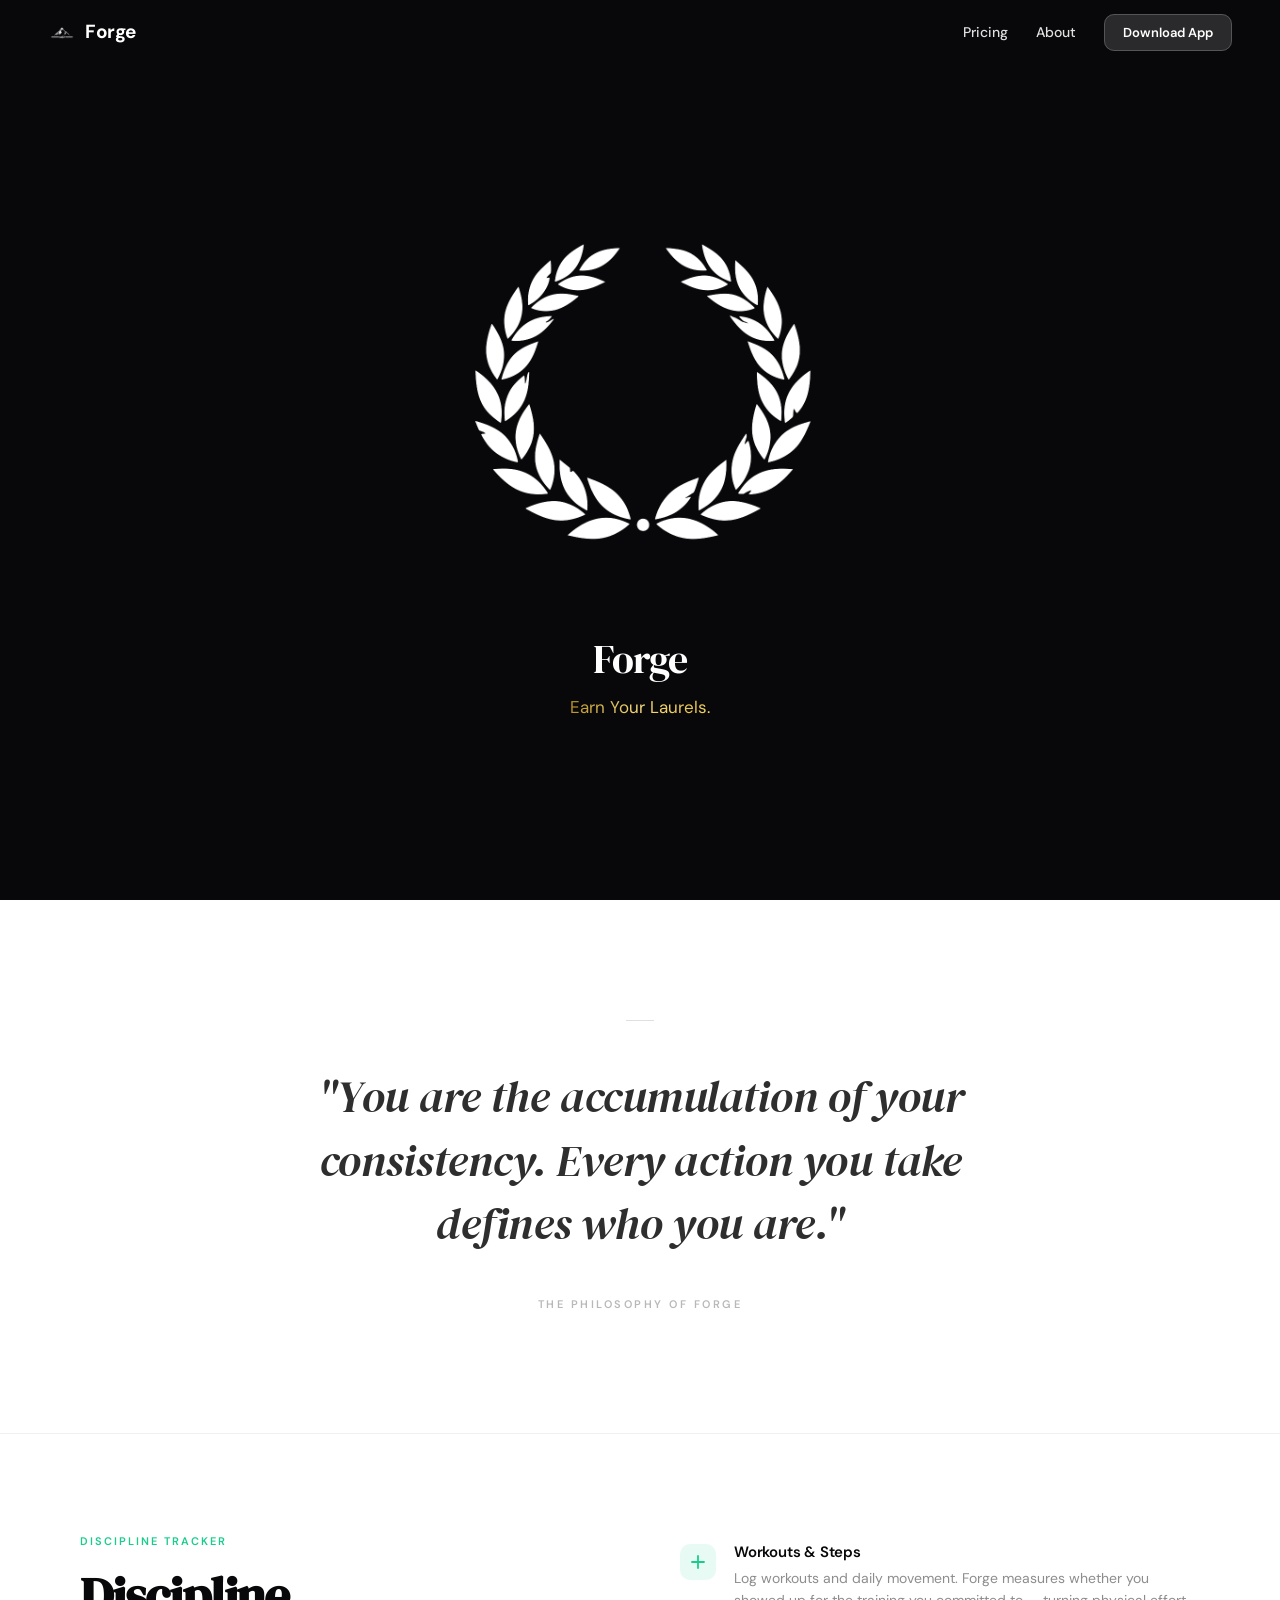
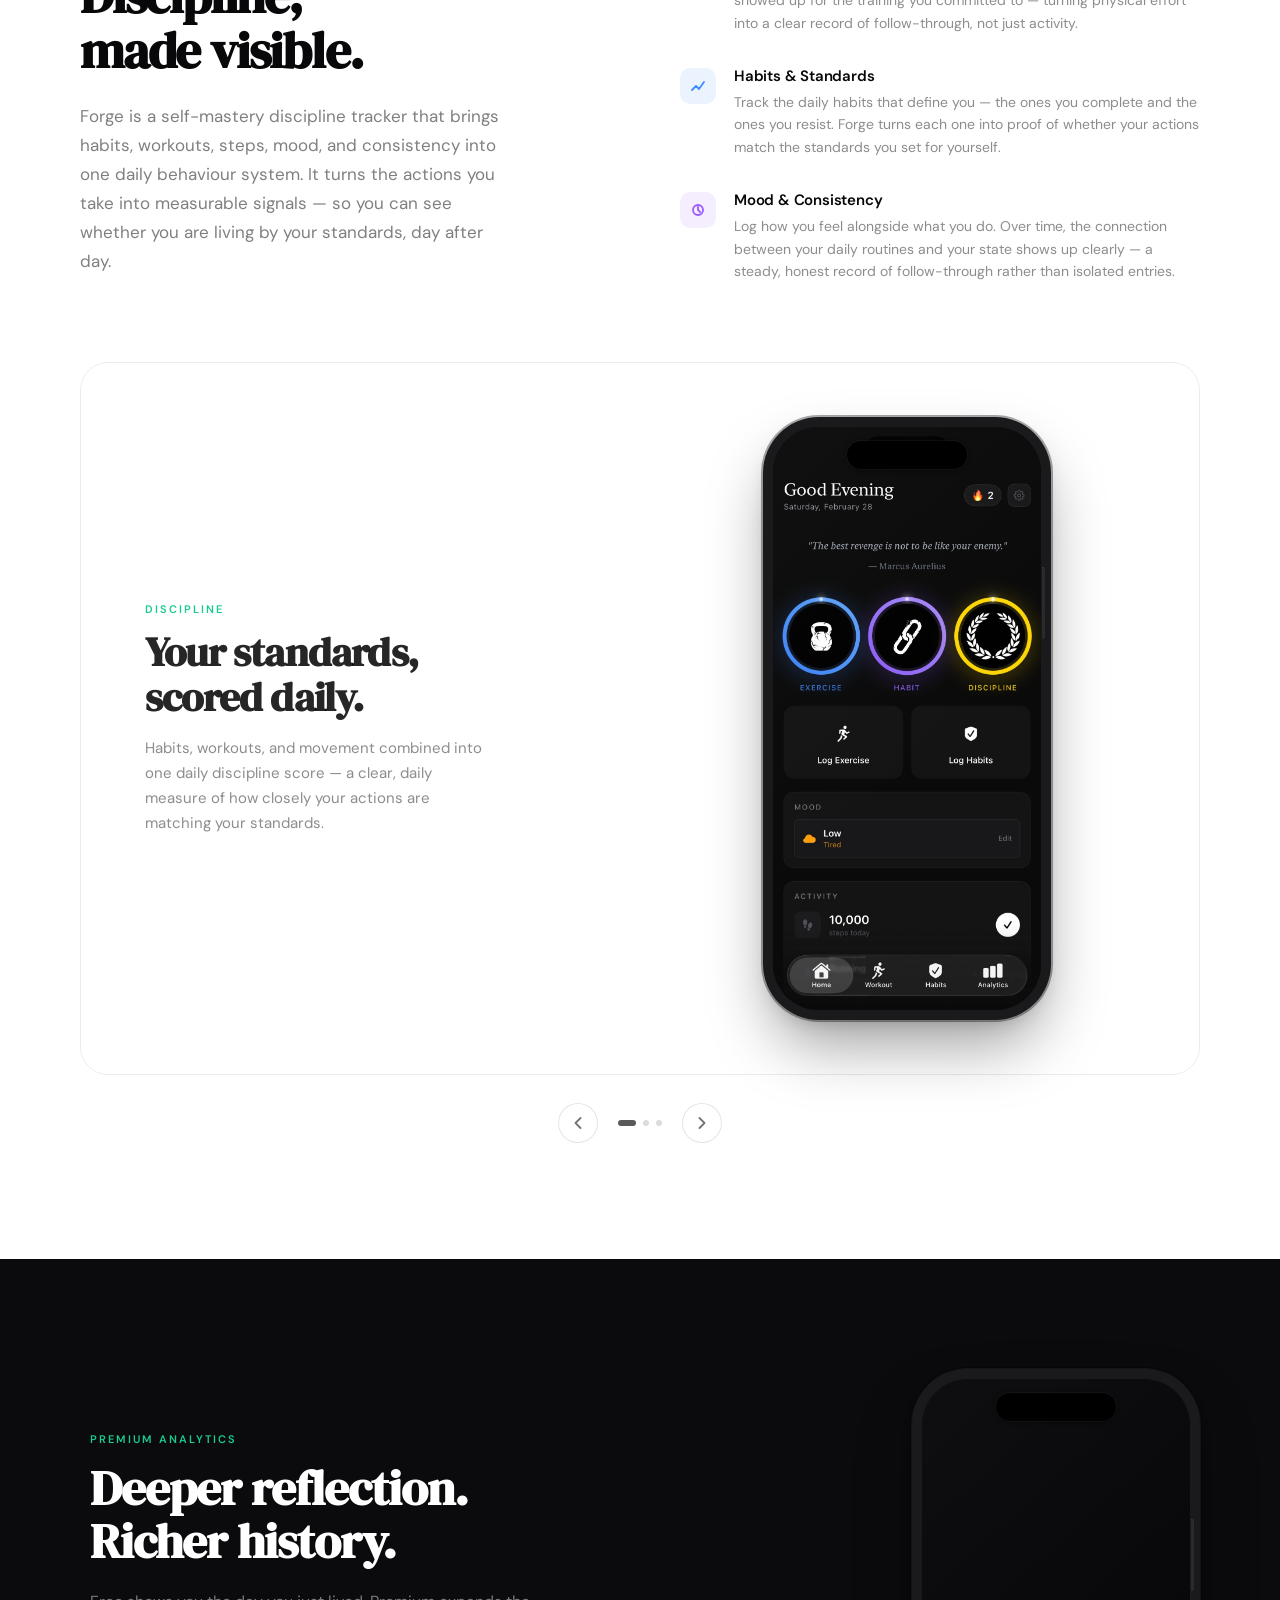
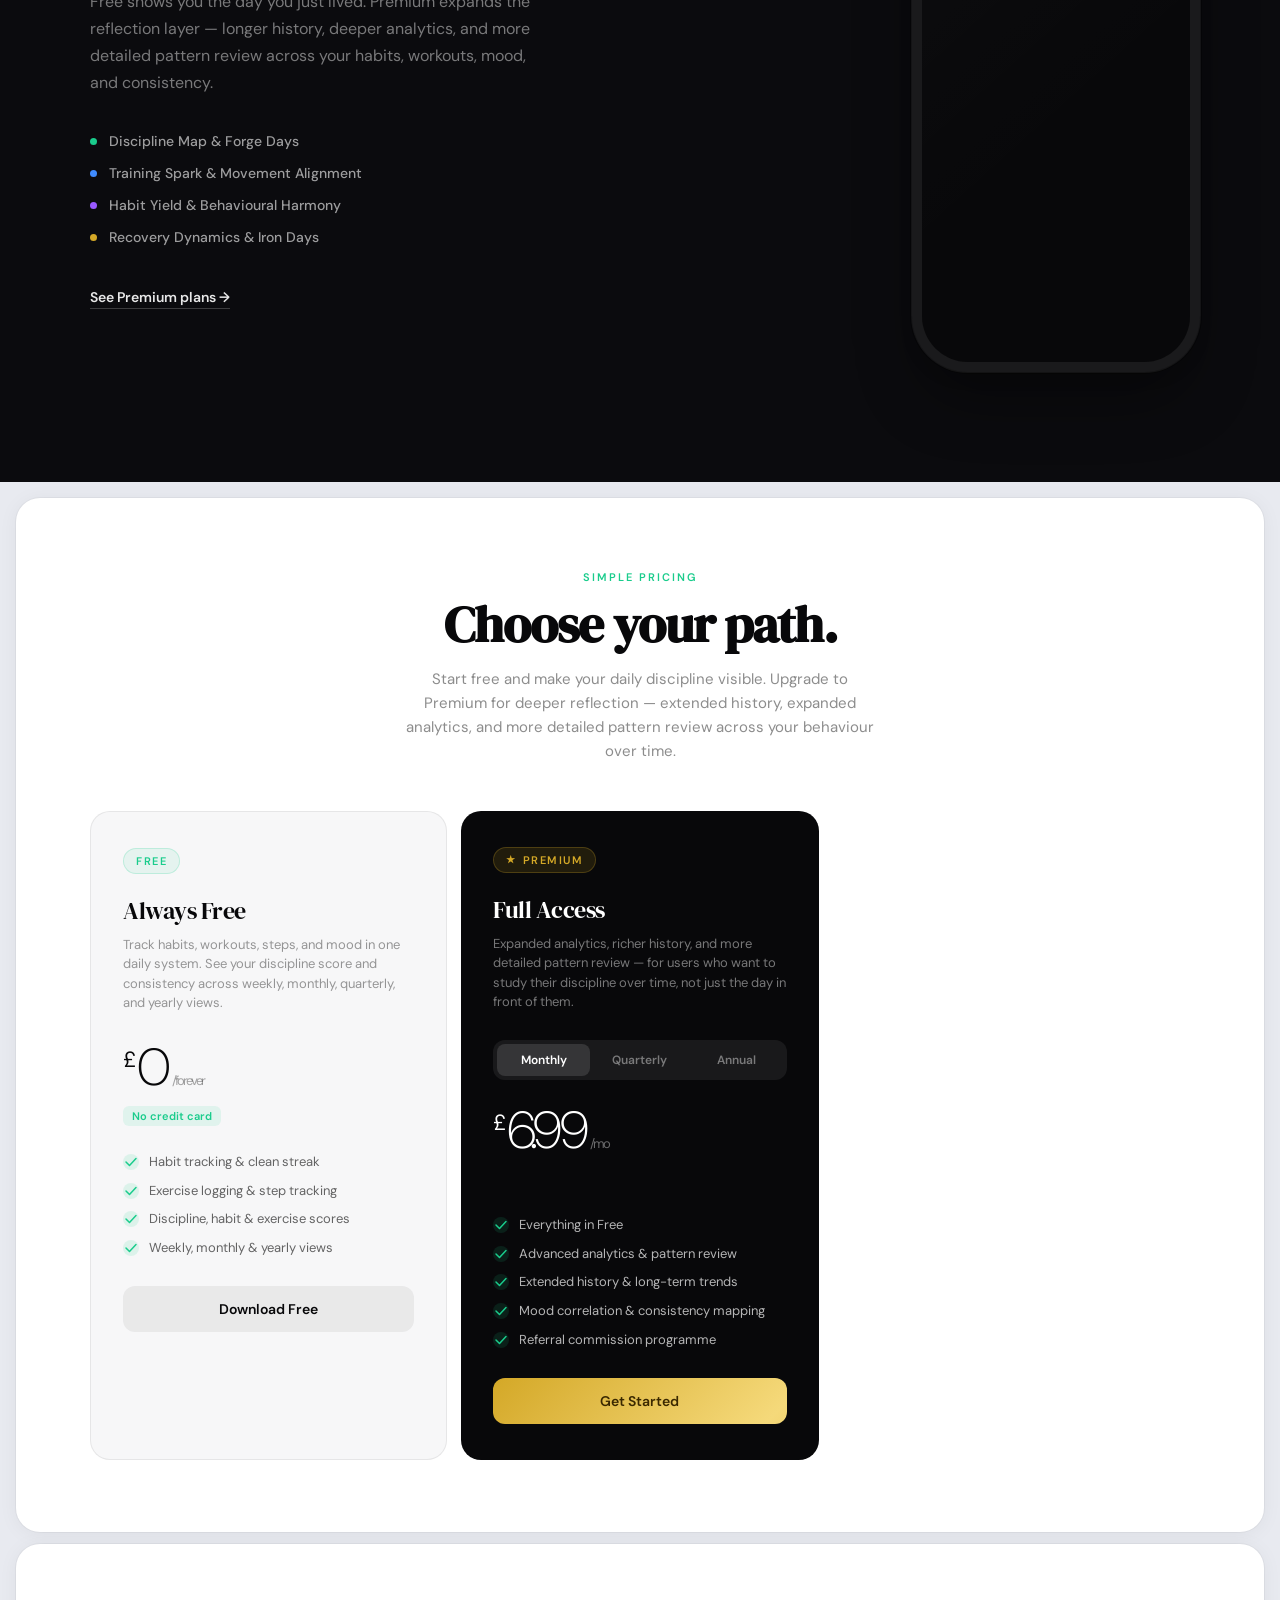
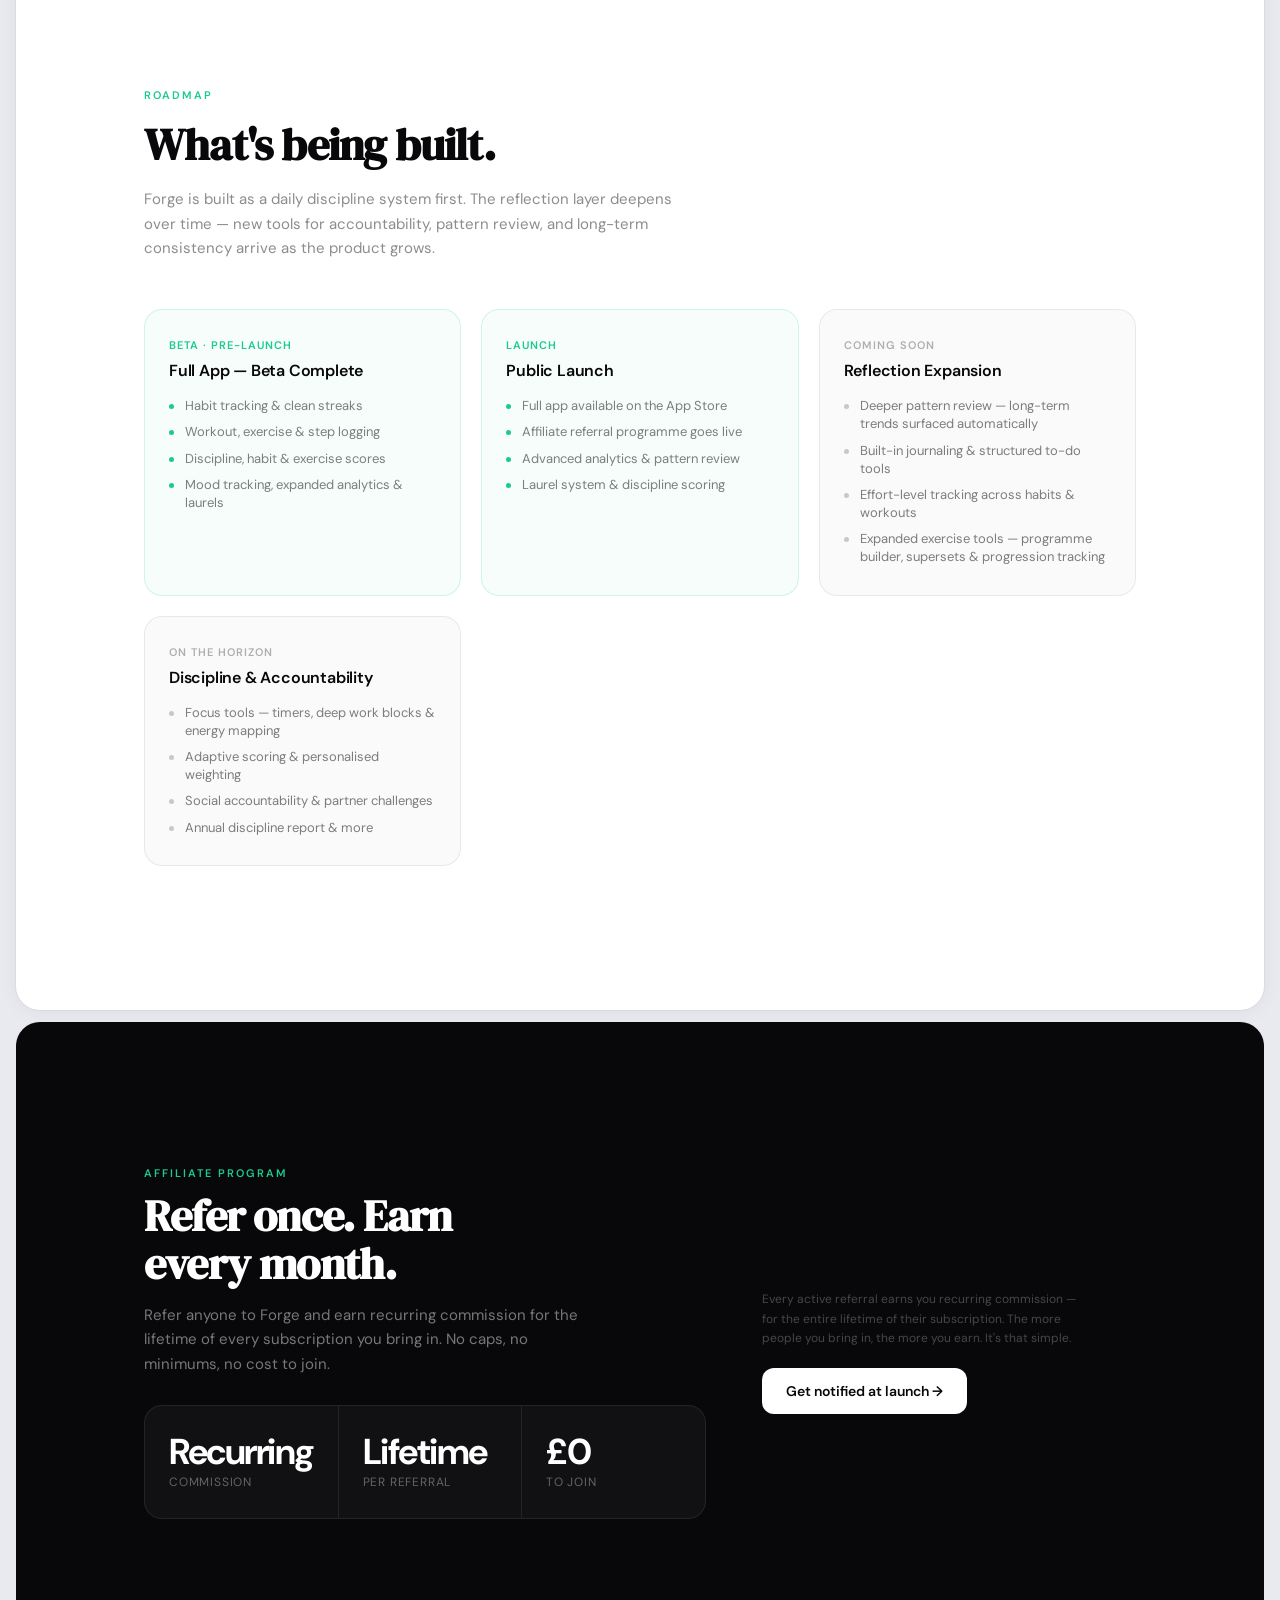
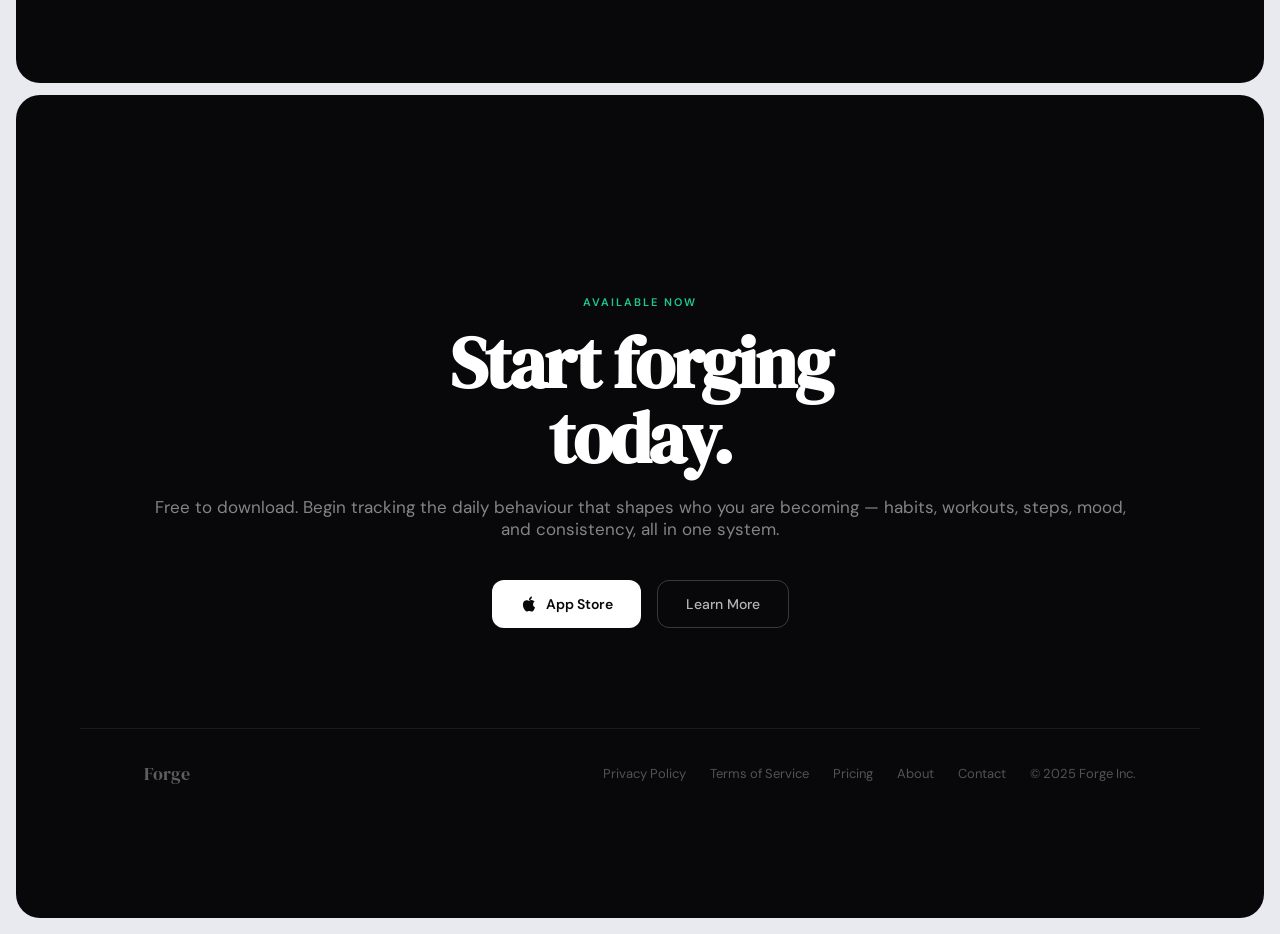
==== index.html @ da8fa0ed "Rewrite index.html copy to match brand spec Re-anchors all marketing copy on the approved positionin" ====
<!DOCTYPE html>
<html lang="en">
<head>
<meta charset="UTF-8">
<meta name="viewport" content="width=device-width, initial-scale=1.0">
<title>Forge — Self-Mastery Discipline Tracker</title>
<link rel="preconnect" href="https://fonts.googleapis.com">
<link rel="preconnect" href="https://fonts.gstatic.com" crossorigin>
<link href="https://fonts.googleapis.com/css2?family=DM+Sans:ital,opsz,wght@0,9..40,300;0,9..40,400;0,9..40,500;0,9..40,600;0,9..40,700;1,9..40,300&family=DM+Serif+Display:ital@0;1&display=swap" rel="stylesheet">
<style>
/* ── Reset ── */
*, *::before, *::after { box-sizing: border-box; margin: 0; padding: 0; }

:root {
  --black:  #08080A;
  --bg:     #E8EAF0;
  --green:  #1ACC8C;
  --blue:   #408CFF;
  --purple: #9959FF;
  --ease:   cubic-bezier(0.22, 1, 0.36, 1);
}

html { scroll-behavior: auto; }

body {
  font-family: 'DM Sans', sans-serif;
  color: var(--black);
  background: var(--bg);
  overflow-x: hidden;
  overflow-y: auto;
}

/* ══════════════════════════════════════════
   NAV — fixed, always visible, auto-contrasts
══════════════════════════════════════════ */
nav {
  position: fixed;
  top: 0; left: 0; right: 0;
  height: 64px;
  display: flex;
  align-items: center;
  justify-content: space-between;
  padding: 0 48px;
  z-index: 1000;
  transition: background 350ms var(--ease), border-color 350ms var(--ease);
}
/* Frosted glass when over light background */
nav.light {
  background: rgba(232,234,240,0.82);
  backdrop-filter: blur(20px);
  -webkit-backdrop-filter: blur(20px);
  border-bottom: 1px solid rgba(0,0,0,0.07);
}
/* Transparent over dark backgrounds */
nav.dark { background: transparent; border-bottom: 1px solid transparent; }

.nav-logo {
  display: flex; align-items: center; gap: 9px;
  text-decoration: none; font-size: 19px; font-weight: 700;
  letter-spacing: -0.4px;
  transition: color 350ms var(--ease);
}
.nav-logo img {
  height: 26px; width: 26px; border-radius: 7px; object-fit: cover;
}
nav.dark  .nav-logo { color: #fff; }
nav.light .nav-logo { color: var(--black); }

.nav-links {
  display: flex; align-items: center; gap: 28px; list-style: none;
}
.nav-links a {
  text-decoration: none; font-size: 14px; font-weight: 500;
  transition: color 350ms var(--ease), opacity 200ms ease;
}
.nav-links a:hover { opacity: 0.6; }
nav.dark  .nav-links a { color: rgba(255,255,255,0.88); }
nav.light .nav-links a { color: rgba(0,0,0,0.75); }

.nav-links .download-btn {
  padding: 9px 18px; border-radius: 10px;
  font-size: 13px; font-weight: 600;
  transition: background 350ms var(--ease), color 350ms var(--ease), border-color 350ms var(--ease);
}
nav.dark  .nav-links .download-btn {
  background: rgba(255,255,255,0.14);
  border: 1px solid rgba(255,255,255,0.2);
  color: #fff;
}
nav.light .nav-links .download-btn {
  background: var(--black);
  border: 1px solid transparent;
  color: #fff;
}

.hamburger {
  display: none; flex-direction: column; gap: 5px;
  cursor: pointer; padding: 4px;
}
.hamburger span {
  display: block; width: 22px; height: 2px;
  border-radius: 2px;
  transition: background 350ms var(--ease);
}
nav.dark  .hamburger span { background: #fff; }
nav.light .hamburger span { background: var(--black); }

.mobile-menu {
  display: none; position: fixed;
  top: 64px; left: 0; right: 0;
  background: rgba(255,255,255,0.96);
  backdrop-filter: blur(20px);
  padding: 20px 32px; flex-direction: column; gap: 16px;
  z-index: 999; border-bottom: 1px solid rgba(0,0,0,0.06);
}
.mobile-menu.open { display: flex; }
.mobile-menu a { font-size: 15px; color: var(--black); text-decoration: none; font-weight: 500; }

/* ══════════════════════════════════════════
   FADE-IN — the ONLY animation type used.
   Component-level, never section-level.
   Triggered by IntersectionObserver.
══════════════════════════════════════════ */
.fade-up {
  opacity: 0;
  transform: translateY(28px);
  transition: opacity 700ms var(--ease), transform 700ms var(--ease);
}
.fade-up.visible {
  opacity: 1;
  transform: translateY(0);
}
/* Stagger siblings */
.fade-up:nth-child(2) { transition-delay: 80ms; }
.fade-up:nth-child(3) { transition-delay: 160ms; }
.fade-up:nth-child(4) { transition-delay: 240ms; }
.fade-up:nth-child(5) { transition-delay: 320ms; }

/* ══════════════════════════════════════════
   HERO — full-screen dark, ring centred
══════════════════════════════════════════ */
#hero {
  width: 100%;
  height: 100vh;
  background: var(--black);
  display: flex;
  flex-direction: column;
  align-items: center;
  justify-content: center;
  position: relative;
  overflow: hidden;
}

.ring-container {
  position: relative;
  width: 540px; height: 540px;
  display: flex; flex-direction: column;
  align-items: center; justify-content: center;
}
#ringGroup {
  position: relative;
  width: 460px; height: 460px;
  display: flex; align-items: center; justify-content: center;
}
#ringSvg {
  display: none;
}
#ringTrack { display: none; }
#ringArc   { display: none; }
#shimmerRect { display: none; }
#orbitGroup  { display: none; }
#particleCanvas { display: none; }

.ring-center {
  position: absolute; inset: 0; z-index: 3;
  display: flex; align-items: center; justify-content: center;
  pointer-events: none; text-align: center;
}
#ringScore {
  display: none;
}
#checkmarkWrap {
  position: absolute; inset: 0;
  display: flex; align-items: center; justify-content: center;
  opacity: 0; pointer-events: none;
}
#checkmarkCircle {
  display: flex; align-items: center; justify-content: center;
  transform: translateX(3px) translateY(-8px);
}
#laurelImg {
  background: transparent !important;
  transform: translateX(6px) translateY(-8px);
}
.particle { display: none; }

.ring-content {
  position: relative; z-index: 3;
  display: flex; flex-direction: column;
  align-items: center; gap: 8px;
  pointer-events: none; margin-top: 18px;
}
.ring-logo {
  font-family: 'DM Serif Display', serif;
  font-size: 40px; color: #fff; letter-spacing: -1px;
}
.ring-tagline {
  font-size: 17px; font-weight: 300;
  height: 26px; display: flex; align-items: center;
  justify-content: center; overflow: hidden;
}
#taglineText {
  display: inline-block;
  color: rgba(255,255,255,0.82);
  transition: opacity 600ms var(--ease), transform 600ms var(--ease);
}
#taglineText.gold {
  background: linear-gradient(90deg,#b8922a 0%,#f5d97a 25%,#e8c44a 45%,#fffacd 60%,#d4a827 78%,#f5d97a 100%);
  -webkit-background-clip: text; -webkit-text-fill-color: transparent;
  background-clip: text; font-weight: 400;
  background-size: 200% auto; animation: goldSheen 3s linear infinite;
}
@keyframes goldSheen {
  0%   { background-position: 0% center; }
  100% { background-position: 200% center; }
}
#taglineText.fade-out      { opacity: 0; transform: translateY(-8px); }
#taglineText.fade-in-start { opacity: 0; transform: translateY(8px); transition: none; }

.scroll-cue {
  position: absolute; bottom: 32px; left: 50%;
  transform: translateX(-50%);
  display: flex; flex-direction: column;
  align-items: center; gap: 6px;
  opacity: 0.35; transition: opacity 500ms ease;
}
.scroll-cue span {
  font-size: 10px; color: #fff; letter-spacing: 2px;
  text-transform: uppercase; font-weight: 500;
}

/* ══════════════════════════════════════════
   QUOTE SECTION — white, centred
══════════════════════════════════════════ */
#quote-section {
  background: #fff;
  padding: 120px 48px;
  display: flex; align-items: center; justify-content: center;
}
.quote-inner { max-width: 760px; text-align: center; }
.quote-rule {
  width: 28px; height: 1px;
  background: rgba(0,0,0,0.12);
  margin: 0 auto 44px;
}
.quote-text {
  font-family: 'DM Serif Display', serif;
  font-size: clamp(26px, 3.5vw, 46px);
  font-weight: 400; font-style: italic;
  color: rgba(0,0,0,0.82);
  line-height: 1.42; letter-spacing: -0.5px;
  margin-bottom: 36px;
}
.quote-attr {
  font-size: 11px; font-weight: 600;
  letter-spacing: 2.5px; text-transform: uppercase;
  color: rgba(0,0,0,0.28);
}

/* ══════════════════════════════════════════
   APP DESCRIPTION — white, before showcase
══════════════════════════════════════════ */
#app-description {
  background: #fff;
  padding: 100px 48px 80px;
  border-top: 1px solid rgba(0,0,0,0.06);
}
.app-desc-inner {
  max-width: 1120px; margin: 0 auto;
  display: grid; grid-template-columns: 1fr 1fr;
  gap: 80px; align-items: start;
}
.app-desc-left .eyebrow {
  font-size: 11px; font-weight: 600;
  letter-spacing: 2px; text-transform: uppercase;
  color: var(--green); margin-bottom: 20px;
}
.app-desc-left h2 {
  font-family: 'DM Serif Display', serif;
  font-size: clamp(32px, 4vw, 54px);
  color: var(--black); letter-spacing: -1.2px;
  line-height: 1.08; margin-bottom: 24px;
}
.app-desc-left p {
  font-size: 17px; color: rgba(0,0,0,0.5);
  line-height: 1.7; max-width: 420px;
}
.app-desc-right {
  display: flex; flex-direction: column;
  gap: 32px; padding-top: 8px;
}
.app-desc-pillar { display: flex; gap: 18px; align-items: flex-start; }
.pillar-icon {
  width: 36px; height: 36px; border-radius: 10px;
  flex-shrink: 0; display: flex; align-items: center;
  justify-content: center; margin-top: 2px;
}
.pillar-icon.green  { background: rgba(26,204,140,0.1); }
.pillar-icon.blue   { background: rgba(64,140,255,0.1); }
.pillar-icon.purple { background: rgba(153,89,255,0.1); }
.pillar-icon svg { width: 16px; height: 16px; }
.pillar-text h4 {
  font-size: 15px; font-weight: 600;
  color: var(--black); margin-bottom: 5px; letter-spacing: -0.2px;
}
.pillar-text p {
  font-size: 14px; color: rgba(0,0,0,0.45); line-height: 1.6;
}

/* ══════════════════════════════════════════
   APP SHOWCASE — white, phone + text
══════════════════════════════════════════ */
#app-showcase {
  background: #fff;
  padding: 0 48px 100px;
}
.showcase-inner {
  max-width: 1120px; margin: 0 auto;
  border: 1px solid rgba(0,0,0,0.08);
  border-radius: 28px;
  padding: clamp(40px,5vw,64px);
  display: flex; align-items: center;
  gap: clamp(48px,8%,112px);
}

/* Text side */
.showcase-text { flex: 5; min-width: 0; }
.slide-eyebrow {
  font-size: 11px; font-weight: 600;
  letter-spacing: 2px; text-transform: uppercase;
  color: var(--green); margin-bottom: 14px;
}
.showcase-text h2 {
  font-family: 'DM Serif Display', serif;
  font-size: clamp(28px, 3.2vw, 44px);
  line-height: 1.1; color: rgba(0,0,0,0.85);
  letter-spacing: -0.8px; margin-bottom: 16px;
}
.showcase-text p {
  font-size: 15px; color: rgba(0,0,0,0.45);
  line-height: 1.65; max-width: 340px;
}

/* Phone side */
.showcase-phone { flex: 5; min-width: 0; display: flex; justify-content: center; position: relative; }
/* ══════════════════════════════════════════
   iPHONE 17 PRO FRAME
   Screen ratio: 1206×2622 = 1:2.174
   Frame: 268px wide × 583px tall
   Bezel: 10px titanium black rail
   Corners: 54px radius (matches 17 Pro squircle)
   Dynamic Island: wider pill, 120×28px
══════════════════════════════════════════ */
.phone-wrap {
  position: relative;
  display: inline-block;
  flex-shrink: 0;

}

/* ─── Action button (left, above volume) ─── */
.phone-wrap::before {
  content: '';
  position: absolute;
  left: -4px;
  top: 96px;
  width: 3px;
  height: 24px;
  background: #2a2a2e;
  border-radius: 2px 0 0 2px;
  box-shadow:
    inset 0 1px 0 rgba(255,255,255,0.08),
    /* volume up */
    0 36px 0 0 #2a2a2e,
    /* volume down */
    0 72px 0 0 #2a2a2e;
}

/* ─── Power / side button (right) ─── */
.phone-wrap::after {
  content: '';
  position: absolute;
  right: -4px;
  top: 140px;
  width: 3px;
  height: 72px;
  background: #2a2a2e;
  border-radius: 0 2px 2px 0;
  box-shadow: inset 0 1px 0 rgba(255,255,255,0.06);
}

.phone-frame {
  /* Exact 1:2.174 ratio for iPhone 17 Pro screenshots */
  width: 268px;
  height: 583px;
  background: #000;

  /* 17 Pro: flatter sides, squircle corners, slightly more angular than 15 */
  border-radius: 46px;
  position: relative;
  overflow: hidden;

  /*
   * Titanium Natural frame simulation:
   *   Layer 1 (inset): subtle inner bezel highlight
   *   Layer 2: 10px titanium black frame body
   *   Layer 3: thin outer glint (catches light)
   *   Layer 4: micro shadow separator
   */
  box-shadow:
    inset 0 0 0 1px rgba(255,255,255,0.10),
    0 0 0 10px #1a1a1c,
    0 0 0 11px rgba(255,255,255,0.06),
    0 0 0 12px rgba(0,0,0,0.35),
    0 32px 64px rgba(0,0,0,0.40),
    0 8px 20px rgba(0,0,0,0.25);
}

/* ─── Dynamic Island — iPhone 17 Pro: wider, lower pill ─── */
.phone-frame::before {
  content: '';
  position: absolute;
  top: 14px;
  left: 50%;
  transform: translateX(-50%);
  /* 17 Pro island is slightly wider and squatter than 15 Pro */
  width: 120px;
  height: 28px;
  background: #000;
  border-radius: 16px;
  z-index: 20;
  box-shadow:
    0 0 0 1px rgba(255,255,255,0.04),
    0 1px 4px rgba(0,0,0,0.6);
}

/* ─── Screen glare — single diagonal sweep ─── */
.phone-frame::after {
  content: '';
  position: absolute;
  inset: 0;
  background: linear-gradient(
    138deg,
    rgba(255,255,255,0.028) 0%,
    rgba(255,255,255,0.008) 40%,
    transparent 60%
  );
  z-index: 10;
  pointer-events: none;
  border-radius: 38px;
}
.phone-screen {
  width: 100%; height: 100%;
  background: var(--black);
  position: relative; overflow: hidden;
}

/* Slides — screenshot mode */
.slide {
  position: absolute; inset: 0;
  background: #000;
  opacity: 0;
  transition: opacity 420ms var(--ease);
  pointer-events: none;
  overflow: hidden;
}
.slide.active { opacity: 1; pointer-events: auto; }
.slide-screenshot {
  width: 100%;
  height: 100%;
  object-fit: fill;   /* exact fit — no cropping, screenshot fills frame 1:1 */
  display: block;
}

/* Slide navigation icons */
.slide-nav {
  display: flex;
  align-items: center;
  justify-content: center;
  gap: 20px;
  margin-top: 28px;
  padding-bottom: 16px;
}
.slide-nav-btn {
  width: 40px; height: 40px;
  border-radius: 50%;
  border: 1.5px solid rgba(0,0,0,0.1);
  background: rgba(255,255,255,0.8);
  backdrop-filter: blur(8px);
  color: rgba(0,0,0,0.55);
  display: flex; align-items: center; justify-content: center;
  cursor: pointer;
  transition: background 200ms ease, border-color 200ms ease, color 200ms ease, transform 150ms ease;
  flex-shrink: 0;
}
.slide-nav-btn:hover {
  background: #fff;
  border-color: rgba(0,0,0,0.18);
  color: var(--black);
  transform: scale(1.06);
}
.slide-nav-btn:active { transform: scale(0.95); }
.slide-nav-dots {
  display: flex; align-items: center; gap: 7px;
}
/* Pagination dots */
.pagination-dots {
  position: absolute; bottom: -32px; left: 50%;
  transform: translateX(-50%);
  display: flex; align-items: center; gap: 7px;
}
.dot {
  width: 6px; height: 6px; border-radius: 3px;
  background: rgba(0,0,0,0.14);
  transition: all 400ms var(--ease); cursor: pointer;
}
.dot.active { width: 18px; background: rgba(0,0,0,0.65); }

/* Slide CSS (unchanged from original) */
.slide-1 .dash-header { margin-bottom: 24px; }
.slide-1 .dash-greeting { font-size: 10px; color: rgba(255,255,255,0.4); margin-bottom: 3px; }
.slide-1 .dash-title { font-size: 18px; color: #fff; font-weight: 600; letter-spacing: -0.4px; }
.dash-ring-row { display: flex; justify-content: center; margin: 16px 0 24px; }
.dash-ring { position: relative; width: 90px; height: 90px; }
.dash-ring svg { width: 100%; height: 100%; }
.dash-ring .ring-label { position: absolute; inset: 0; display: flex; flex-direction: column; align-items: center; justify-content: center; }
.dash-ring .ring-label span:first-child { font-size: 25px; font-weight: 700; color: #fff; letter-spacing: -1px; }
.dash-ring .ring-label span:last-child  { font-size: 10px; color: rgba(255,255,255,0.4); }
.dash-stats { display: grid; grid-template-columns: 1fr 1fr; gap: 10px; margin-bottom: 16px; }
.stat-card { background: rgba(255,255,255,0.04); border: 1px solid rgba(255,255,255,0.07); border-radius: 14px; padding: 12px; }
.stat-card.blue   { border-color: rgba(64,140,255,0.2); background: rgba(64,140,255,0.06); }
.stat-card.purple { border-color: rgba(153,89,255,0.2); background: rgba(153,89,255,0.06); }
.stat-card.green  { border-color: rgba(26,204,140,0.2); background: rgba(26,204,140,0.06); }
.stat-label { font-size: 10px; color: rgba(255,255,255,0.4); margin-bottom: 4px; }
.stat-val   { font-size: 20px; font-weight: 700; color: #fff; letter-spacing: -0.8px; }
.stat-sub   { font-size: 10px; color: rgba(255,255,255,0.3); margin-top: 2px; }
.stat-card.blue .stat-val   { color: var(--blue); }
.stat-card.purple .stat-val { color: var(--purple); }
.stat-card.green .stat-val  { color: var(--green); }
.streak-row, .streak-bar { background: rgba(255,255,255,0.03); border: 1px solid rgba(255,255,255,0.06); border-radius: 14px; padding: 12px; }
.streak-label { font-size: 10px; color: rgba(255,255,255,0.4); margin-bottom: 8px; }
.streak-days { display: flex; gap: 5px; }
.streak-day { flex: 1; height: 28px; border-radius: 6px; background: rgba(255,255,255,0.06); }
.streak-day.active { background: var(--green); }
.streak-day.active.blue { background: var(--blue); }
.streak-day.active.purple { background: var(--purple); }
.slide-2 .ex-header { display: flex; align-items: center; gap: 9px; margin-bottom: 20px; }
.ex-dot   { width: 9px; height: 9px; border-radius: 50%; background: var(--blue); flex-shrink: 0; }
.ex-title { font-size: 18px; font-weight: 600; color: #fff; letter-spacing: -0.3px; }
.ex-chart { background: rgba(64,140,255,0.06); border: 1px solid rgba(64,140,255,0.12); border-radius: 18px; padding: 16px; margin-bottom: 14px; }
.ex-chart-label { font-size: 10px; color: rgba(255,255,255,0.4); margin-bottom: 10px; text-transform: uppercase; letter-spacing: 0.8px; }
.ex-bars  { display: flex; align-items: flex-end; gap: 7px; height: 50px; }
.ex-bar   { flex: 1; background: rgba(64,140,255,0.18); border-radius: 3px; position: relative; overflow: hidden; }
.ex-bar .fill { position: absolute; bottom: 0; left: 0; right: 0; background: var(--blue); border-radius: 3px; }
.ex-metrics { display: grid; grid-template-columns: 1fr 1fr 1fr; gap: 8px; margin-bottom: 14px; }
.ex-metric { background: rgba(255,255,255,0.04); border-radius: 9px; padding: 8px; text-align: center; }
.ex-metric .val  { font-size: 13px; font-weight: 700; color: var(--blue); letter-spacing: -0.4px; }
.ex-metric .unit { font-size: 9px; color: rgba(255,255,255,0.35); margin-top: 2px; }
.ex-activity-list { display: flex; flex-direction: column; gap: 8px; }
.ex-activity { display: flex; align-items: center; gap: 7px; background: rgba(255,255,255,0.03); border: 1px solid rgba(255,255,255,0.05); border-radius: 11px; padding: 9px; }
.ex-activity .icon { width: 32px; height: 32px; border-radius: 9px; background: rgba(64,140,255,0.15); display: flex; align-items: center; justify-content: center; font-size: 14px; flex-shrink: 0; }
.ex-activity .info { flex: 1; }
.ex-activity .info .name { font-size: 11px; font-weight: 600; color: #fff; margin-bottom: 1px; }
.ex-activity .info .sub  { font-size: 10px; color: rgba(255,255,255,0.35); }
.ex-activity .check { width: 18px; height: 18px; border-radius: 50%; background: var(--blue); display: flex; align-items: center; justify-content: center; flex-shrink: 0; font-size: 9px; color: #fff; }
.slide-3 .hab-header { display: flex; align-items: center; gap: 9px; margin-bottom: 20px; }
.hab-dot   { width: 9px; height: 9px; border-radius: 50%; background: var(--purple); flex-shrink: 0; }
.hab-title { font-size: 18px; font-weight: 600; color: #fff; letter-spacing: -0.3px; }
.habit-list { display: flex; flex-direction: column; gap: 9px; }
.habit-row { background: rgba(255,255,255,0.03); border: 1px solid rgba(255,255,255,0.05); border-radius: 16px; padding: 12px 14px; }
.habit-row-top { display: flex; align-items: center; justify-content: space-between; margin-bottom: 9px; }
.habit-name   { font-size: 13px; font-weight: 600; color: #fff; display: flex; align-items: center; gap: 7px; }
.habit-streak { font-size: 10px; color: rgba(255,255,255,0.35); display: flex; align-items: center; gap: 3px; }
.habit-prog-track { height: 3px; background: rgba(255,255,255,0.06); border-radius: 2px; overflow: hidden; }
.habit-prog-fill  { height: 100%; border-radius: 2px; background: var(--purple); }
.habit-days { display: flex; gap: 3px; margin-top: 7px; }
.habit-day { flex: 1; height: 3px; border-radius: 2px; background: rgba(255,255,255,0.06); }
.habit-day.done { background: var(--purple); }
.habit-day.done.g { background: var(--green); }
.habit-day.done.b { background: var(--blue); }
.hab-score-card  { background: rgba(153,89,255,0.08); border: 1px solid rgba(153,89,255,0.15); border-radius: 16px; padding: 16px; margin-top: 12px; display: flex; align-items: center; justify-content: space-between; }
.hab-score-label { font-size: 11px; color: rgba(255,255,255,0.4); margin-bottom: 3px; }
.hab-score-val   { font-size: 20px; font-weight: 700; color: var(--purple); letter-spacing: -1px; }
.hab-score-sub   { font-size: 10px; color: rgba(255,255,255,0.3); margin-top: 2px; }
.hab-score-ring  { position: relative; width: 52px; height: 52px; }
.hab-score-ring svg { width: 100%; height: 100%; transform: rotate(-90deg); }


/* ══════════════════════════════════════════
   PREMIUM ANALYTICS SHOWCASE
══════════════════════════════════════════ */
#premium-showcase {
  background: #0B0B0E;
  padding: 120px 80px;
}
.premium-inner {
  max-width: 1100px;
  margin: 0 auto;
  display: flex;
  align-items: center;
  gap: clamp(60px, 8%, 120px);
}
.premium-copy { flex: 1; min-width: 0; }
.premium-eyebrow {
  font-size: 11px; font-weight: 600;
  letter-spacing: 2px; text-transform: uppercase;
  color: var(--green); margin-bottom: 16px;
}
.premium-headline {
  font-family: 'DM Serif Display', serif;
  font-size: clamp(32px, 3.8vw, 52px);
  color: #fff; letter-spacing: -1px;
  line-height: 1.08; margin-bottom: 20px;
}
.premium-body {
  font-size: 16px; color: rgba(255,255,255,0.45);
  line-height: 1.7; max-width: 440px; margin-bottom: 36px;
}
.premium-features {
  display: flex; flex-direction: column; gap: 14px;
  margin-bottom: 40px;
}
.pf-item {
  display: flex; align-items: center; gap: 12px;
  font-size: 14px; color: rgba(255,255,255,0.6);
  font-weight: 500;
}
.pf-dot {
  width: 7px; height: 7px; border-radius: 50%; flex-shrink: 0;
}
.premium-cta {
  display: inline-flex; align-items: center;
  color: rgba(255,255,255,0.9);
  font-size: 14px; font-weight: 600;
  text-decoration: none;
  border-bottom: 1px solid rgba(255,255,255,0.2);
  padding-bottom: 2px;
  transition: color 200ms ease, border-color 200ms ease;
}
.premium-cta:hover { color: #fff; border-color: rgba(255,255,255,0.6); }
.premium-phone-side {
  flex-shrink: 0;
  display: flex;
  justify-content: center;
}
@media (max-width: 900px) {
  #premium-showcase { padding: 80px 32px; }
  .premium-inner {
    flex-direction: column-reverse;
    gap: 48px;
    align-items: center;
    text-align: center;
  }
  .premium-body { max-width: 100%; }
  .premium-features { align-items: center; }
}
@media (max-width: 480px) {
  #premium-showcase { padding: 64px 20px; }
}

/* ══════════════════════════════════════════
   POST-ANALYTICS — natural scroll sections
══════════════════════════════════════════ */
.cards-zone {
  background: var(--bg);
  padding: 16px;
  display: flex; flex-direction: column; gap: 12px;
}

/* Shared card base */
.card {
  border-radius: 24px;
  overflow: hidden;
}
.card.light {
  background: #fff;
  box-shadow: 0 2px 20px rgba(0,0,0,0.05), 0 0 0 1px rgba(0,0,0,0.04);
}
.card.dark {
  background: var(--black);
  color: #fff;
}

/* Section labels */
.section-label {
  font-size: 11px; font-weight: 600;
  letter-spacing: 2px; text-transform: uppercase;
  color: var(--green); margin-bottom: 12px;
}
.section-headline {
  font-family: 'DM Serif Display', serif;
  font-size: clamp(28px, 3.5vw, 44px);
  letter-spacing: -0.8px; margin-bottom: 12px;
}
.section-sub {
  font-size: 15px; color: rgba(0,0,0,0.45);
  line-height: 1.65; max-width: 540px; margin-bottom: 48px;
}

/* ── PRICING ── */
#pricing { padding: 72px 64px; }
.pricing-header { text-align: center; margin-bottom: 48px; }
.pricing-headline {
  font-family: 'DM Serif Display', serif;
  font-size: clamp(32px,4vw,52px);
  color: var(--black); letter-spacing: -1px; line-height: 1.1; margin-bottom: 14px;
}
.pricing-sub { font-size: 15px; color: rgba(0,0,0,0.45); max-width: 480px; margin: 0 auto; line-height: 1.6; }
.pricing-grid { display: grid; grid-template-columns: 1fr 1fr; gap: 20px; max-width: 720px; margin: 0 auto; }
.pricing-card { border-radius: 20px; overflow: hidden; }
.pricing-card.founders { background: var(--black); padding: 36px 32px; color: #fff; }
.pricing-card.standard { background: var(--black); padding: 36px 32px; color: #fff; }
.founders-badge {
  display: inline-flex; align-items: center; gap: 6px;
  background: rgba(212,168,39,0.12); border: 1px solid rgba(212,168,39,0.25);
  border-radius: 20px; padding: 5px 12px;
  font-size: 11px; font-weight: 600; letter-spacing: 1.5px; text-transform: uppercase;
  color: #d4a827; margin-bottom: 20px;
}
.founders-badge::before { content: '★'; font-size: 10px; }
.standard-badge {
  display: inline-flex; align-items: center; gap: 6px;
  background: rgba(212,168,39,0.12); border: 1px solid rgba(212,168,39,0.25);
  border-radius: 20px; padding: 5px 12px;
  font-size: 11px; font-weight: 600; letter-spacing: 1.5px; text-transform: uppercase;
  color: #d4a827; margin-bottom: 20px;
}
.standard-badge::before { content: "★"; font-size: 10px; }







.card-title { font-family: 'DM Serif Display', serif; font-size: 24px; letter-spacing: -0.5px; margin-bottom: 8px; }
.founders .card-title { color: #fff; }
.standard .card-title { color: #fff; }
.card-subtitle { font-size: 13px; line-height: 1.5; margin-bottom: 28px; }
.founders .card-subtitle { color: rgba(255,255,255,0.45); }
.standard .card-subtitle { color: rgba(255,255,255,0.45); }

.billing-tabs {
  display: flex; gap: 4px; border-radius: 12px; padding: 4px; margin-bottom: 24px;
}
.founders .billing-tabs { background: rgba(255,255,255,0.07); }
.standard .billing-tabs { background: rgba(255,255,255,0.07); }
.billing-tab {
  flex: 1; padding: 8px 4px; text-align: center;
  font-size: 12px; font-weight: 600; border-radius: 8px; cursor: pointer;
  transition: all 280ms var(--ease); user-select: none;
}
.founders .billing-tab { color: rgba(255,255,255,0.42); }
.founders .billing-tab.active { background: rgba(255,255,255,0.12); color: #fff; }
.standard .billing-tab { color: rgba(255,255,255,0.42); }
.standard .billing-tab.active { background: rgba(255,255,255,0.12); color: #fff; }

.price-display { margin-bottom: 24px; min-height: 80px; }
.price-main {
  display: flex; align-items: flex-start; gap: 3px;
  font-weight: 200; letter-spacing: -2px; line-height: 1;
}
.founders .price-main { color: #fff; }
.standard .price-main { color: #fff; }
.price-currency { font-size: 22px; font-weight: 400; margin-top: 8px; }
.price-amount { font-size: 52px; transition: opacity 200ms ease, transform 200ms var(--ease); }
.price-period {
  font-size: 13px; font-weight: 400;
  align-self: flex-end; margin-bottom: 6px;
}
.founders .price-period { color: rgba(255,255,255,0.4); }
.standard .price-period { color: rgba(255,255,255,0.4); }
.price-meta { margin-top: 10px; display: flex; gap: 8px; flex-wrap: wrap; align-items: center; min-height: 26px; }
.price-tag {
  font-size: 11px; font-weight: 600;
  padding: 3px 9px; border-radius: 6px;
  transition: opacity 200ms ease;
}
.tag-savings    { background: rgba(26,204,140,0.12); color: var(--green); }
.tag-commission { background: rgba(212,168,39,0.12); color: #d4a827; }
.tag-std-comm   { background: rgba(64,140,255,0.1); color: var(--blue); }

.feature-list { list-style: none; display: flex; flex-direction: column; gap: 10px; margin-bottom: 28px; }
.feature-list li {
  display: flex; align-items: flex-start; gap: 10px;
  font-size: 13px; line-height: 1.45;
}
.founders .feature-list li { color: rgba(255,255,255,0.7); }
.standard .feature-list li { color: rgba(255,255,255,0.7); }
.feature-list li::before {
  content: '';
  width: 16px; height: 16px; border-radius: 50%; flex-shrink: 0; margin-top: 1px;
  background: rgba(26,204,140,0.12) url("data:image/svg+xml,%3Csvg viewBox='0 0 16 16' fill='none' xmlns='http://www.w3.org/2000/svg'%3E%3Cpath d='M3 8l3.5 3.5L13 4.5' stroke='%231ACC8C' stroke-width='1.5' stroke-linecap='round' stroke-linejoin='round'/%3E%3C/svg%3E");
}
.pricing-cta {
  display: block; width: 100%; padding: 14px; border-radius: 12px;
  font-size: 14px; font-weight: 600; text-align: center; text-decoration: none;
  transition: opacity 200ms ease, transform 150ms ease;
}
.pricing-cta:hover { opacity: 0.85; transform: scale(0.99); }
.founders .pricing-cta {
  background: linear-gradient(135deg,#d4a827 0%,#f5d97a 50%,#d4a827 100%);
  background-size: 200% auto; color: #3a2800;
  animation: goldSheen 3s linear infinite;
}
.standard .pricing-cta { background: linear-gradient(135deg,#d4a827 0%,#f5d97a 50%,#d4a827 100%); background-size: 200% auto; color: #3a2800; animation: goldSheen 3s linear infinite; }

/* ── ROADMAP ── */
#roadmap { padding: 72px 64px; }
.roadmap-grid { display: grid; grid-template-columns: repeat(3,1fr); gap: 20px; }
.roadmap-card { background: rgba(0,0,0,0.02); border: 1px solid rgba(0,0,0,0.07); border-radius: 18px; padding: 28px 24px; }
.roadmap-card.active { background: rgba(26,204,140,0.04); border-color: rgba(26,204,140,0.18); }
.roadmap-card.founders-phase {
  background: rgba(212,168,39,0.04);
  border-color: rgba(212,168,39,0.22);
  position: relative;
}
.roadmap-phase-badge {
  display: inline-flex; align-items: center;
  background: rgba(212,168,39,0.10); border: 1px solid rgba(212,168,39,0.22);
  border-radius: 20px; padding: 4px 10px;
  font-size: 10px; font-weight: 700; letter-spacing: 1px; text-transform: uppercase;
  color: #d4a827; margin-bottom: 10px;
}
.roadmap-card.founders-phase .roadmap-quarter { color: #d4a827; }
.roadmap-card.founders-phase .roadmap-items li::before { background: #d4a827; }
.roadmap-quarter { font-size: 11px; font-weight: 600; letter-spacing: 1px; text-transform: uppercase; color: rgba(0,0,0,0.3); margin-bottom: 8px; }
.roadmap-card.active .roadmap-quarter { color: var(--green); }
.roadmap-card-title { font-size: 16px; font-weight: 600; color: var(--black); margin-bottom: 16px; letter-spacing: -0.2px; }
.roadmap-items { list-style: none; display: flex; flex-direction: column; gap: 8px; }
.roadmap-items li {
  font-size: 13px; color: rgba(0,0,0,0.5); padding-left: 16px; position: relative; line-height: 1.4;
}
.roadmap-items li::before { content: ''; position: absolute; left: 0; top: 7px; width: 5px; height: 5px; border-radius: 50%; background: rgba(0,0,0,0.2); }
.roadmap-card.active .roadmap-items li::before { background: var(--green); }

/* ── AFFILIATE ── */
#affiliate { padding: 72px 64px; }
.affiliate-inner {
  display: flex; align-items: center; justify-content: space-between;
  gap: 48px; flex-wrap: wrap;
}
.affiliate-headline {
  font-family: 'DM Serif Display', serif;
  font-size: clamp(28px,3.5vw,44px); letter-spacing: -0.8px;
  color: var(--black); margin-bottom: 14px;
}
.affiliate-sub { font-size: 15px; color: rgba(0,0,0,0.5); line-height: 1.65; max-width: 440px; margin-bottom: 32px; }
.affiliate-stats { display: flex; gap: 40px; }
.aff-stat-val   { font-size: 32px; font-weight: 700; color: var(--black); letter-spacing: -1px; }
.aff-stat-label { font-size: 12px; color: rgba(0,0,0,0.4); margin-top: 2px; }
.btn-primary {
  display: inline-flex; align-items: center; gap: 8px;
  background: var(--black); color: #fff;
  padding: 14px 28px; border-radius: 12px;
  font-size: 14px; font-weight: 600; text-decoration: none;
  transition: opacity 200ms ease, transform 150ms ease;
}
.btn-primary:hover { opacity: 0.85; transform: scale(0.99); }

/* ── DOWNLOAD ── */
#download { padding: 100px 64px; text-align: center; }
.download-eyebrow { font-size: 11px; font-weight: 600; letter-spacing: 2px; text-transform: uppercase; color: var(--green); margin-bottom: 16px; }
.download-headline {
  font-family: 'DM Serif Display', serif;
  font-size: clamp(40px,6vw,72px); color: #fff;
  letter-spacing: -2px; line-height: 1.05; margin-bottom: 20px;
}
.download-sub { font-size: 17px; color: rgba(255,255,255,0.5); margin-bottom: 40px; }
.download-buttons { display: flex; gap: 16px; justify-content: center; flex-wrap: wrap; }
.btn-download {
  display: inline-flex; align-items: center; gap: 8px;
  background: #fff; color: var(--black);
  padding: 14px 28px; border-radius: 12px;
  font-size: 14px; font-weight: 600; text-decoration: none;
  transition: opacity 200ms ease;
}
.btn-download:hover { opacity: 0.9; }
.btn-outline {
  display: inline-flex; align-items: center;
  background: transparent; color: rgba(255,255,255,0.7);
  border: 1px solid rgba(255,255,255,0.2);
  padding: 14px 28px; border-radius: 12px;
  font-size: 14px; font-weight: 500; text-decoration: none;
  transition: color 200ms ease, border-color 200ms ease;
}
.btn-outline:hover { color: #fff; border-color: rgba(255,255,255,0.4); }

/* ── FOOTER ── */
footer {
  border-top: 1px solid rgba(255,255,255,0.08);
  padding: 32px 64px;
  display: flex; align-items: center; justify-content: space-between;
}
.footer-brand { font-family: 'DM Serif Display', serif; font-size: 18px; color: rgba(255,255,255,0.35); }
.footer-legal { font-size: 13px; color: rgba(255,255,255,0.3); display: flex; gap: 24px; }
.footer-legal a { color: inherit; text-decoration: none; transition: color 200ms ease; }
.footer-legal a:hover { color: rgba(255,255,255,0.7); }

/* ══════════════════════════════════════════
   RESPONSIVE
══════════════════════════════════════════ */
@media (max-width: 1024px) {
  .app-desc-inner { grid-template-columns: 1fr; gap: 48px; }
  .showcase-inner { gap: 36px; }
  .pricing-grid { grid-template-columns: 1fr; max-width: 400px; }
  .roadmap-grid { grid-template-columns: 1fr 1fr; }
}
.hero-mobile-cta { display: none; }

@media (max-width: 768px) {
  nav { padding: 0 20px; }
  .nav-links { display: none; }
  .hamburger { display: flex; }
  .ring-container { width: 280px; height: 280px; }
  #ringGroup { width: 260px; height: 260px; }
  #laurelImg {
    width: 240px !important; height: 240px !important;
    transform: translateY(-28px);
  }
  .hero-mobile-cta {
    display: flex; gap: 10px; margin-top: 22px;
    pointer-events: auto;
  }
  .hero-mobile-btn {
    display: inline-flex; align-items: center; justify-content: center;
    padding: 11px 22px; border-radius: 999px;
    font-size: 13px; font-weight: 600; letter-spacing: 0.2px;
    text-decoration: none;
    transition: opacity 200ms ease, background 200ms ease, border-color 200ms ease, color 200ms ease;
  }
  .hero-mobile-btn.primary {
    background: #fff; color: #0B0B0E;
  }
  .hero-mobile-btn.primary:hover { opacity: 0.9; }
  .hero-mobile-btn:not(.primary) {
    background: transparent;
    color: rgba(255,255,255,0.82);
    border: 1px solid rgba(255,255,255,0.22);
  }
  .hero-mobile-btn:not(.primary):hover {
    color: #fff; border-color: rgba(255,255,255,0.5);
  }
  .ring-logo { font-size: 26px; }
  .ring-tagline { font-size: 15px; }
  .ring-content { margin-top: 12px; gap: 6px; }
  #quote-section { padding: 60px 20px; }
  .quote-text { font-size: clamp(22px, 5vw, 36px); }
  #app-description { padding: 56px 20px 40px; }
  .app-desc-left h2 { font-size: clamp(28px, 6vw, 44px); }
  #app-showcase { padding: 0 12px 56px; }
  .showcase-inner {
    flex-direction: column; padding: 24px 20px 48px;
    gap: 28px; text-align: center; align-items: center;
  }
  .showcase-text p { max-width: 100%; }
  .cards-zone { padding: 8px; }
  #pricing, #roadmap, #affiliate, #download { padding-left: 16px; padding-right: 16px; }
  .roadmap-grid { grid-template-columns: 1fr; }
  .affiliate-inner { flex-direction: column; gap: 24px; }
  .affiliate-stats { gap: 24px; }
  footer { flex-direction: column; gap: 12px; text-align: center; padding: 24px 16px; }
  .pricing-grid { max-width: 100%; }
  .pricing-card.standard { padding: 28px 20px; }
  .download-headline { font-size: clamp(32px, 8vw, 56px); }
  .phone-frame { width: 230px; height: 500px; border-radius: 40px; }
  .slide-nav { gap: 14px; margin-top: 20px; }
}

@media (max-width: 480px) {
  .ring-container { width: 240px; height: 240px; }
  #ringGroup { width: 220px; height: 220px; }
  #laurelImg {
    width: 210px !important; height: 210px !important;
    transform: translateY(-24px);
  }
  .ring-logo { font-size: 24px; }
  .ring-tagline { font-size: 14px; }
  .phone-frame { width: 200px; height: 435px; border-radius: 36px; }
  .phone-frame::before { width: 100px; height: 24px; top: 12px; }
}


/* ── ABOUT ── */
.about-layout {
  padding: 100px 64px;
  max-width: 1000px;
  margin: 0 auto;
}
.about-headline {
  font-family: 'DM Serif Display', serif;
  font-size: clamp(40px, 5.5vw, 68px);
  color: #fff; letter-spacing: -1.5px;
  line-height: 1.05; margin-bottom: 20px;
}
.about-lead {
  font-size: 17px; color: rgba(255,255,255,0.45);
  line-height: 1.75; max-width: 580px;
}
.about-divider {
  width: 100%; height: 1px;
  background: rgba(255,255,255,0.06);
  margin: 72px 0;
}
.about-principles {
  display: flex; flex-direction: column; gap: 52px;
}
.about-principle {
  display: grid; grid-template-columns: 56px 1fr; gap: 32px; align-items: start;
}
.principle-number {
  font-size: 11px; font-weight: 600; letter-spacing: 2px;
  color: rgba(255,255,255,0.2); padding-top: 4px;
  text-transform: uppercase;
}
.principle-title {
  font-family: 'DM Serif Display', serif;
  font-size: 22px; color: rgba(255,255,255,0.88);
  letter-spacing: -0.3px; margin-bottom: 10px;
}
.principle-text {
  font-size: 15px; color: rgba(255,255,255,0.4);
  line-height: 1.7; max-width: 560px;
}

/* ── PRIVACY / TERMS ── */
.legal-layout {
  padding: 80px 64px;
  max-width: 800px;
  margin: 0 auto;
}
.legal-eyebrow {
  font-size: 11px; font-weight: 600; letter-spacing: 2px;
  text-transform: uppercase; color: rgba(0,0,0,0.3); margin-bottom: 12px;
}
.legal-title {
  font-family: 'DM Serif Display', serif;
  font-size: clamp(28px, 4vw, 44px);
  color: var(--black); letter-spacing: -0.8px;
  margin-bottom: 40px; line-height: 1.1;
}
.legal-body {
  font-size: 15px; color: rgba(0,0,0,0.5);
  line-height: 1.85;
}
.legal-body p {
  color: rgba(0,0,0,0.35); font-style: italic;
}
@media (max-width: 768px) {
  .about-layout, .legal-layout { padding: 64px 28px; }
  .about-principle { grid-template-columns: 1fr; gap: 8px; }
  .principle-number { display: none; }
}

.sr-only { position: absolute; width: 1px; height: 1px; overflow: hidden; clip: rect(0,0,0,0); }

/* ── Free pricing card ── */
.pricing-card.free {
  background: #f7f7f8;
  border: 1px solid rgba(0,0,0,0.07);
  padding: 36px 32px;
  color: var(--black);
}
.free-badge {
  display: inline-flex; align-items: center;
  background: rgba(26,204,140,0.08); border: 1px solid rgba(26,204,140,0.2);
  border-radius: 20px; padding: 5px 12px;
  font-size: 11px; font-weight: 600; letter-spacing: 1.5px; text-transform: uppercase;
  color: var(--green); margin-bottom: 20px;
}
.free .card-title { color: var(--black); }
.free .card-subtitle { color: rgba(0,0,0,0.4); }
.free .price-main { color: var(--black); }
.free .price-period { color: rgba(0,0,0,0.35); }
.free .feature-list li { color: rgba(0,0,0,0.6); }
.tag-free {
  background: rgba(26,204,140,0.1);
  color: var(--green);
}
.free-cta {
  background: rgba(0,0,0,0.06); color: var(--black);
}
.free-cta:hover { background: rgba(0,0,0,0.1); }

/* 3-column pricing layout */
.pricing-grid { grid-template-columns: 1fr 1fr 1fr; gap: 14px; max-width: 1100px; }

/* ── Affiliate dark redesign ── */
.affiliate-layout {
  padding: 72px 64px;
  display: grid;
  grid-template-columns: 3fr 2fr;
  gap: 56px;
  align-items: center;
}
.affiliate-left .affiliate-headline {
  font-family: 'DM Serif Display', serif;
  font-size: clamp(28px, 3.5vw, 44px);
  letter-spacing: -0.8px; color: #fff;
  margin-bottom: 14px; line-height: 1.1;
}
.affiliate-left .affiliate-sub {
  font-size: 15px; color: rgba(255,255,255,0.45);
  line-height: 1.65; max-width: 440px; margin-bottom: 28px;
}
.aff-stat-row {
  display: flex; gap: 32px; flex-wrap: wrap;
}
.aff-stat-val   { font-size: 28px; font-weight: 700; color: #fff; letter-spacing: -0.8px; line-height: 1; }
.aff-stat-label { font-size: 11px; color: rgba(255,255,255,0.35); margin-top: 4px; text-transform: uppercase; letter-spacing: 0.5px; }
.affiliate-right {
  display: flex; flex-direction: column;
  align-items: flex-start; gap: 20px;
}
.aff-note {
  font-size: 13px; color: rgba(255,255,255,0.3);
  line-height: 1.6; max-width: 320px;
}
.btn-affiliate {
  display: inline-flex; align-items: center;
  background: #fff; color: var(--black);
  padding: 14px 24px; border-radius: 12px;
  font-size: 14px; font-weight: 600; text-decoration: none;
  transition: opacity 200ms ease, transform 150ms ease;
}
.btn-affiliate:hover { opacity: 0.9; transform: scale(0.99); }
.aff-stat-row {
  display: flex; gap: 0;
  background: rgba(255,255,255,0.04);
  border: 1px solid rgba(255,255,255,0.08);
  border-radius: 18px; overflow: hidden;
  margin-bottom: 20px;
}
.aff-stat {
  flex: 1; padding: 28px 24px;
  border-right: 1px solid rgba(255,255,255,0.08);
}
.aff-stat:last-child { border-right: none; }
.affiliate-layout .aff-stat-val {
  font-size: 36px; font-weight: 700; color: #fff;
  letter-spacing: -1.5px; margin-bottom: 4px;
}
.affiliate-layout .aff-stat-label {
  font-size: 12px; color: rgba(255,255,255,0.35);
  text-transform: uppercase; letter-spacing: 0.8px;
}
.aff-note {
  font-size: 12px; color: rgba(255,255,255,0.25);
  line-height: 1.6;
}

/* Responsive: 3 pricing cards → 1 col on tablet */
@media (max-width: 1100px) {
  .pricing-grid { grid-template-columns: 1fr; max-width: 400px; }
  .affiliate-layout { grid-template-columns: 1fr; gap: 40px; padding: 56px 40px; }
}
</style>
</head>
<body>

<!-- ─── NAV ─── -->
<nav id="nav" class="dark">
  <a href="index.html" class="nav-logo">
    <img src="[data-uri]" alt="Forge logo" style="height:28px;width:28px;object-fit:contain;display:block;"/>
    Forge
  </a>
  <button class="hamburger" id="hamburger" aria-label="Menu">
    <span></span><span></span><span></span>
  </button>
  <ul class="nav-links">
    <li><a href="pricing.html">Pricing</a></li>
    <li><a href="about.html">About</a></li>
    <li><a href="#download" class="download-btn">Download App</a></li>
  </ul>
</nav>
<div class="mobile-menu" id="mobileMenu">
  <a href="pricing.html">Pricing</a>
  <a href="about.html">About</a>
  <a href="#download">Download App</a>
</div>

<!-- ─── HERO ─── -->
<section id="hero">
  <div class="ring-container">
    <div id="ringGroup">
      <svg id="ringSvg" viewBox="0 0 460 460" xmlns="http://www.w3.org/2000/svg">
            <defs>
              <linearGradient id="arcGrad" x1="0%" y1="0%" x2="100%" y2="100%">
                <stop offset="0%"  stop-color="#408CFF"/>
                <stop offset="100%" stop-color="#9959FF"/>
              </linearGradient>
              <filter id="ringGlowFilter" x="-40%" y="-40%" width="180%" height="180%">
                <feGaussianBlur in="SourceGraphic" stdDeviation="6" result="blur"/>
                <feMerge><feMergeNode in="blur"/><feMergeNode in="SourceGraphic"/></feMerge>
              </filter>
              <linearGradient id="shimmerGrad" x1="0%" y1="0%" x2="100%" y2="0%">
                <stop offset="0%" stop-color="white" stop-opacity="0"/>
                <stop offset="50%" stop-color="white" stop-opacity="0.55"/>
                <stop offset="100%" stop-color="white" stop-opacity="0"/>
              </linearGradient>
              <radialGradient id="orbitDotGrad" cx="50%" cy="50%" r="50%">
                <stop offset="0%" stop-color="white"/>
                <stop offset="100%" stop-color="#408CFF"/>
              </radialGradient>
              <clipPath id="shimmerClip">
                <rect id="shimmerClipRect" x="-240" y="-240" width="0" height="480"/>
              </clipPath>
            </defs>
            <circle id="ringTrack" cx="230" cy="230" r="210"/>
            <circle id="ringArc" cx="230" cy="230" r="210" stroke="url(#arcGrad)"/>
            <g clip-path="url(#shimmerClip)">
              <circle id="shimmerRing" cx="230" cy="230" r="210"
                fill="none" stroke="url(#shimmerGrad)" stroke-width="6" stroke-linecap="round" opacity="0"/>
            </g>
            <g id="orbitGroup">
              <circle id="orbitHalo" r="9" fill="rgba(255,255,255,0.22)"/>
              <circle id="orbitDot" r="4.5" fill="url(#orbitDotGrad)"/>
            </g>
          </svg>
      <div id="particleCanvas"></div>
      <div class="ring-center">
        <span id="ringScore">0</span>
        <div id="checkmarkWrap">
          <div id="checkmarkCircle">
            <img id="laurelImg"
                   src="[data-uri]"
                   alt="Laurel wreath"
                   style="width:390px;height:390px;object-fit:contain;display:block;background:transparent;margin:0 auto;"/>
          </div>
        </div>
      </div>
    </div>
    <div class="ring-content">
      <div class="ring-logo">Forge</div>
      <div class="ring-tagline" id="ringTagline" style="opacity:0">
        <span id="taglineText"></span>
      </div>
      <div class="hero-mobile-cta">
        <a href="#download" class="hero-mobile-btn primary">Download</a>
        <a href="about.html" class="hero-mobile-btn">About</a>
      </div>
    </div>
  </div>
  <div class="scroll-cue" id="scrollCue">
    <span>Scroll</span>
    <svg width="14" height="20" viewBox="0 0 14 20" fill="none">
      <path d="M7 0v16M1 10l6 6 6-6" stroke="white" stroke-width="1.5" stroke-linecap="round" stroke-linejoin="round"/>
    </svg>
  </div>
</section>

<!-- ─── QUOTE ─── -->
<section id="quote-section">
  <div class="quote-inner">
    <div class="quote-rule fade-up"></div>
    <p class="quote-text fade-up">"You are the accumulation of your consistency. Every action you take defines who you are."</p>
    <span class="quote-attr fade-up">The Philosophy of Forge</span>
  </div>
</section>

<!-- ─── APP DESCRIPTION ─── -->
<section id="app-description">
  <div class="app-desc-inner">
    <div class="app-desc-left">
      <div class="eyebrow fade-up">Discipline Tracker</div>
      <h2 class="fade-up">Discipline,<br>made visible.</h2>
      <p class="fade-up">Forge is a self-mastery discipline tracker that brings habits, workouts, steps, mood, and consistency into one daily behaviour system. It turns the actions you take into measurable signals — so you can see whether you are living by your standards, day after day.</p>
    </div>
    <div class="app-desc-right">
      <div class="app-desc-pillar fade-up">
        <div class="pillar-icon green">
          <svg viewBox="0 0 16 16" fill="none"><path d="M8 2v12M2 8h12" stroke="#1ACC8C" stroke-width="1.8" stroke-linecap="round"/></svg>
        </div>
        <div class="pillar-text">
          <h4>Workouts &amp; Steps</h4>
          <p>Log workouts and daily movement. Forge measures whether you showed up for the training you committed to — turning physical effort into a clear record of follow-through, not just activity.</p>
        </div>
      </div>
      <div class="app-desc-pillar fade-up">
        <div class="pillar-icon blue">
          <svg viewBox="0 0 16 16" fill="none"><path d="M2 12l4-4 3 3 5-7" stroke="#408CFF" stroke-width="1.8" stroke-linecap="round" stroke-linejoin="round"/></svg>
        </div>
        <div class="pillar-text">
          <h4>Habits &amp; Standards</h4>
          <p>Track the daily habits that define you — the ones you complete and the ones you resist. Forge turns each one into proof of whether your actions match the standards you set for yourself.</p>
        </div>
      </div>
      <div class="app-desc-pillar fade-up">
        <div class="pillar-icon purple">
          <svg viewBox="0 0 16 16" fill="none"><circle cx="8" cy="8" r="5" stroke="#9959FF" stroke-width="1.8"/><path d="M8 5v3l2 2" stroke="#9959FF" stroke-width="1.8" stroke-linecap="round"/></svg>
        </div>
        <div class="pillar-text">
          <h4>Mood &amp; Consistency</h4>
          <p>Log how you feel alongside what you do. Over time, the connection between your daily routines and your state shows up clearly — a steady, honest record of follow-through rather than isolated entries.</p>
        </div>
      </div>
    </div>
  </div>
</section>

<!-- ─── APP SHOWCASE ─── -->
<section id="app-showcase">
  <div class="showcase-inner">
    <div class="showcase-text" id="showcaseText">
      <div class="slide-eyebrow" id="leftLabel">Discipline</div>
      <h2 id="leftHeadline">Your standards,<br>scored daily.</h2>
      <p id="leftBody">Habits, workouts, and movement combined into one daily discipline score — a clear, daily measure of how closely your actions are matching your standards.</p>
    </div>
    <div class="showcase-phone">
      <div class="phone-wrap">
        <div class="phone-frame" id="phoneFrame">
          <div class="phone-screen">
            <div class="slide slide-1" id="slide0">
              <img class="slide-screenshot" src="[data-uri]" alt="Forge Dashboard" draggable="false"/>
            </div>
            <div class="slide slide-2" id="slide1">
              <img class="slide-screenshot" src="[data-uri]" alt="Forge Workout" draggable="false"/>
            </div>
            <div class="slide slide-3" id="slide2"><img src="[data-uri]" alt="Forge Habits" class="slide-screenshot"></div>
          </div><!-- /phone-screen -->
        </div><!-- /phone-frame -->
      </div><!-- /phone-wrap -->
    </div><!-- /showcase-phone -->
  </div><!-- /showcase-inner -->

  <!-- Slide navigation -->
  <div class="slide-nav">
    <button class="slide-nav-btn" id="slidePrev" aria-label="Previous slide">
      <svg width="20" height="20" viewBox="0 0 20 20" fill="none" xmlns="http://www.w3.org/2000/svg">
        <path d="M12.5 15L7.5 10L12.5 5" stroke="currentColor" stroke-width="1.8" stroke-linecap="round" stroke-linejoin="round"/>
      </svg>
    </button>
    <div class="slide-nav-dots">
      <div class="dot active" data-index="0"></div>
      <div class="dot" data-index="1"></div>
      <div class="dot" data-index="2"></div>
    </div>
    <button class="slide-nav-btn" id="slideNext" aria-label="Next slide">
      <svg width="20" height="20" viewBox="0 0 20 20" fill="none" xmlns="http://www.w3.org/2000/svg">
        <path d="M7.5 5L12.5 10L7.5 15" stroke="currentColor" stroke-width="1.8" stroke-linecap="round" stroke-linejoin="round"/>
      </svg>
    </button>
  </div>
</section>

<!-- ─── PREMIUM ANALYTICS SHOWCASE ─── -->
<section id="premium-showcase">
  <div class="premium-inner">

    <!-- Left: copy -->
    <div class="premium-copy">
      <div class="premium-eyebrow fade-up">Premium Analytics</div>
      <h2 class="premium-headline fade-up">Deeper reflection.<br>Richer history.</h2>
      <p class="premium-body fade-up">Free shows you the day you just lived. Premium expands the reflection layer — longer history, deeper analytics, and more detailed pattern review across your habits, workouts, mood, and consistency.</p>
      <div class="premium-features fade-up">
        <div class="pf-item">
          <div class="pf-dot" style="background:var(--green)"></div>
          <span>Discipline Map &amp; Forge Days</span>
        </div>
        <div class="pf-item">
          <div class="pf-dot" style="background:var(--blue)"></div>
          <span>Training Spark &amp; Movement Alignment</span>
        </div>
        <div class="pf-item">
          <div class="pf-dot" style="background:var(--purple)"></div>
          <span>Habit Yield &amp; Behavioural Harmony</span>
        </div>
        <div class="pf-item">
          <div class="pf-dot" style="background:#d4a827"></div>
          <span>Recovery Dynamics &amp; Iron Days</span>
        </div>
      </div>
      <a href="#pricing" class="premium-cta fade-up">See Premium plans →</a>
    </div>

    <!-- Right: phone with video -->
    <div class="premium-phone-side fade-up">
      <div class="phone-wrap">
        <div class="phone-frame" id="premiumPhone">
          <div class="phone-screen">
            <video
              id="premiumVideo"
              class="slide-screenshot"
              autoplay
              loop
              muted
              playsinline
              preload="auto"
              src="[data-uri]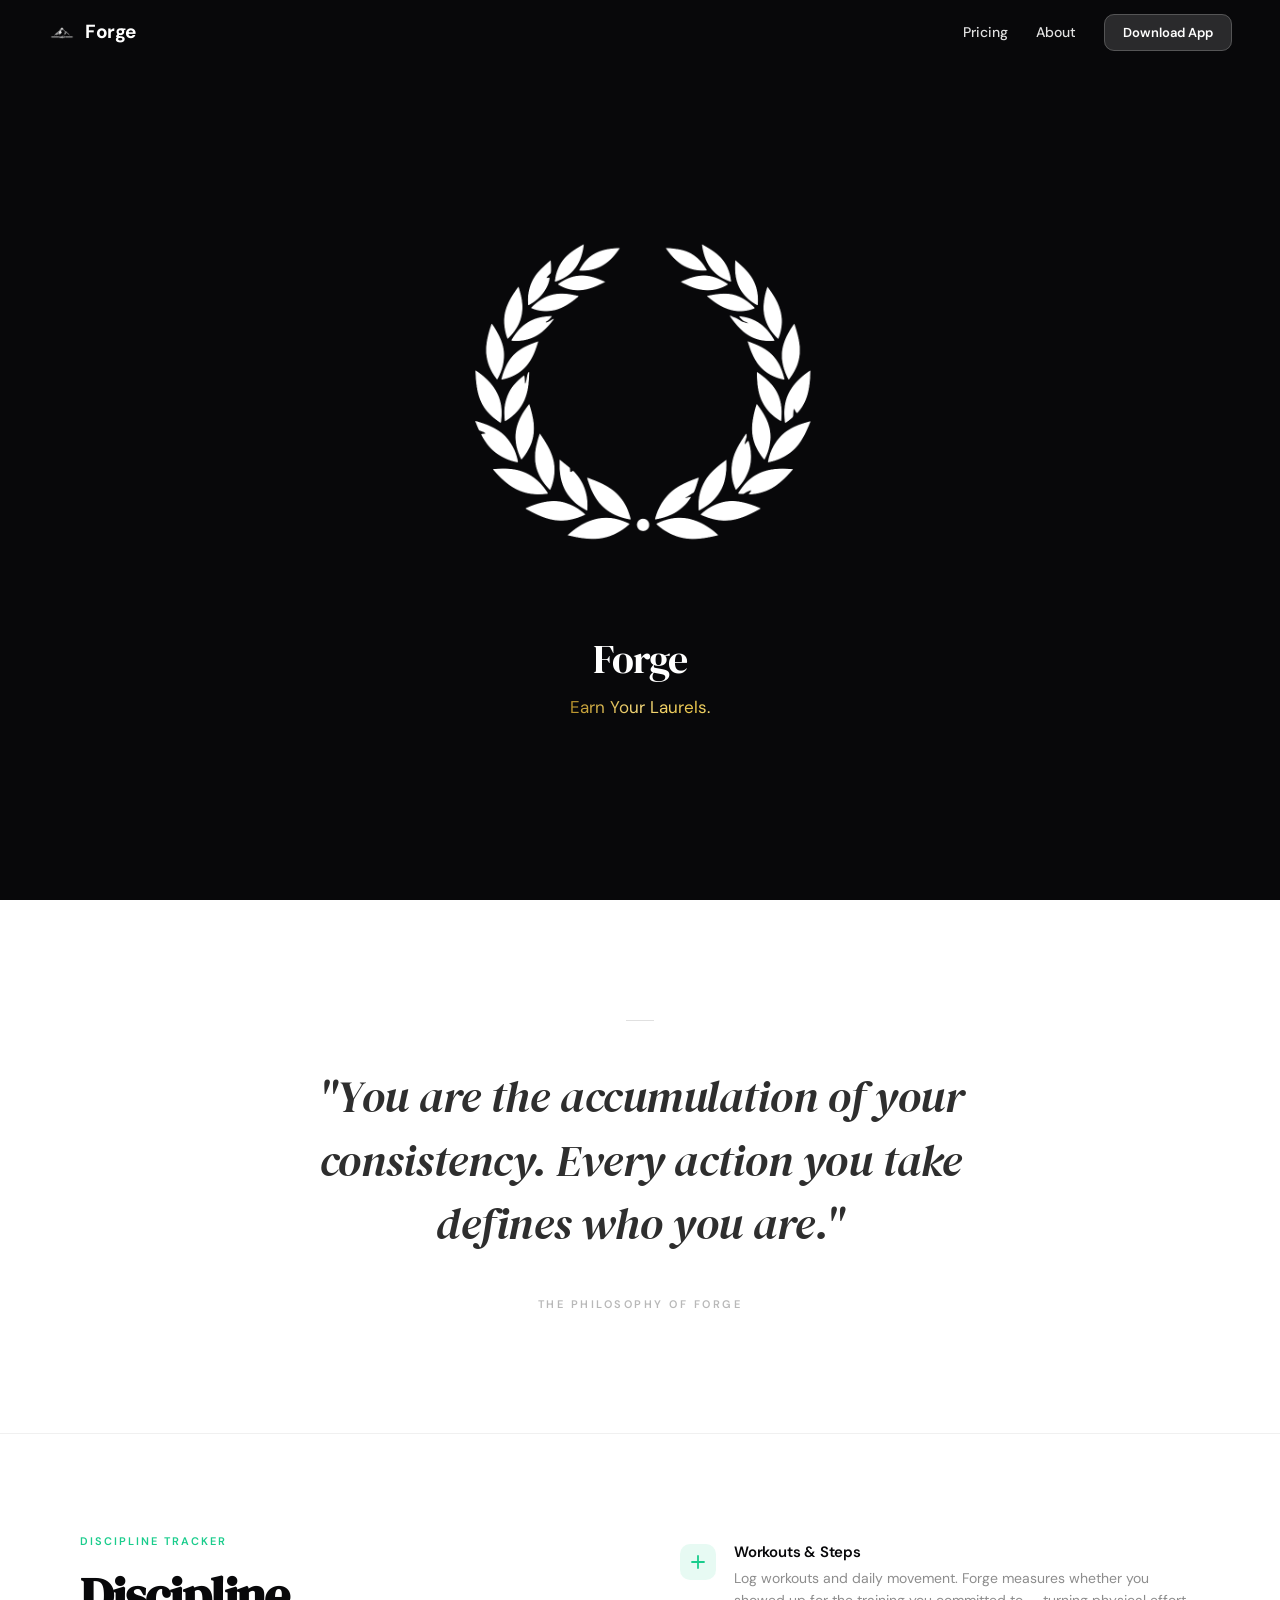
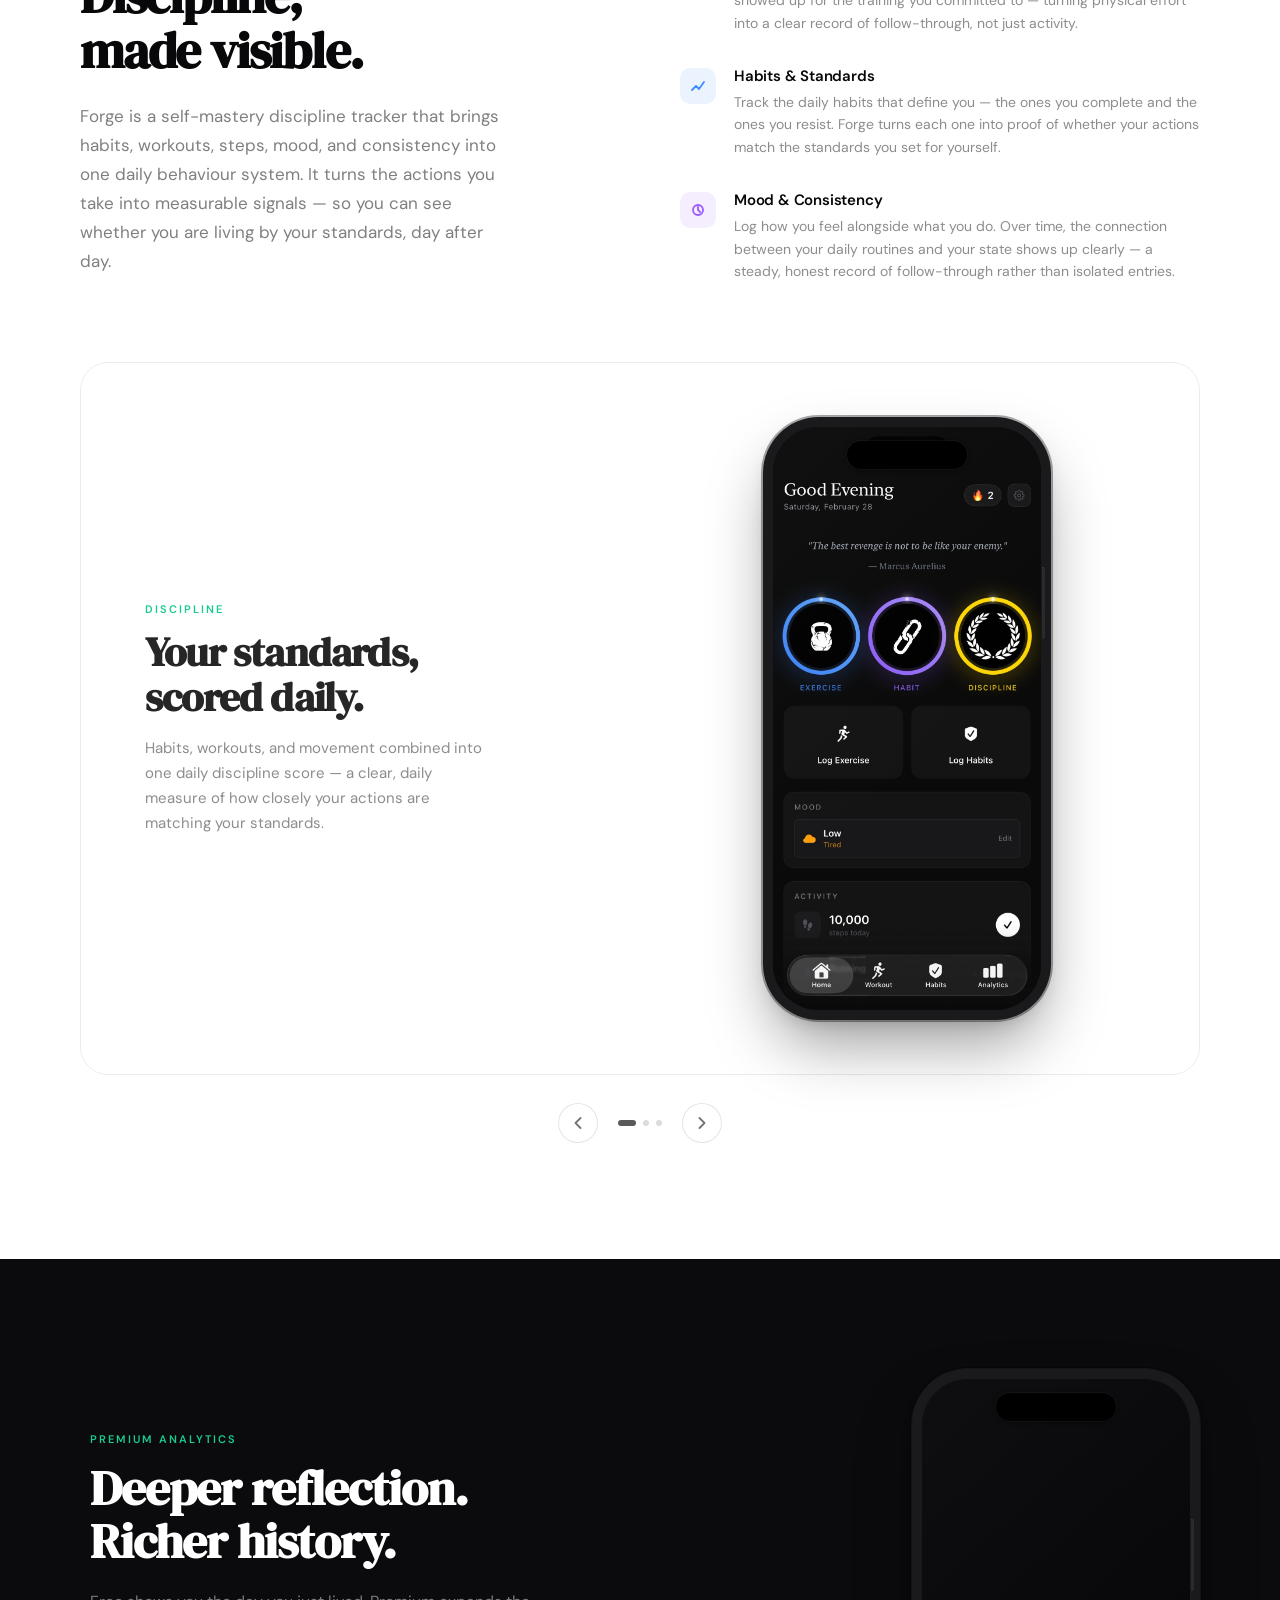
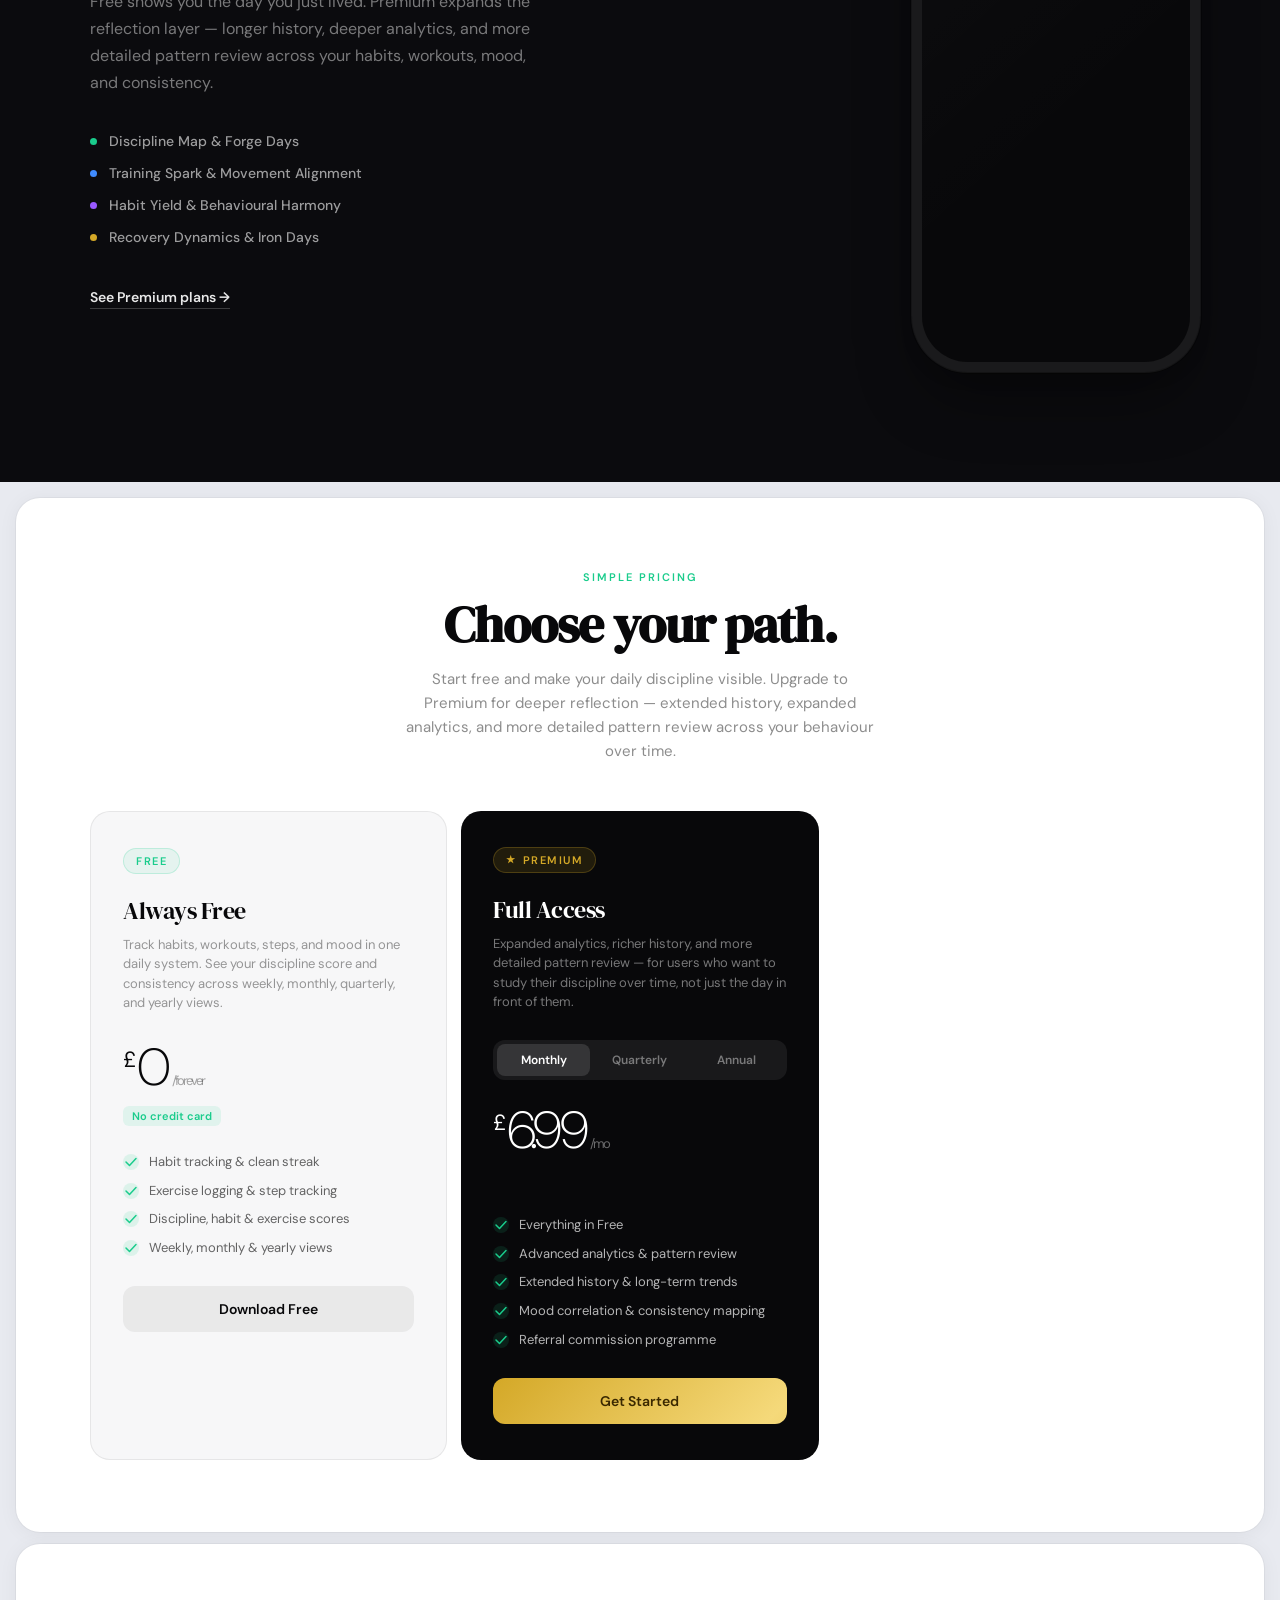
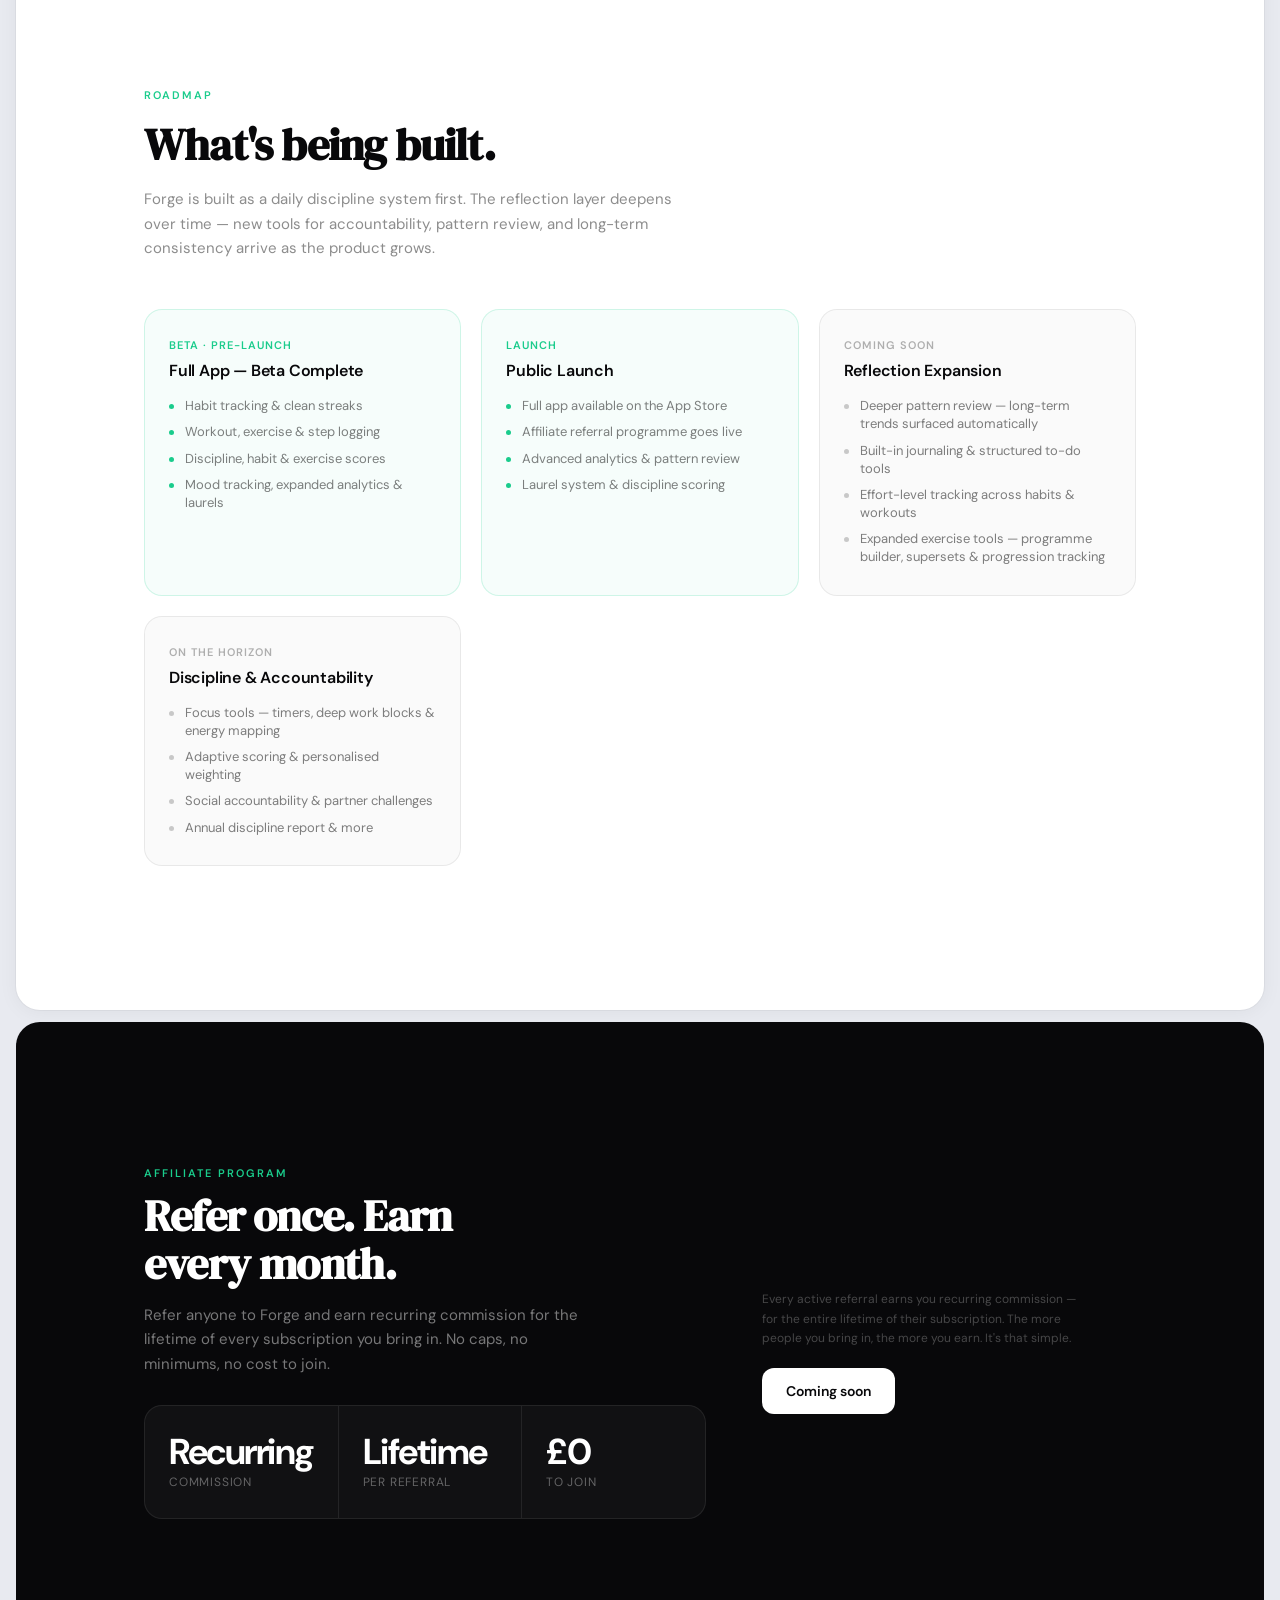
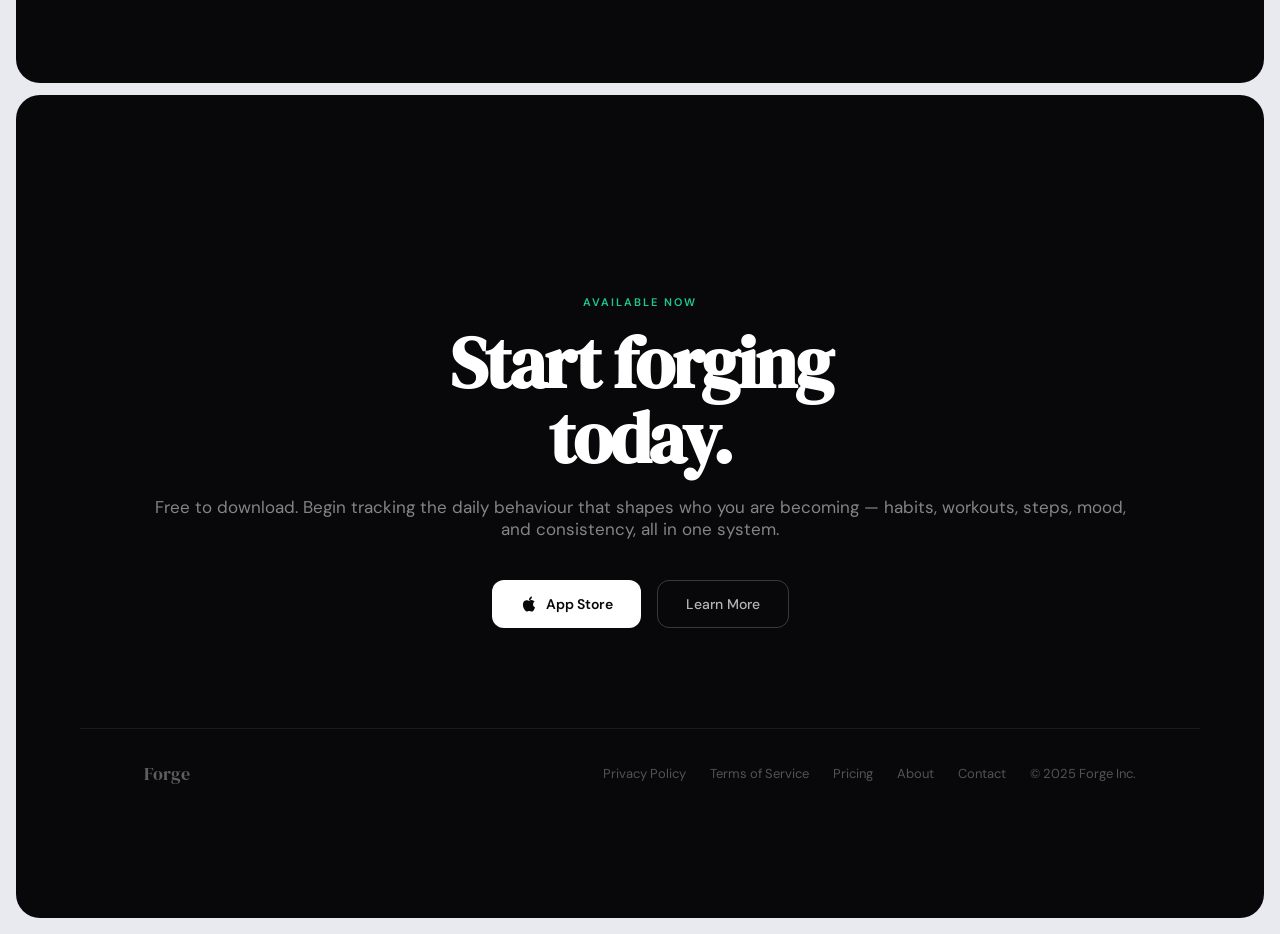
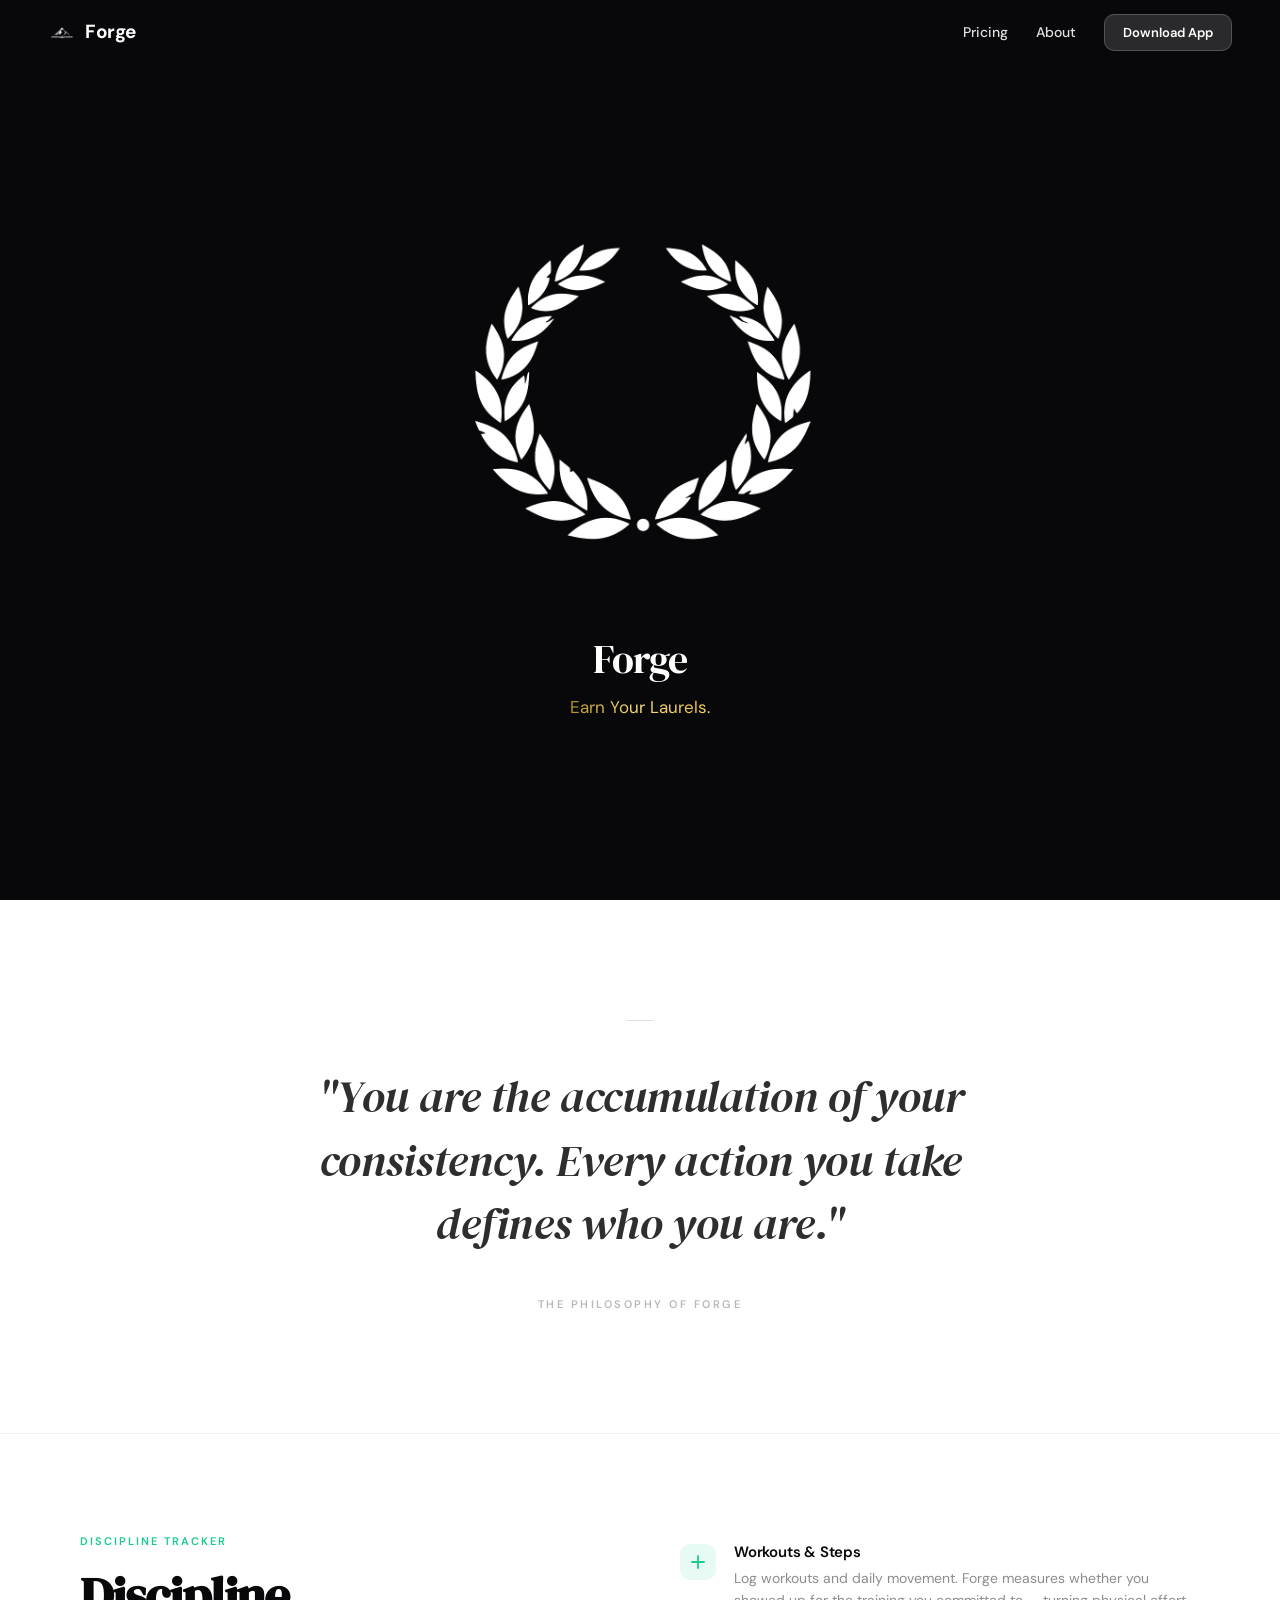
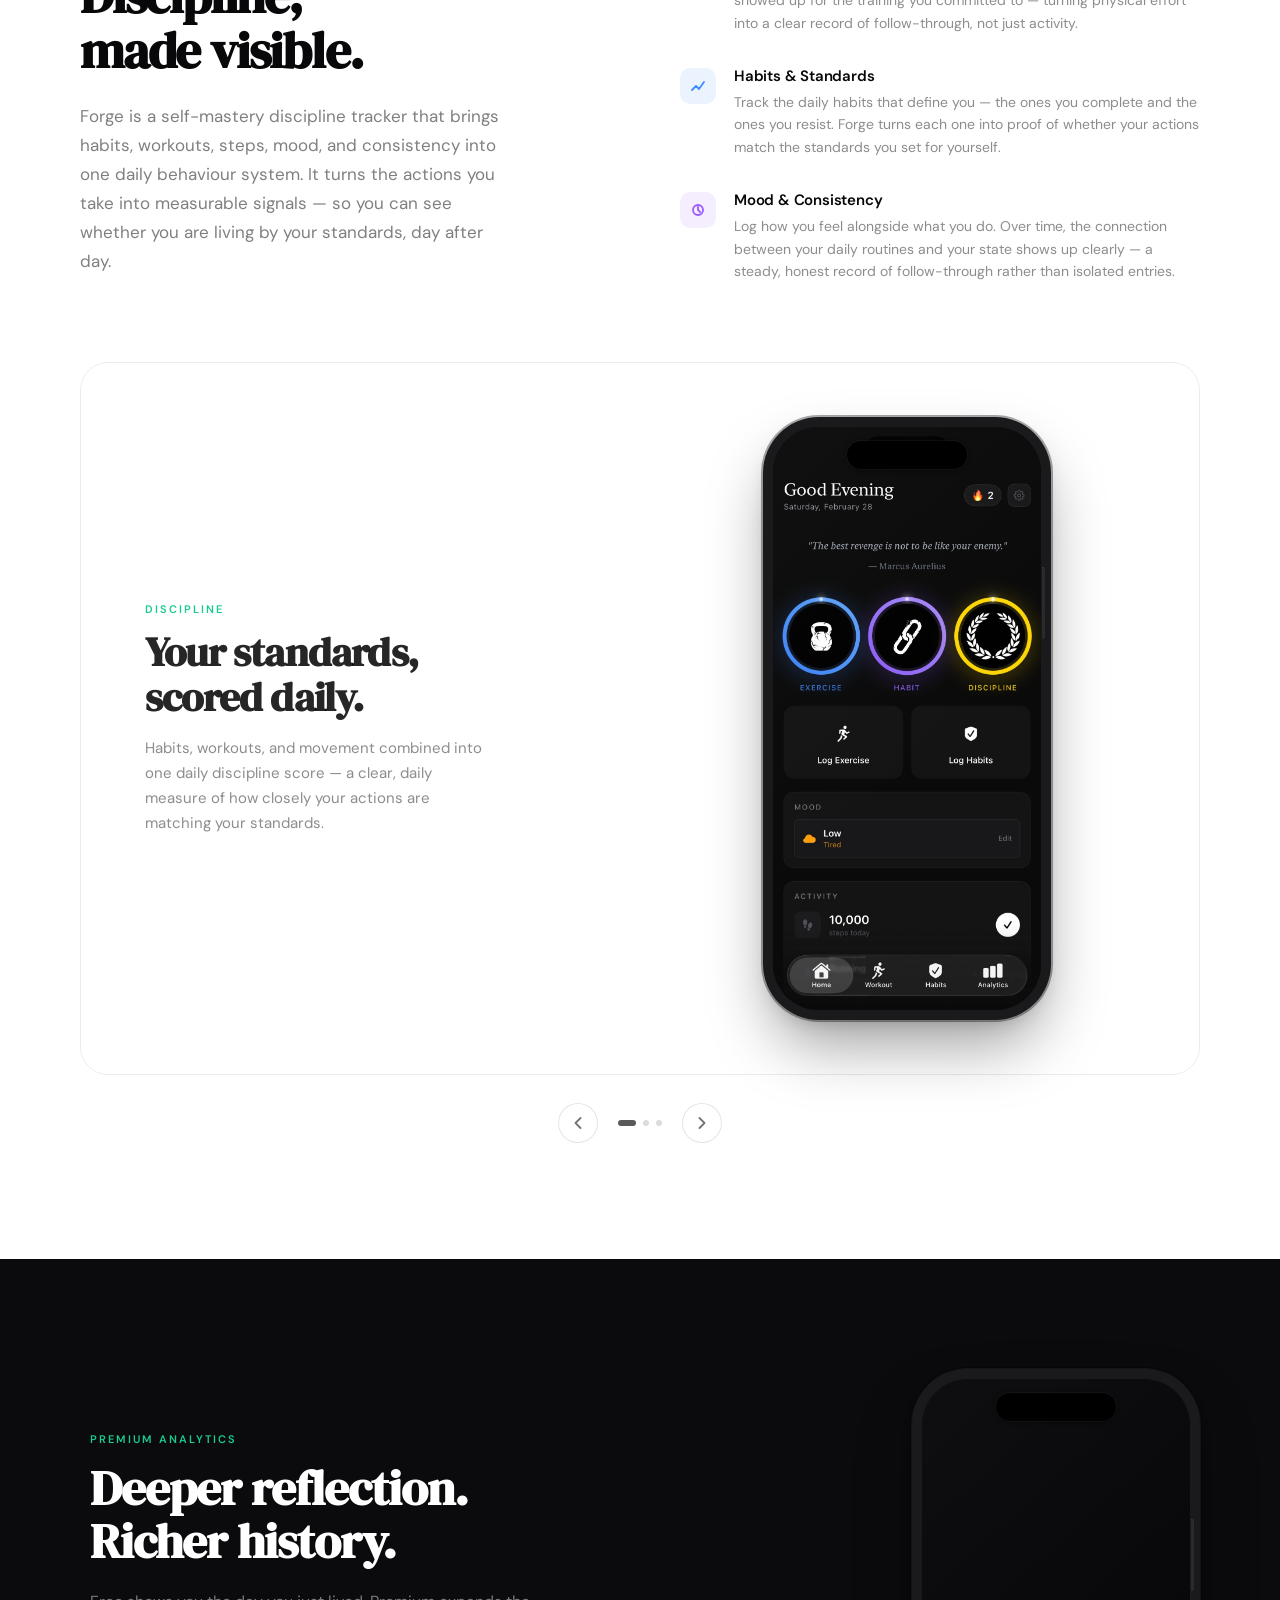
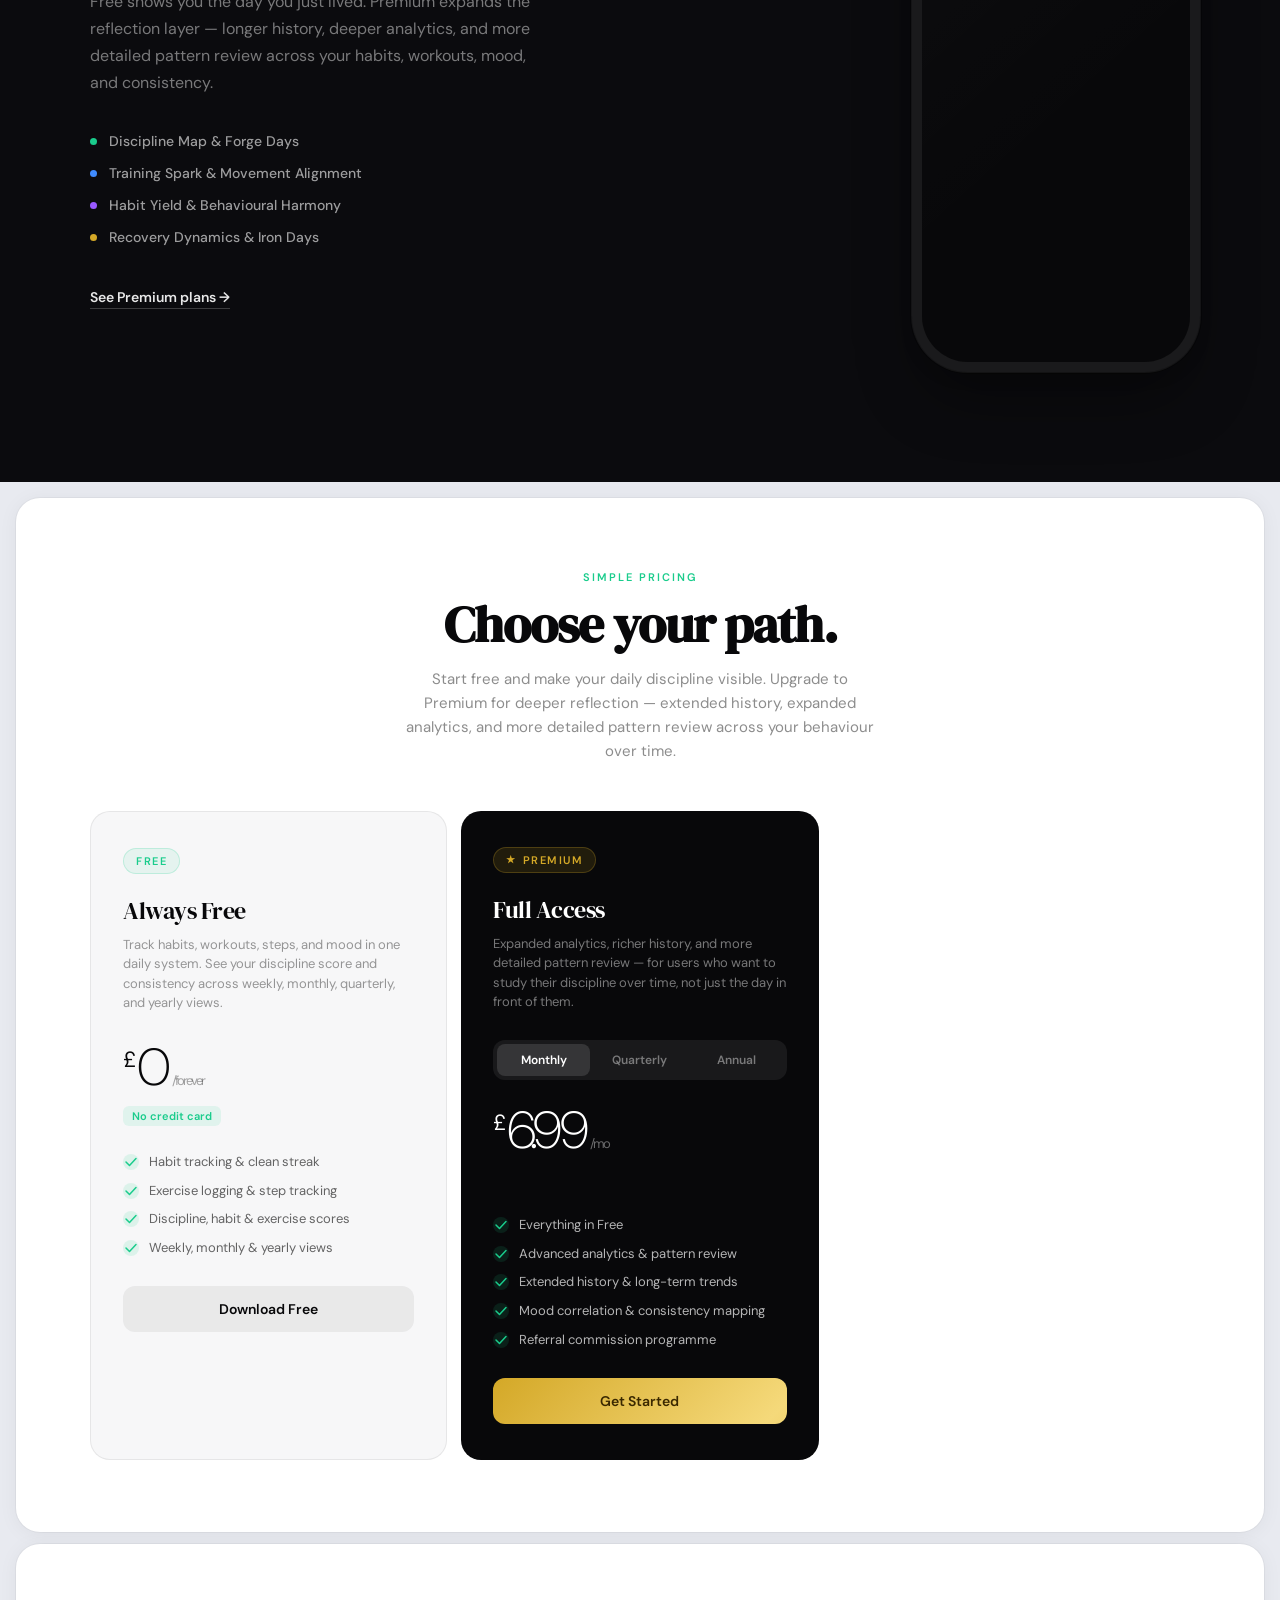
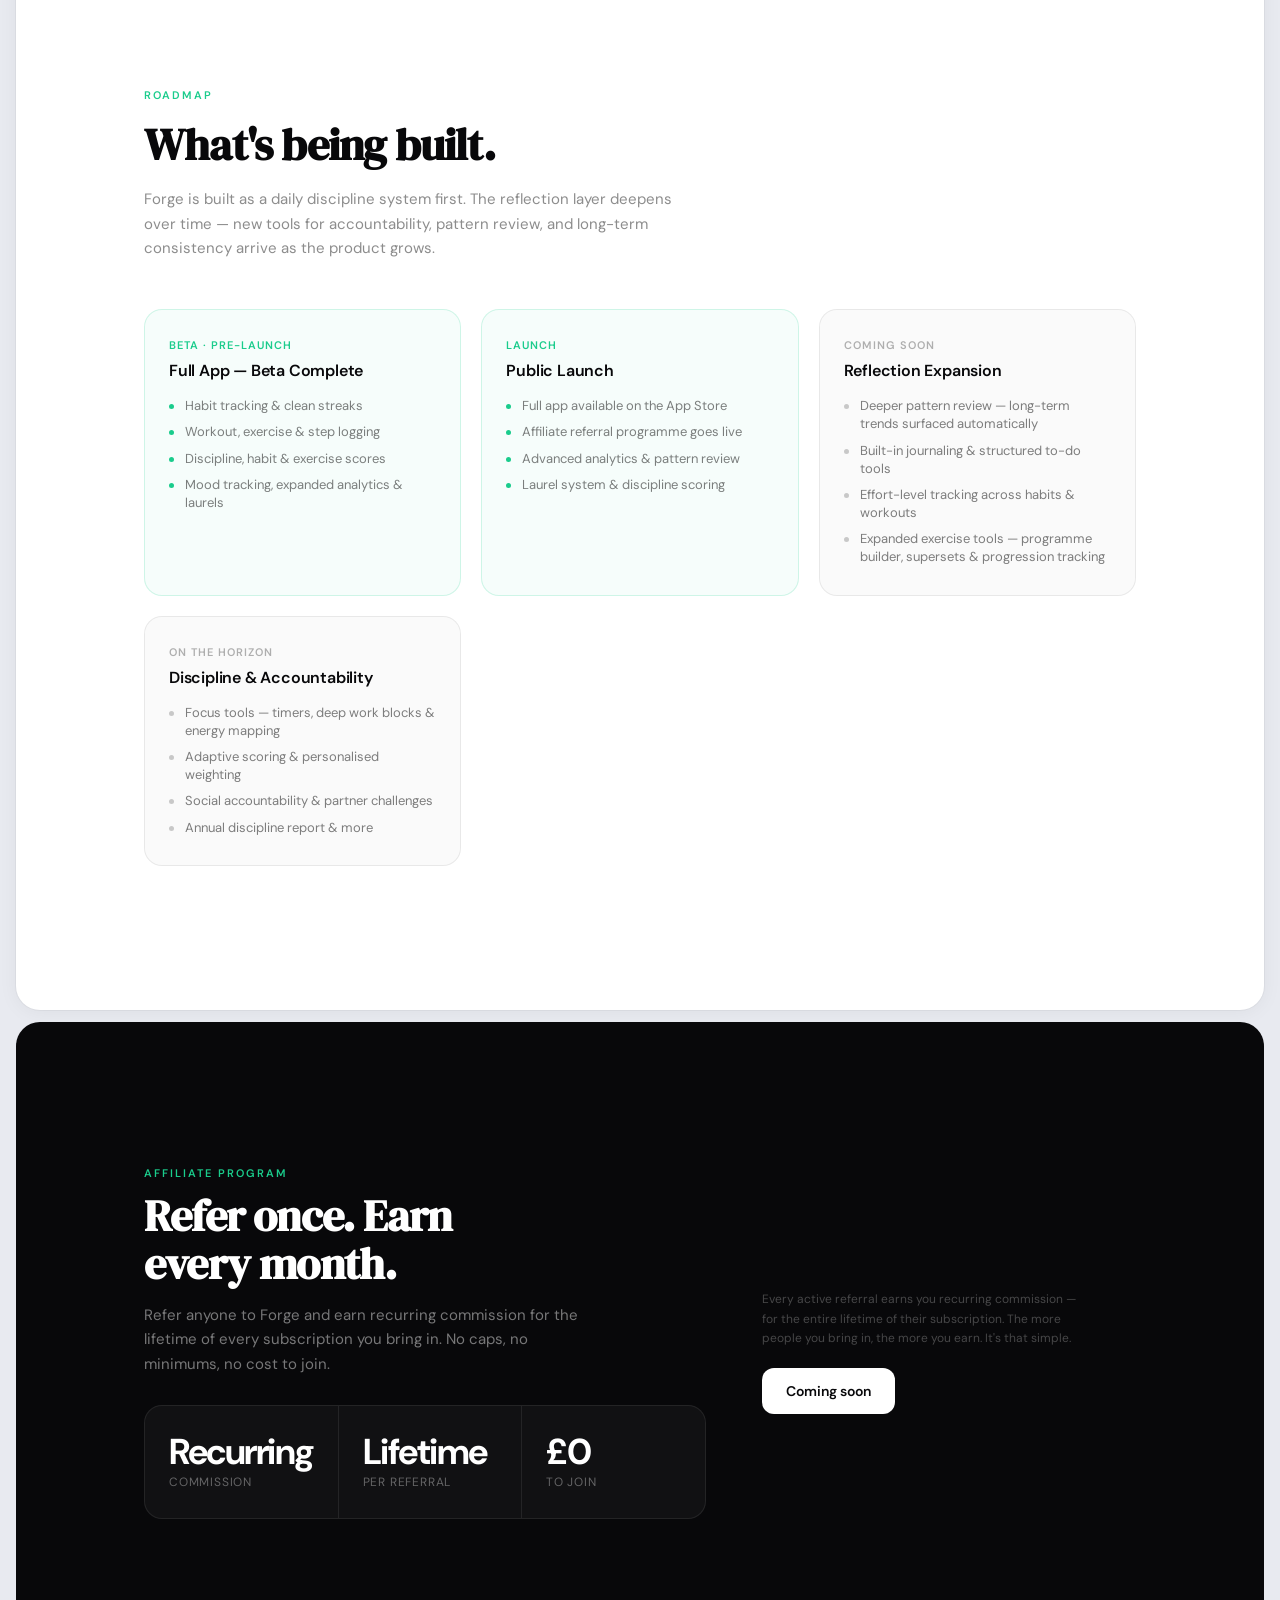
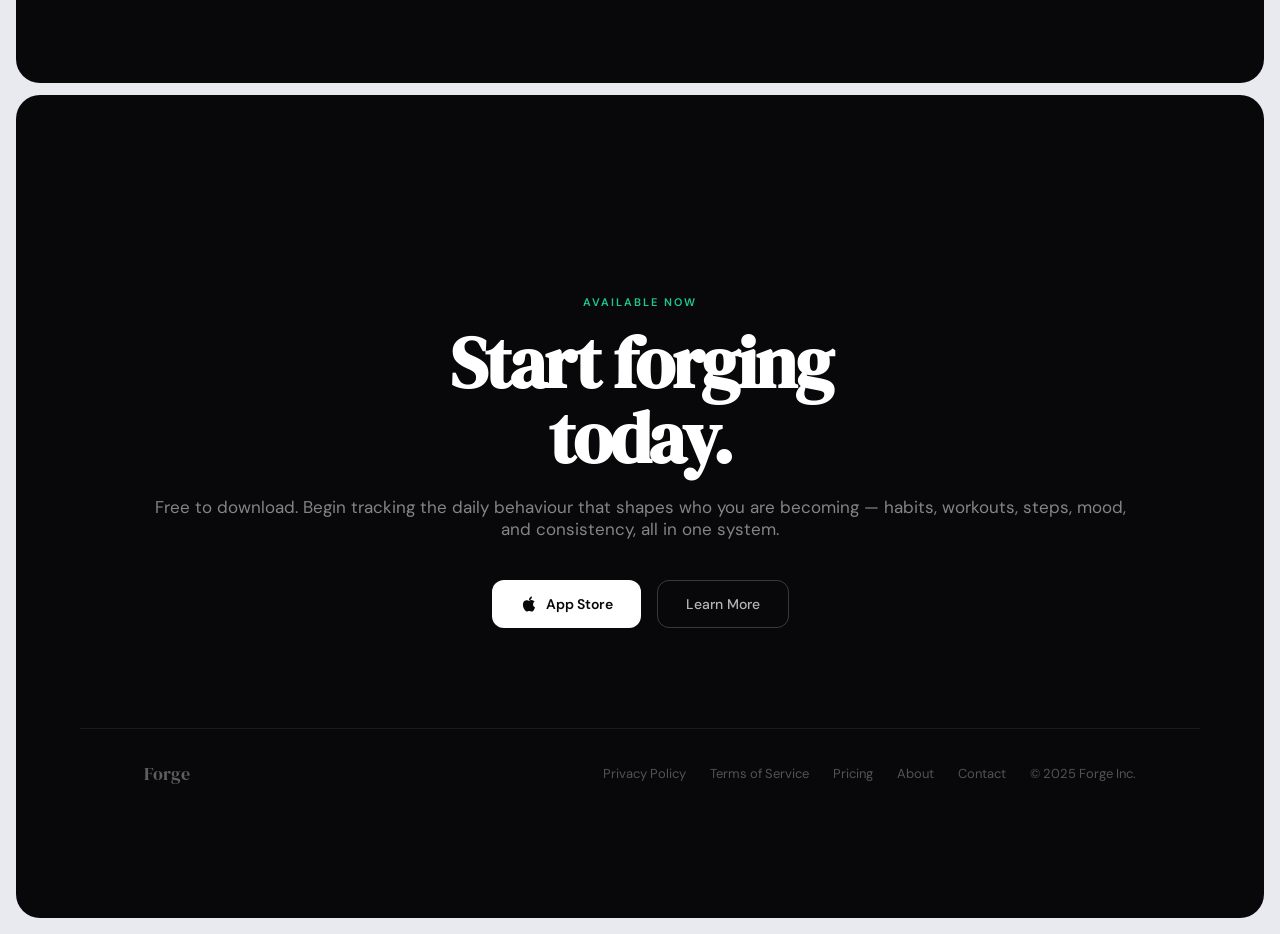
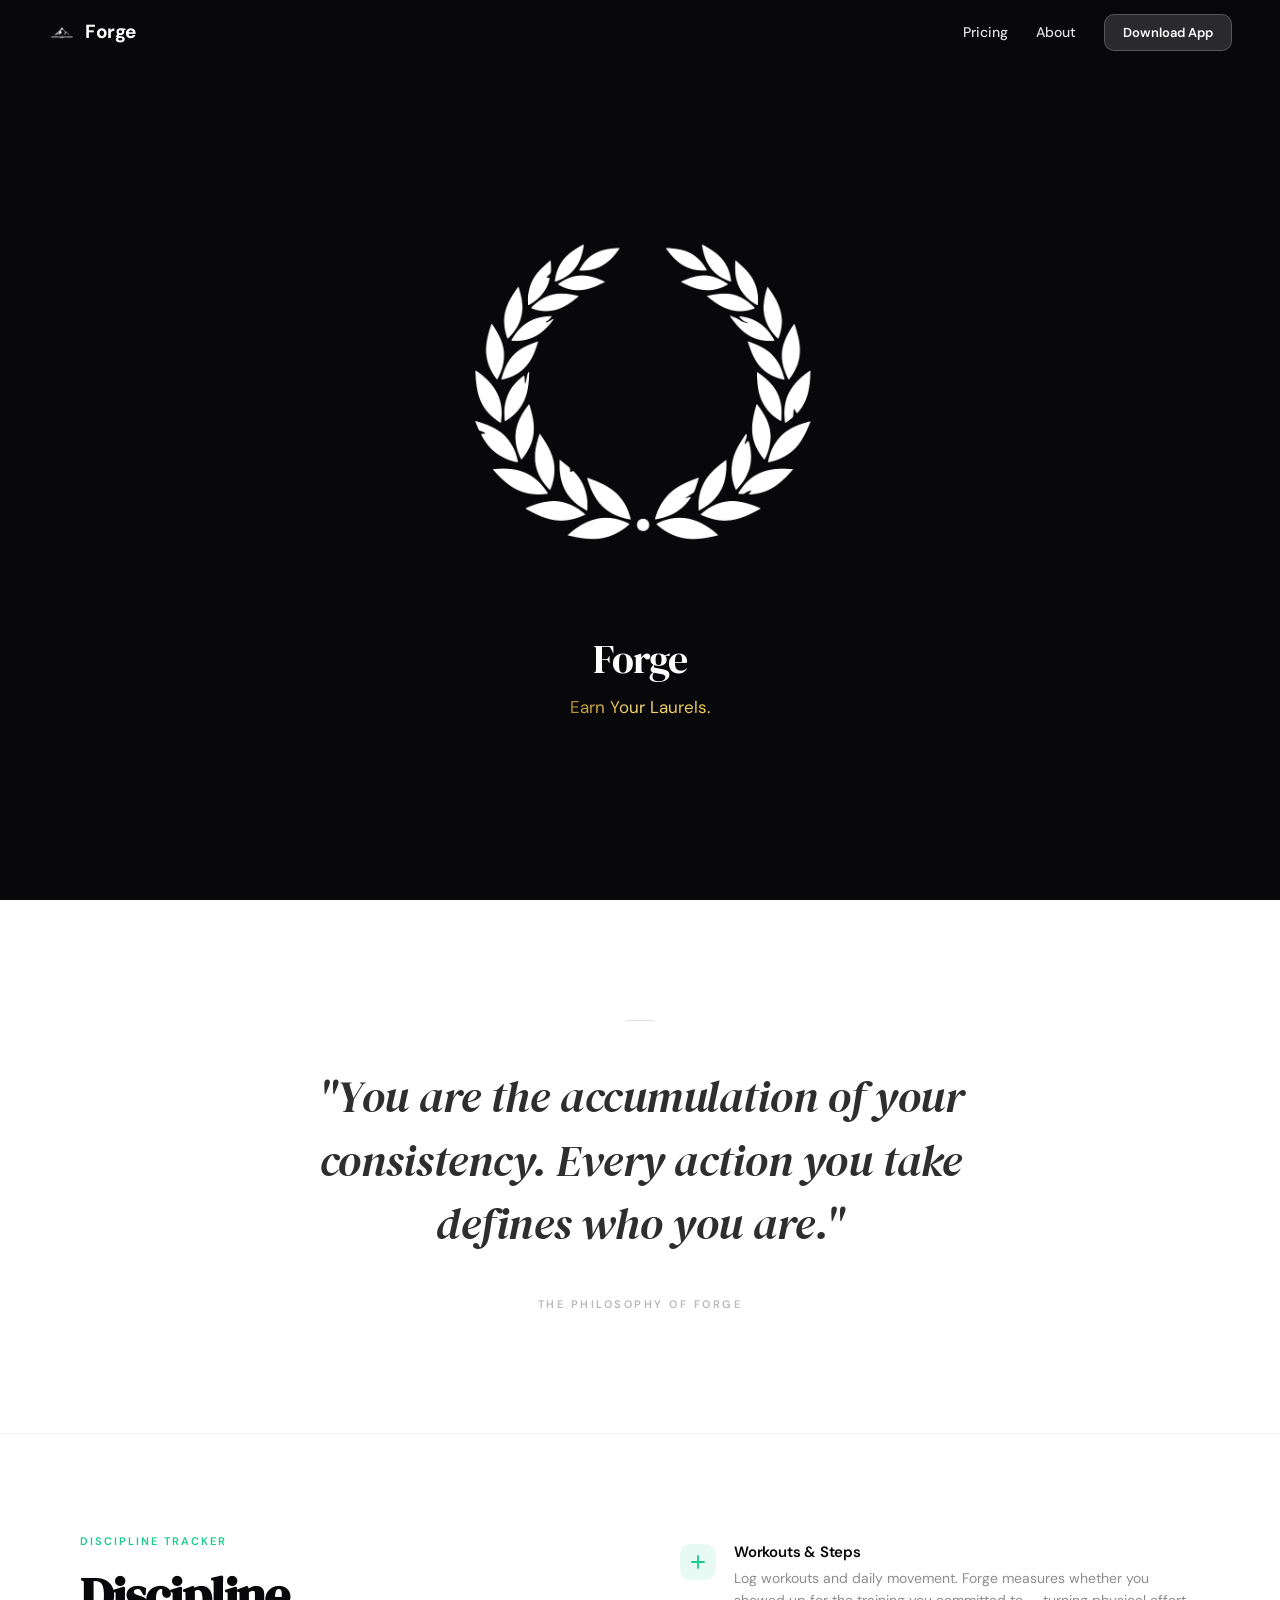
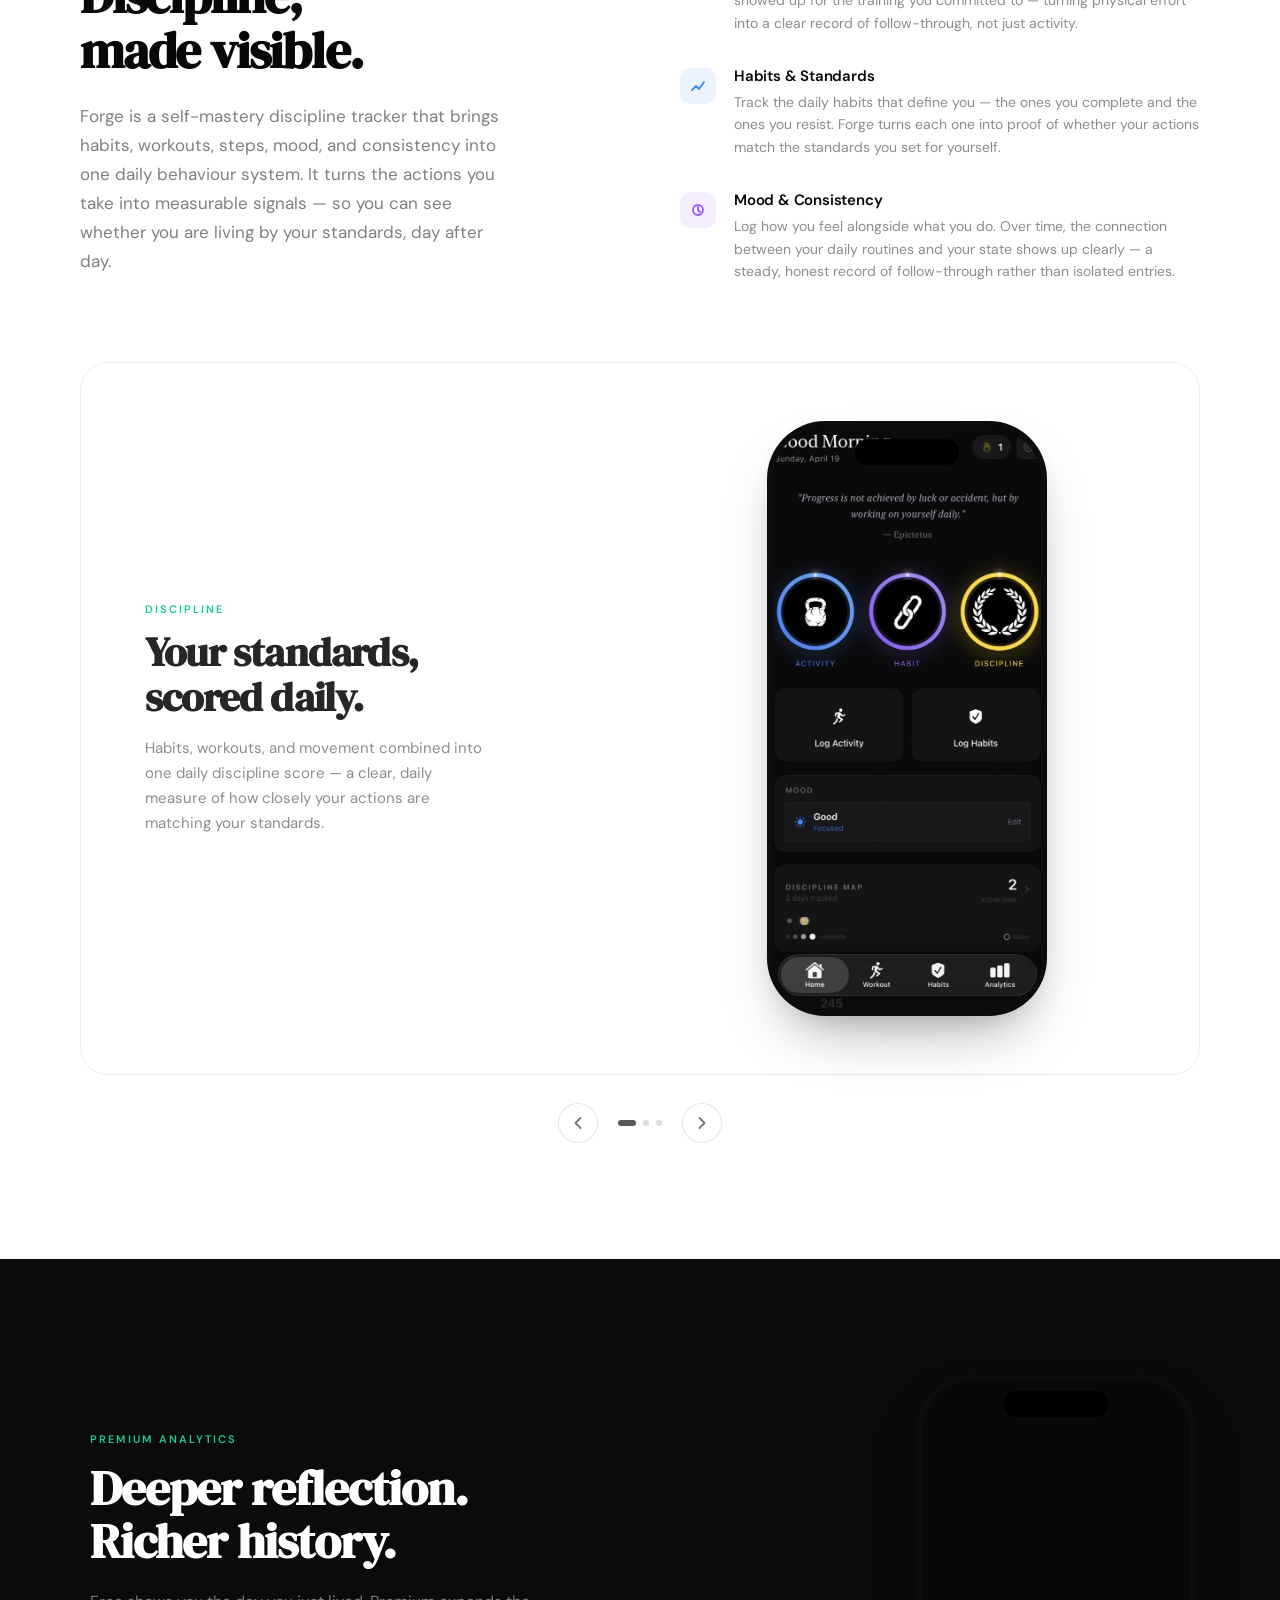
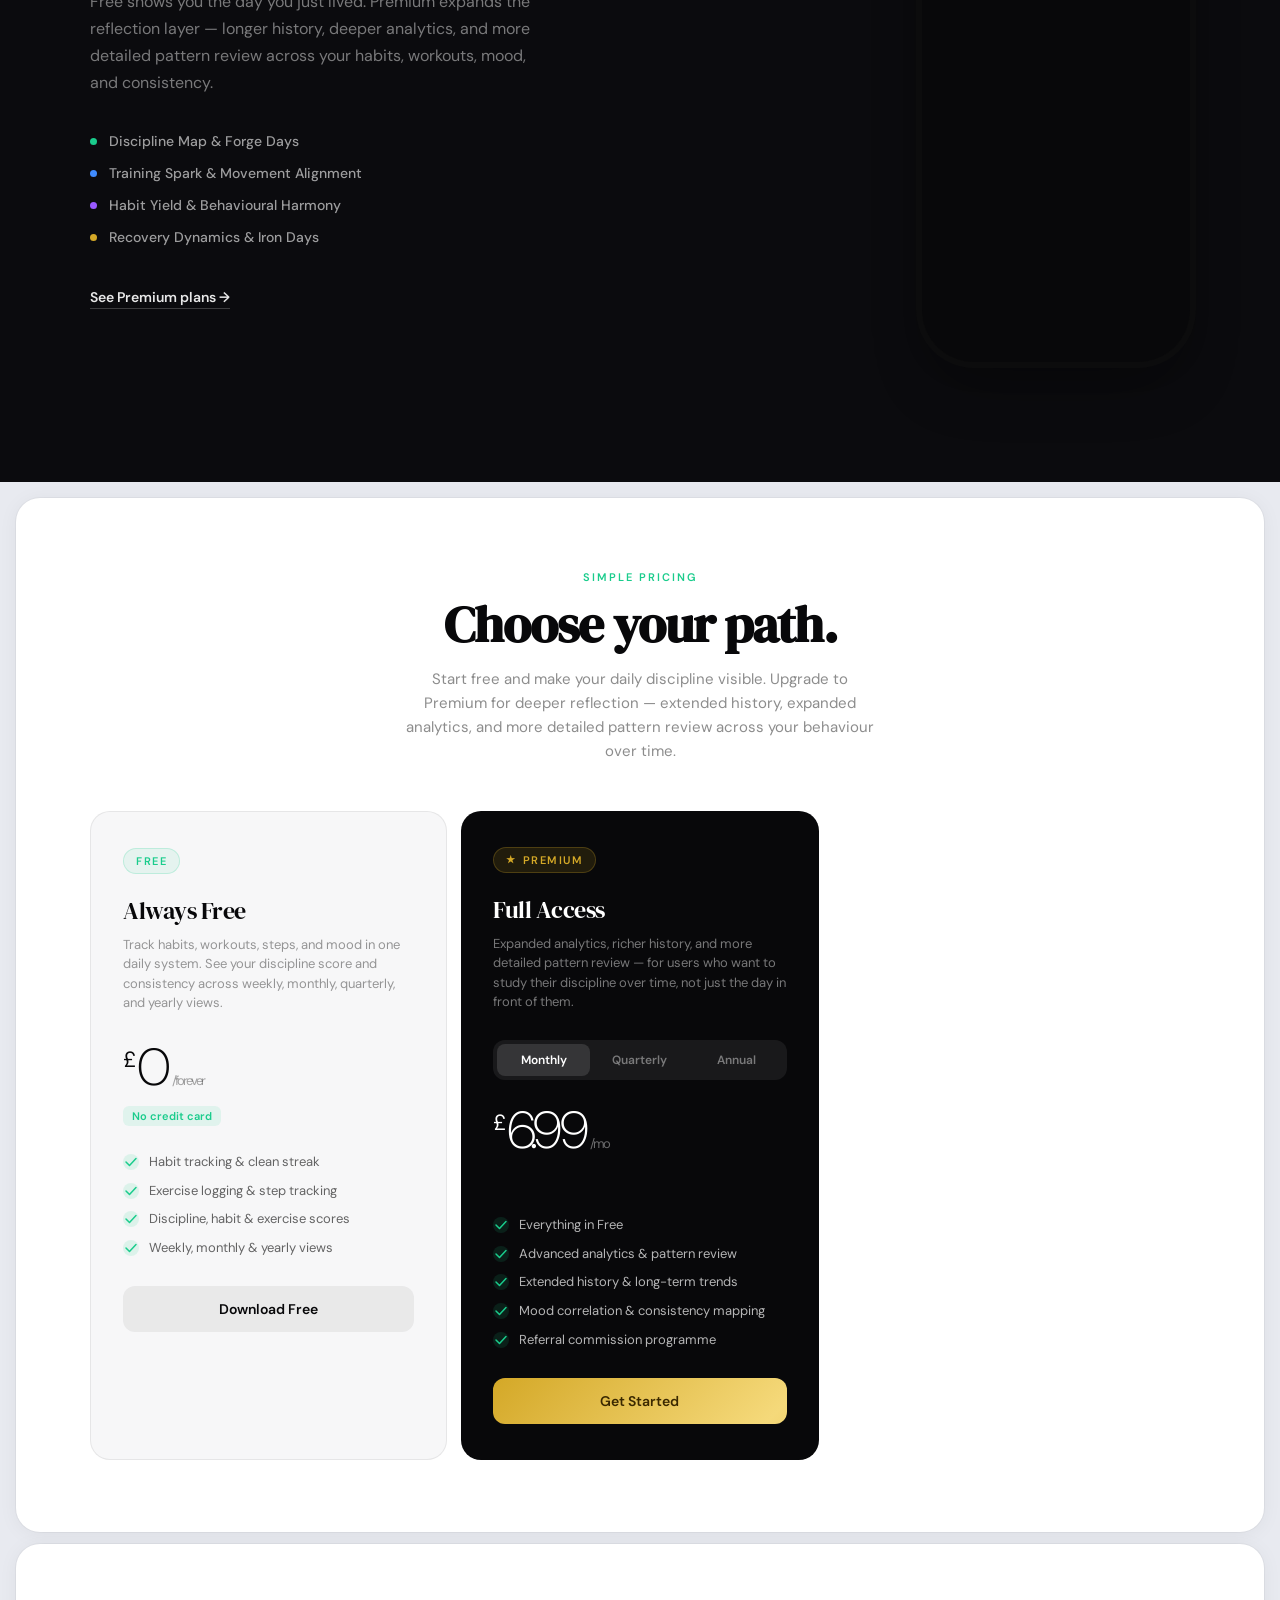
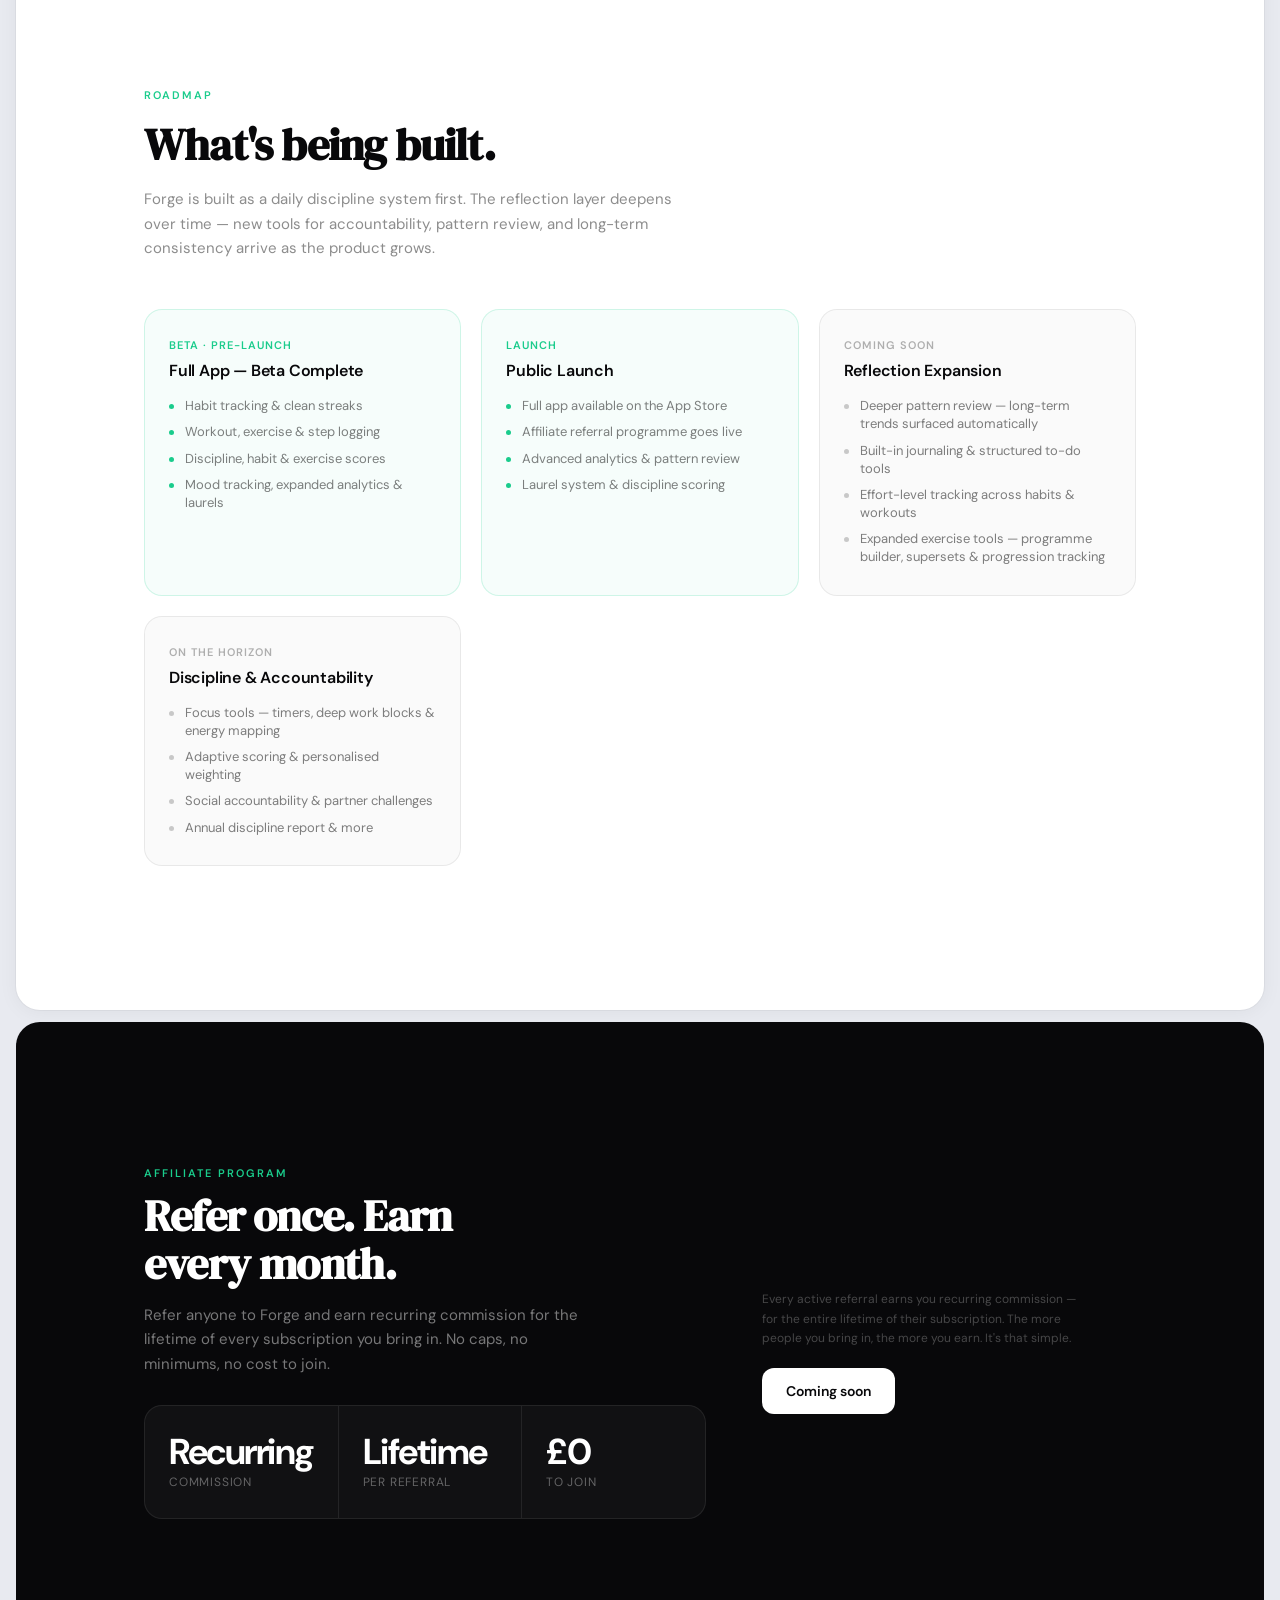
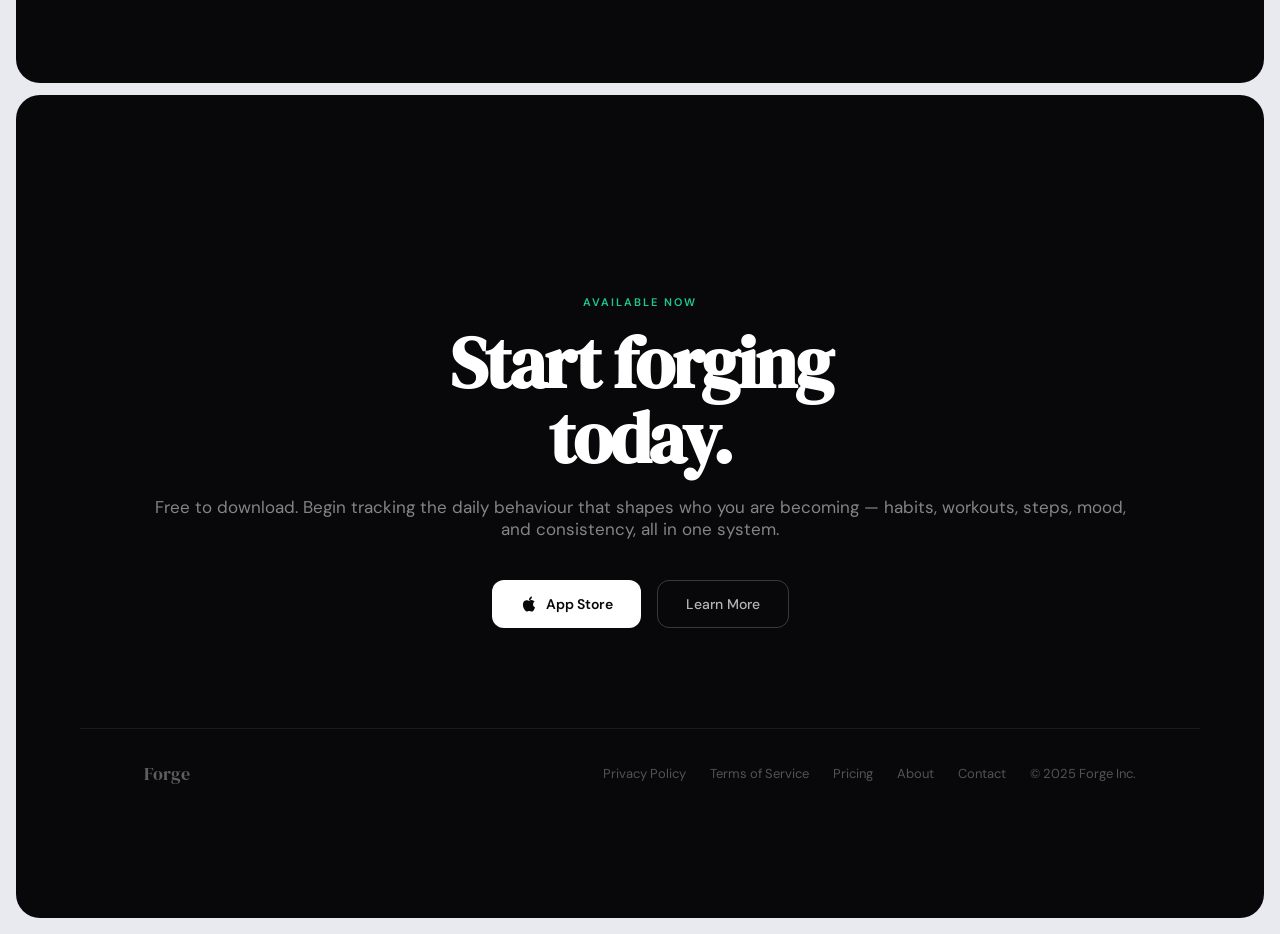
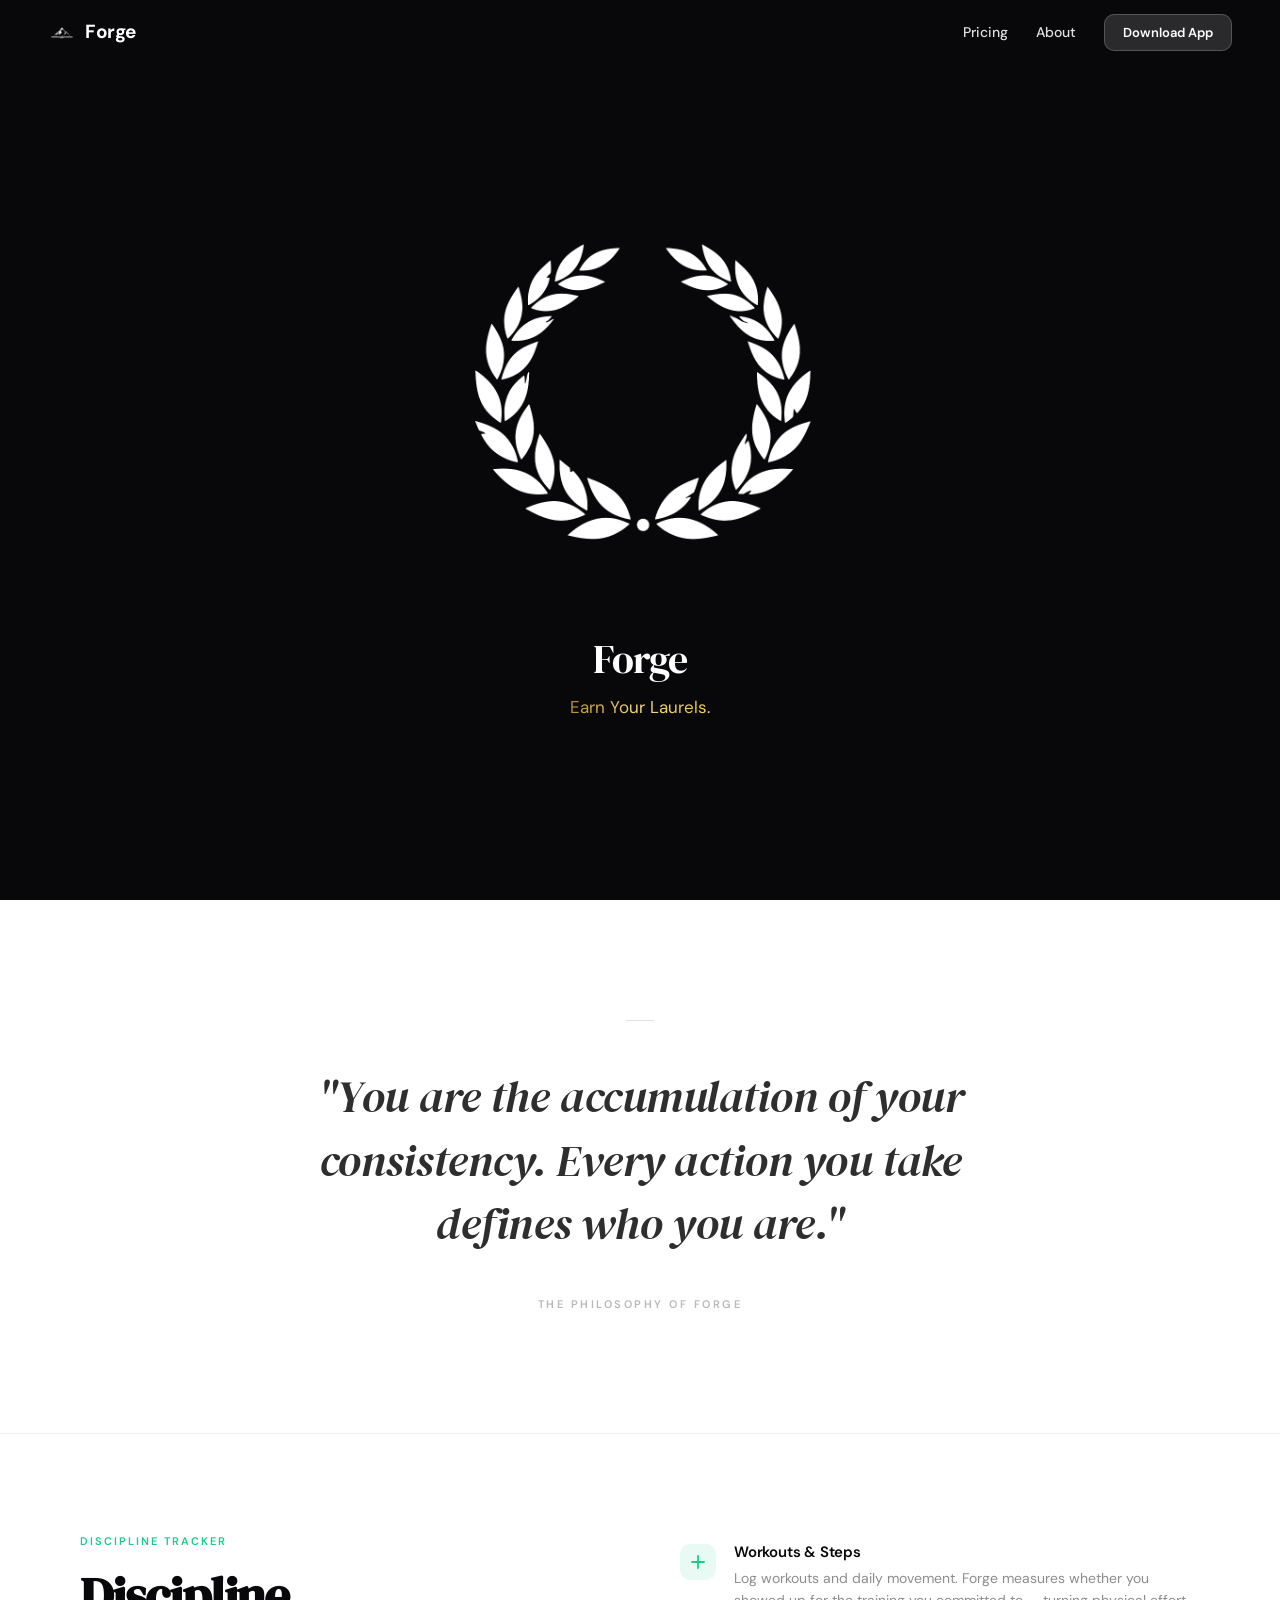
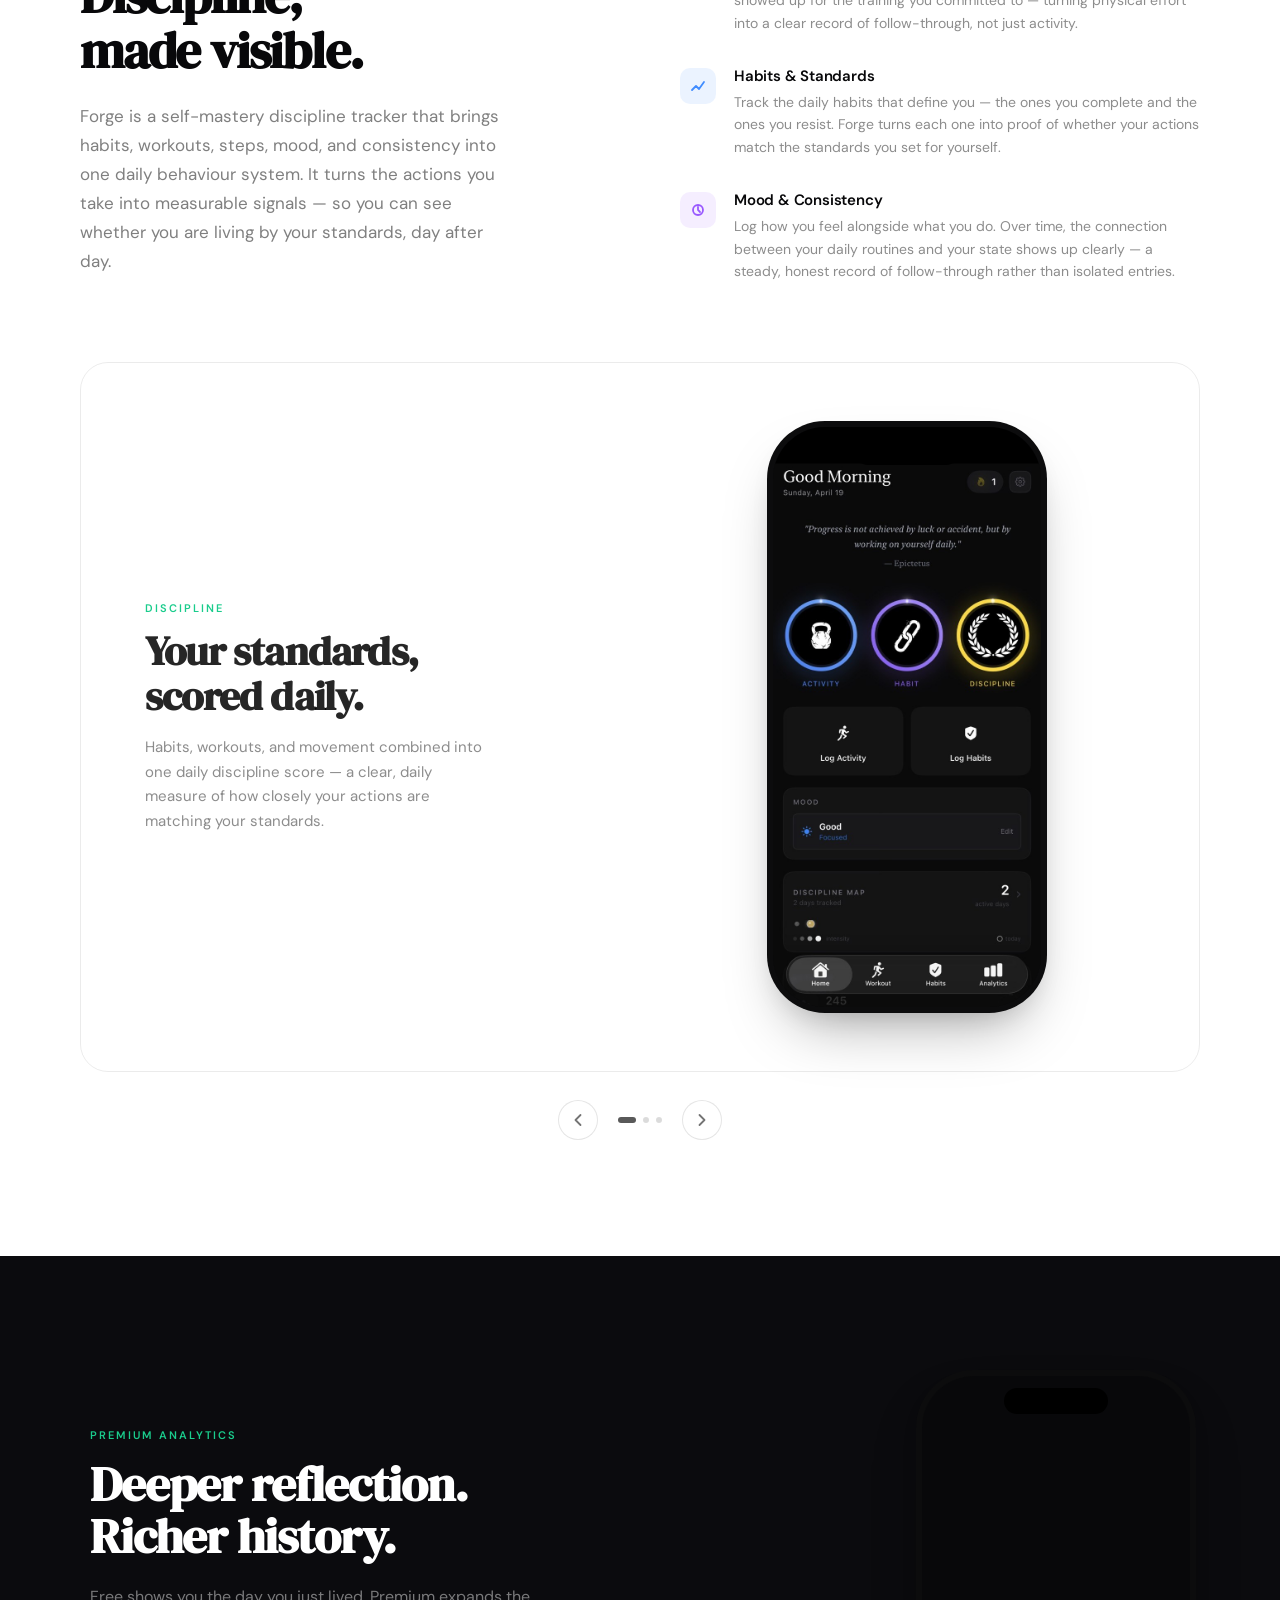
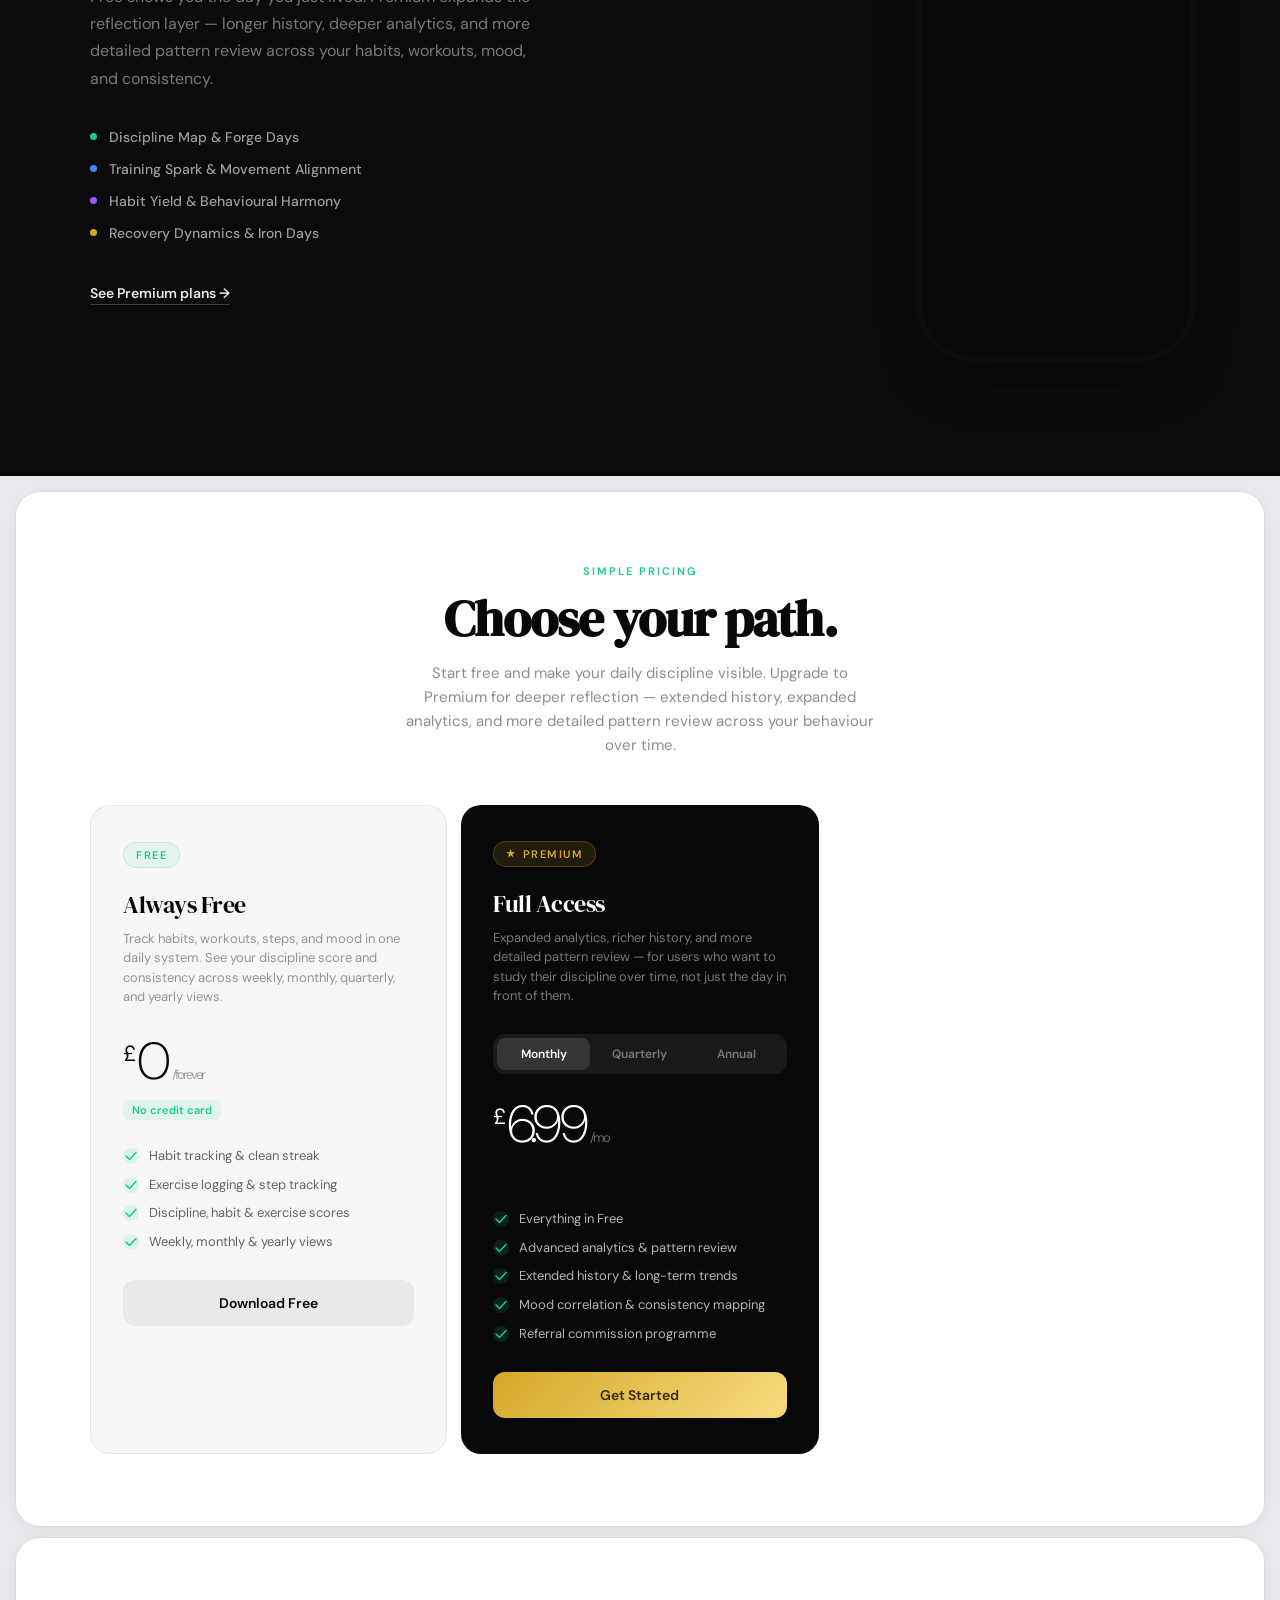
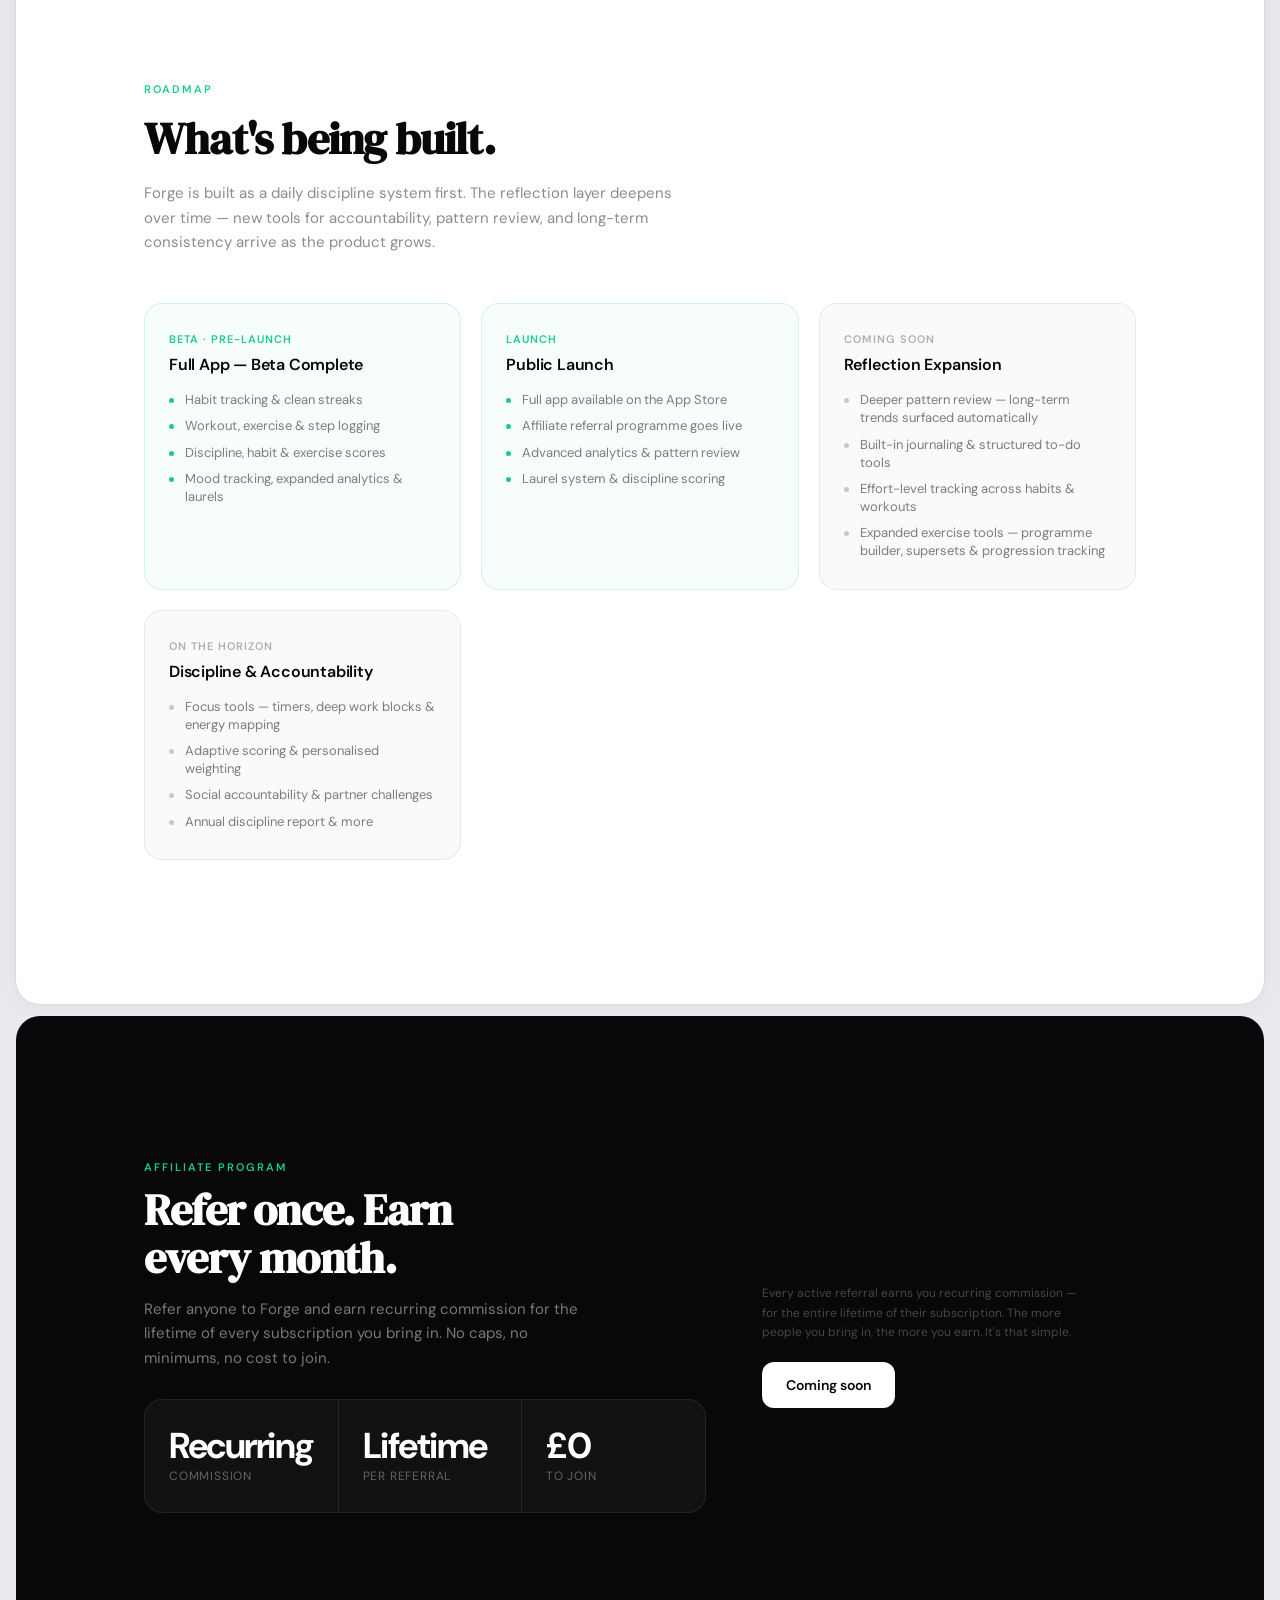
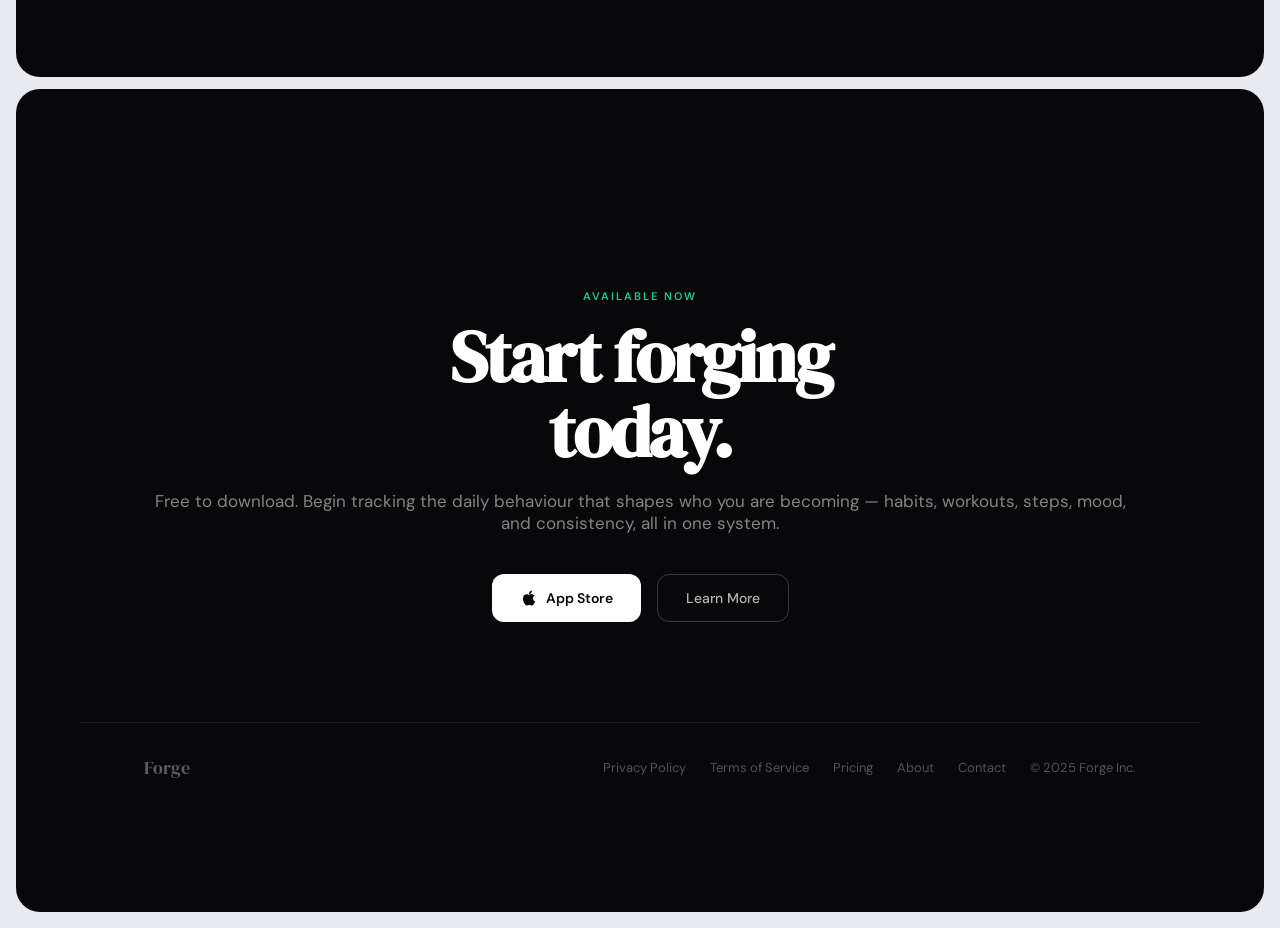
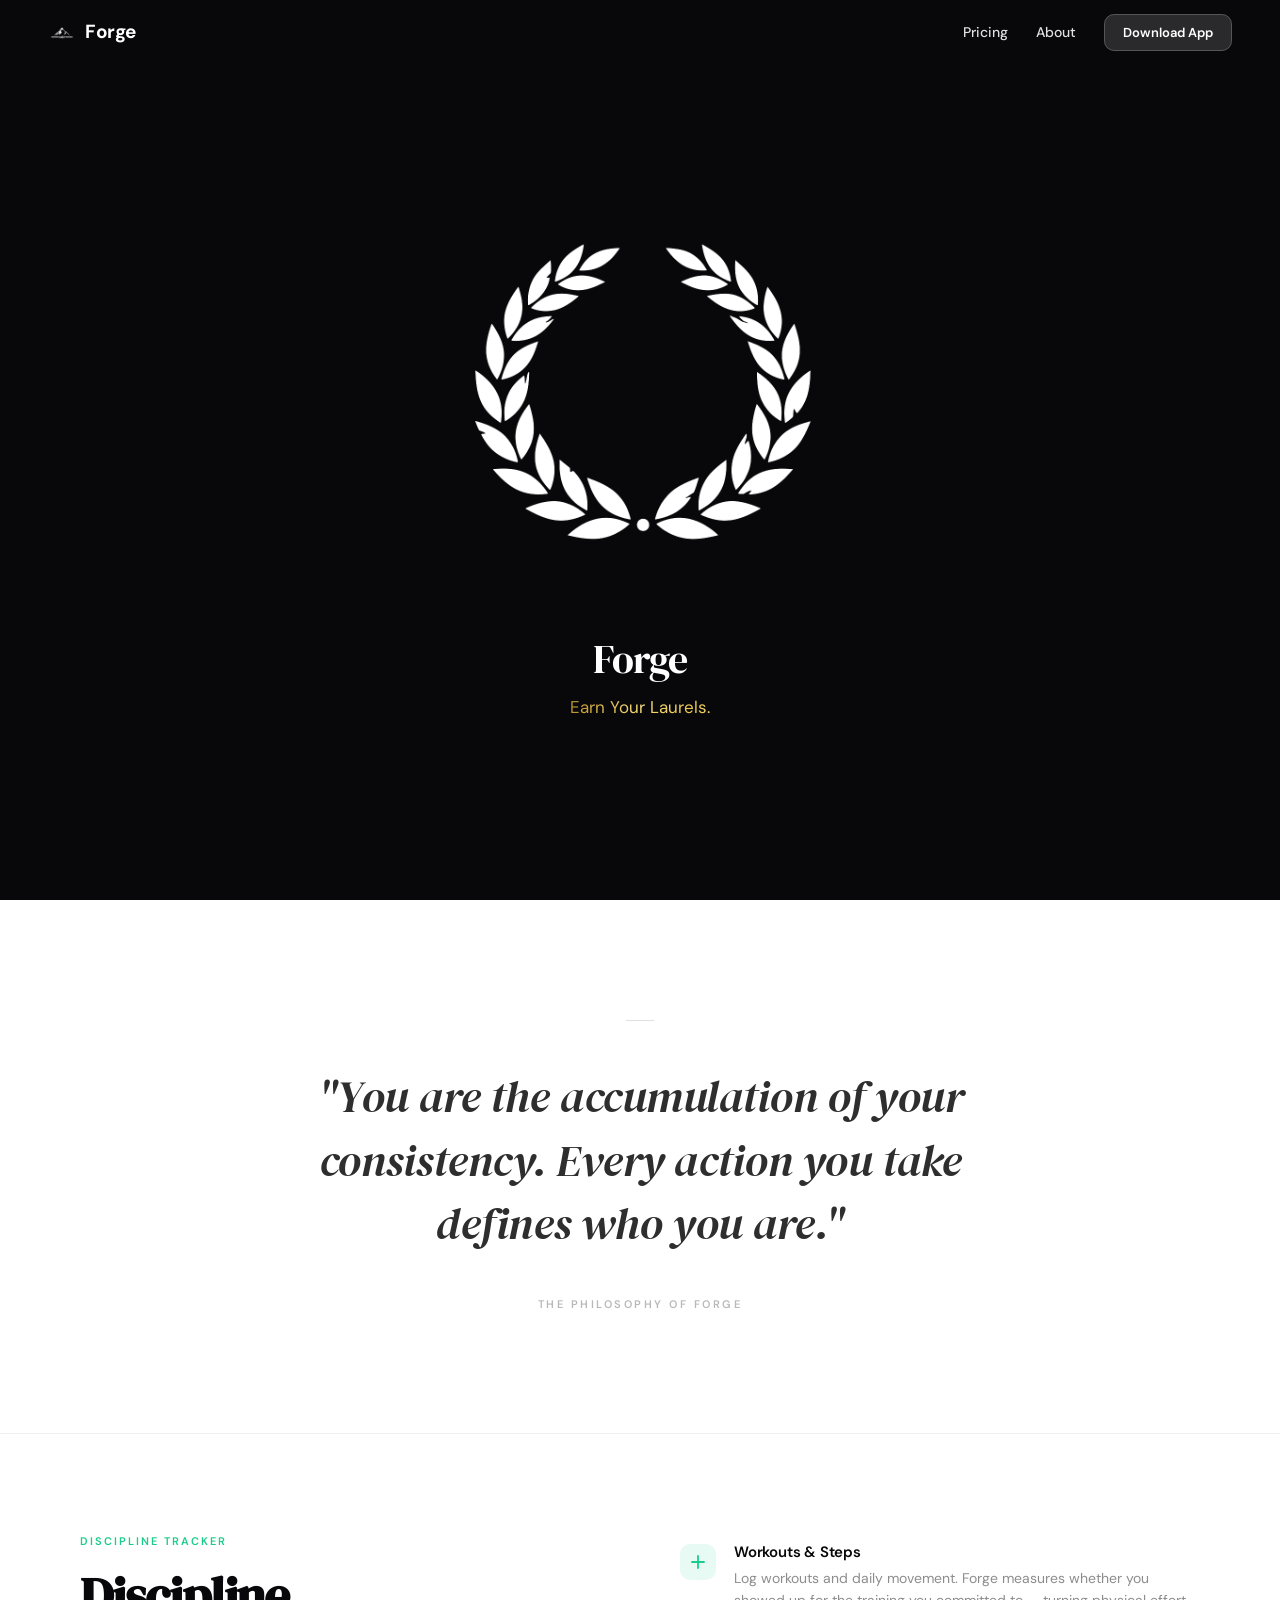
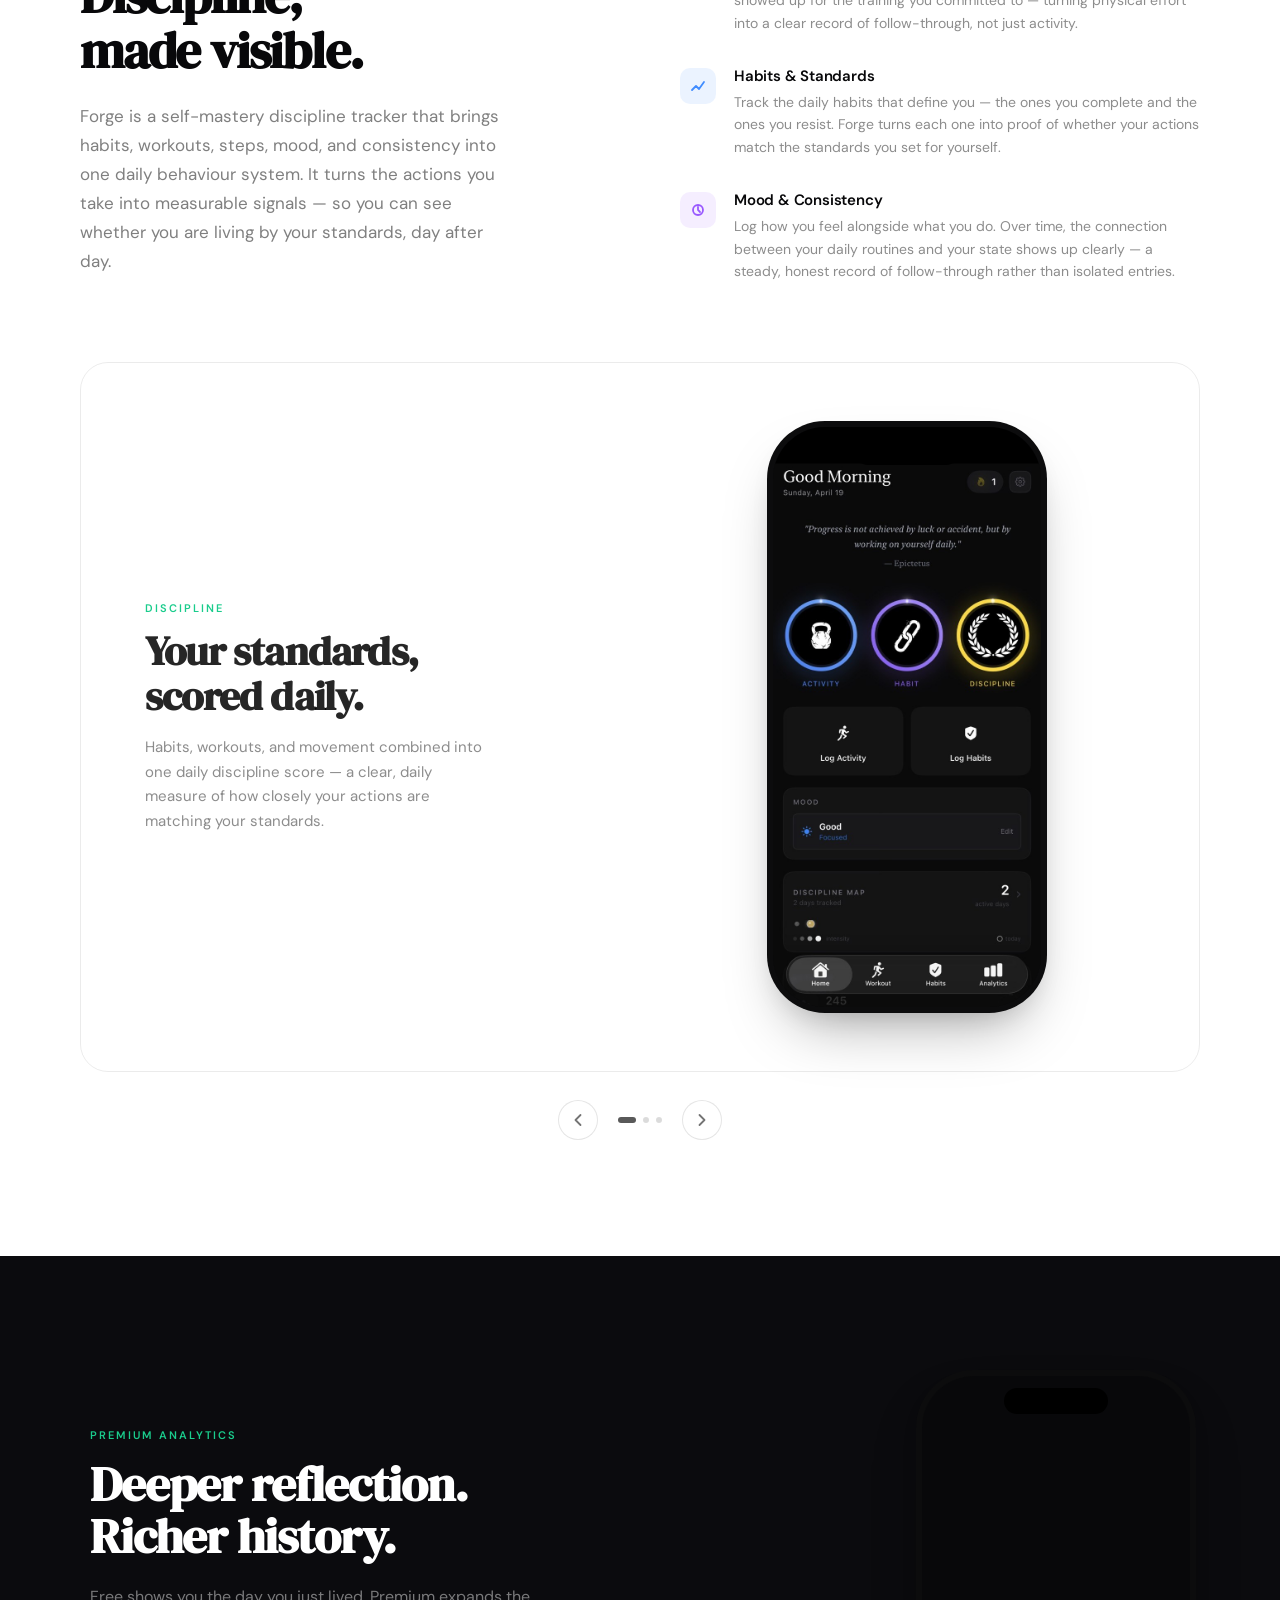
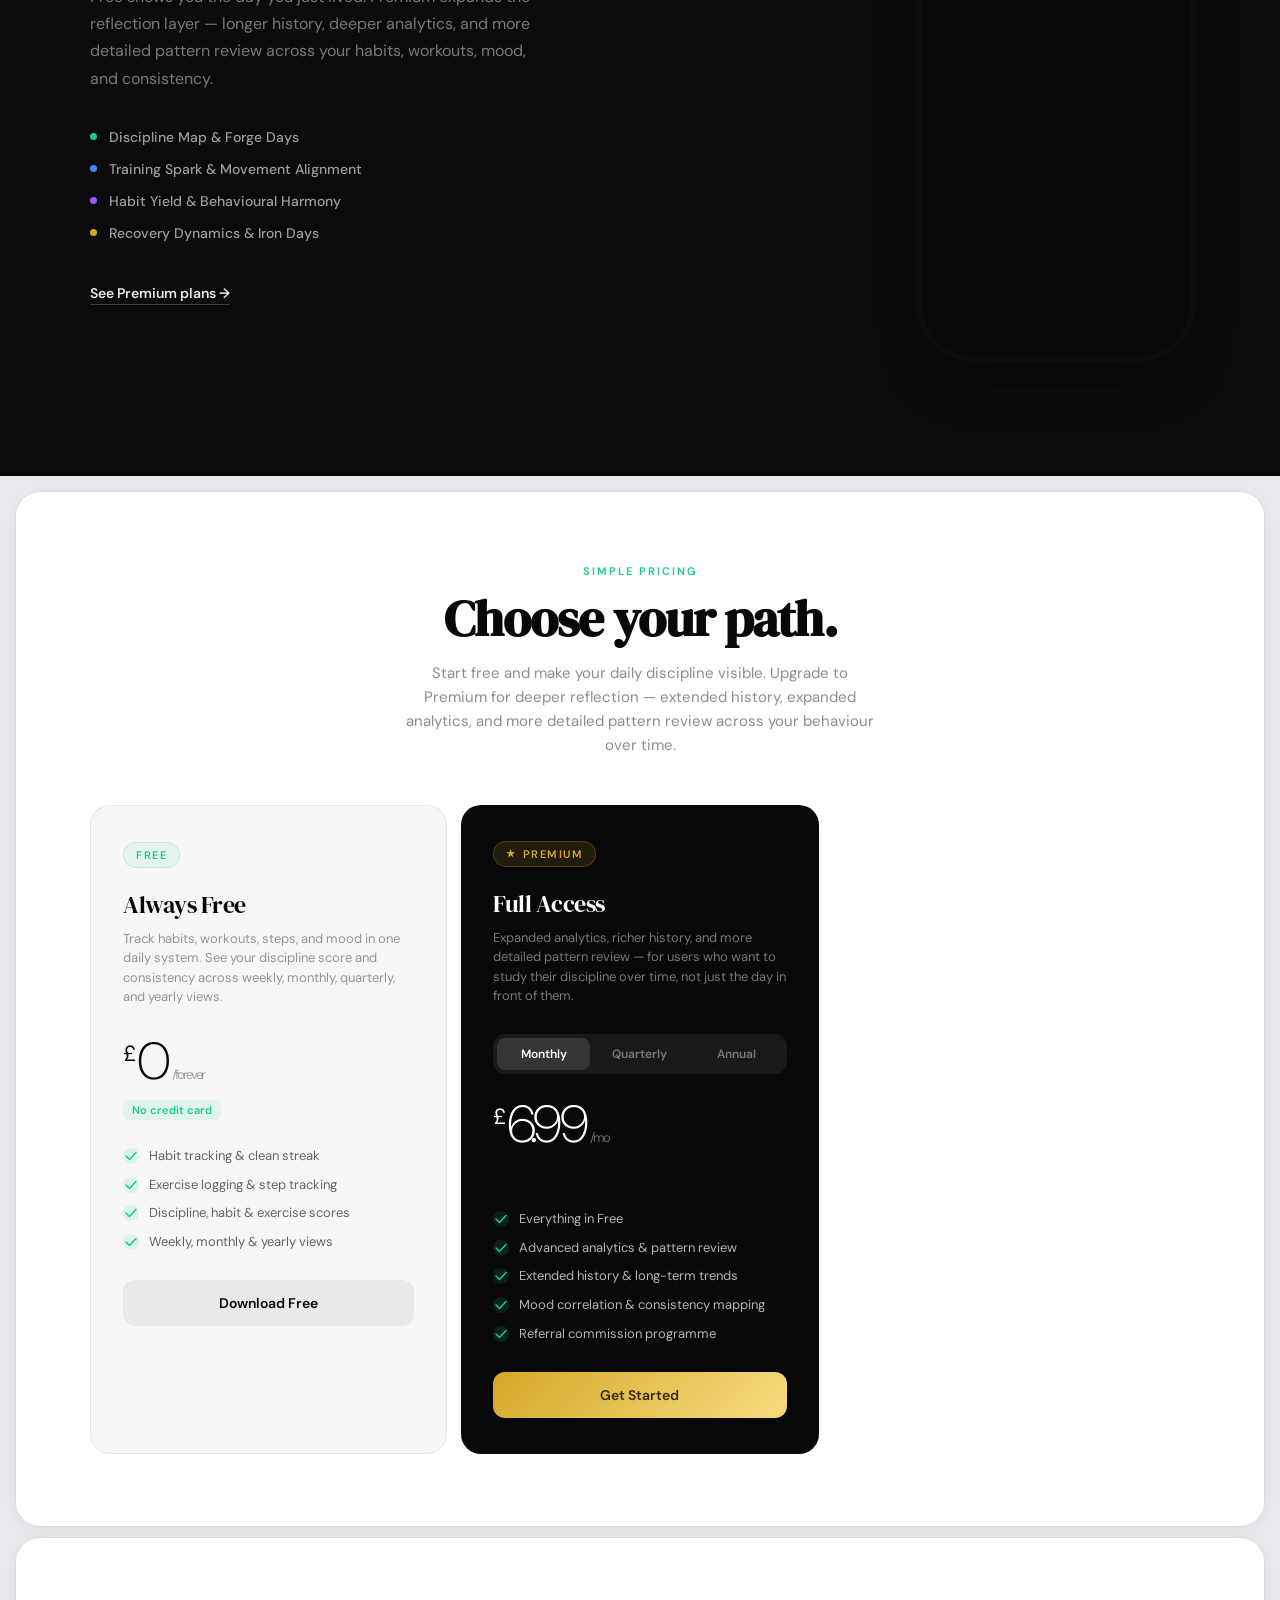
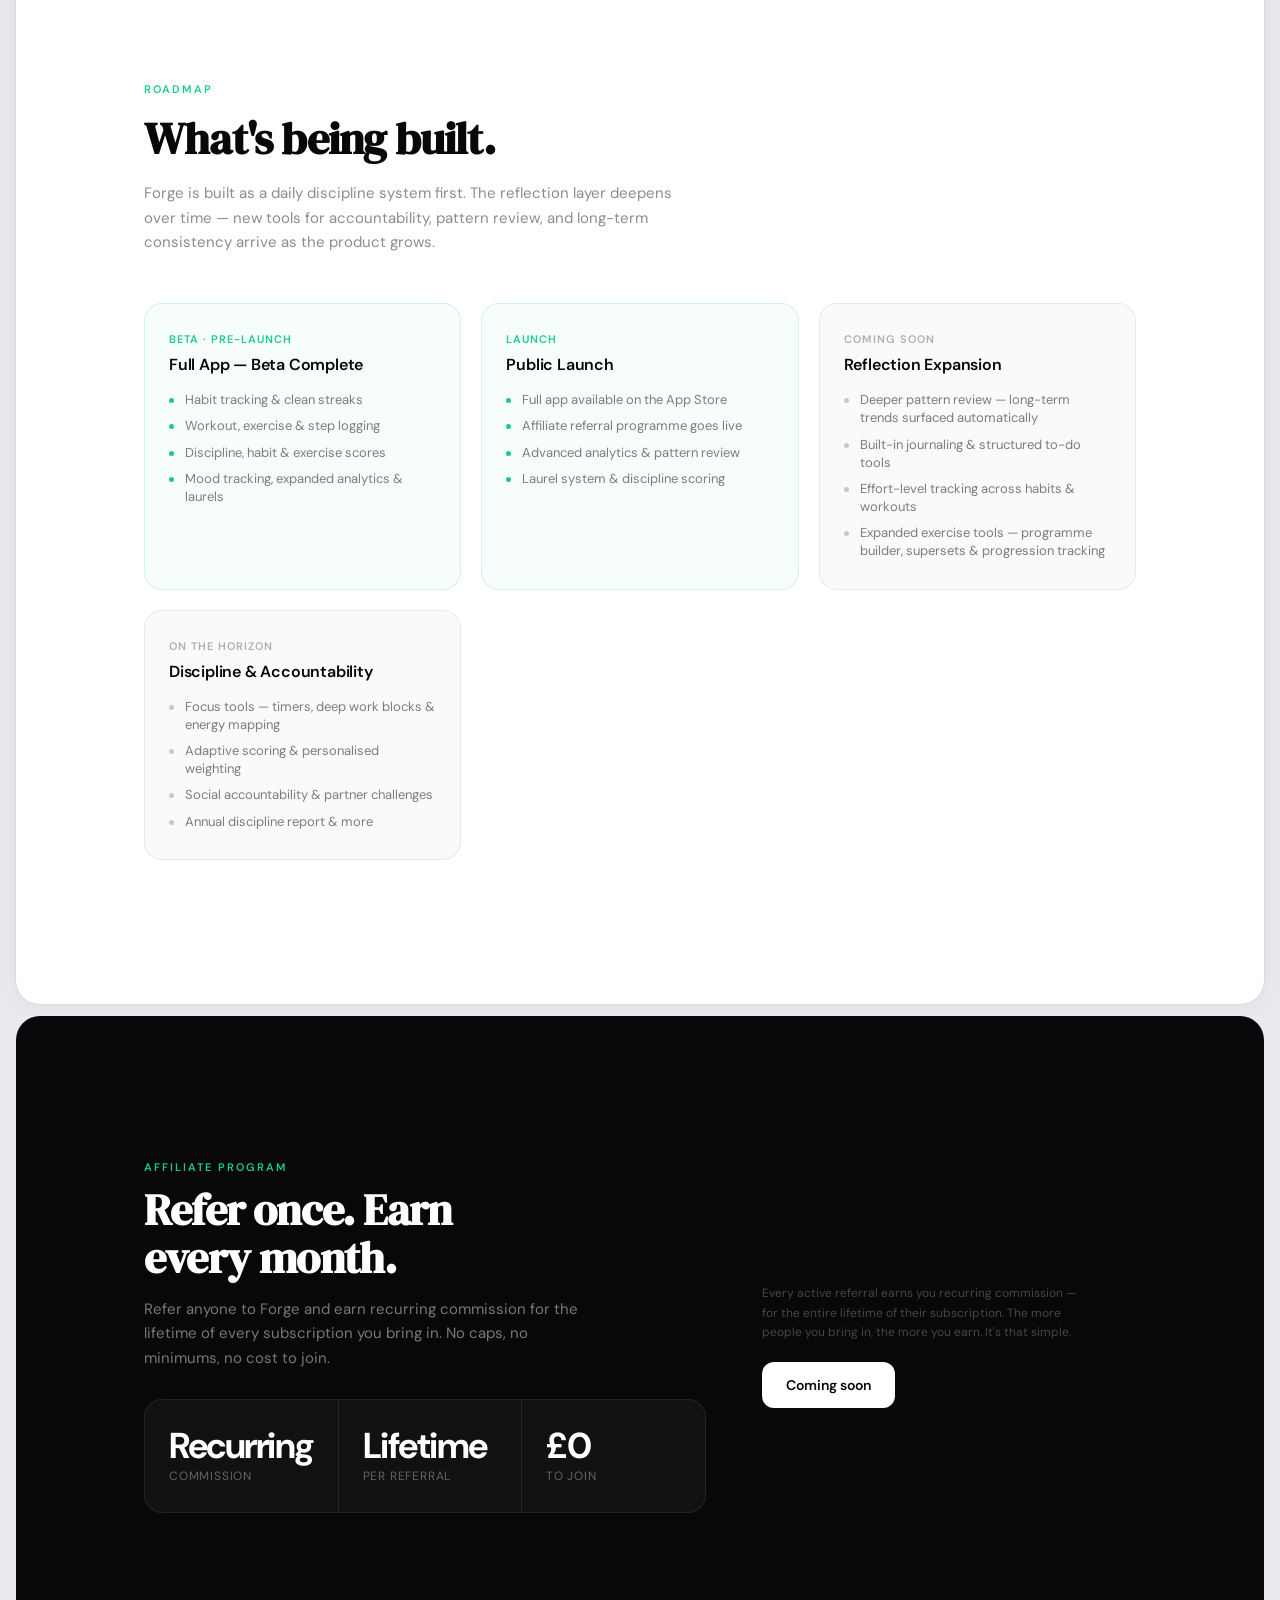
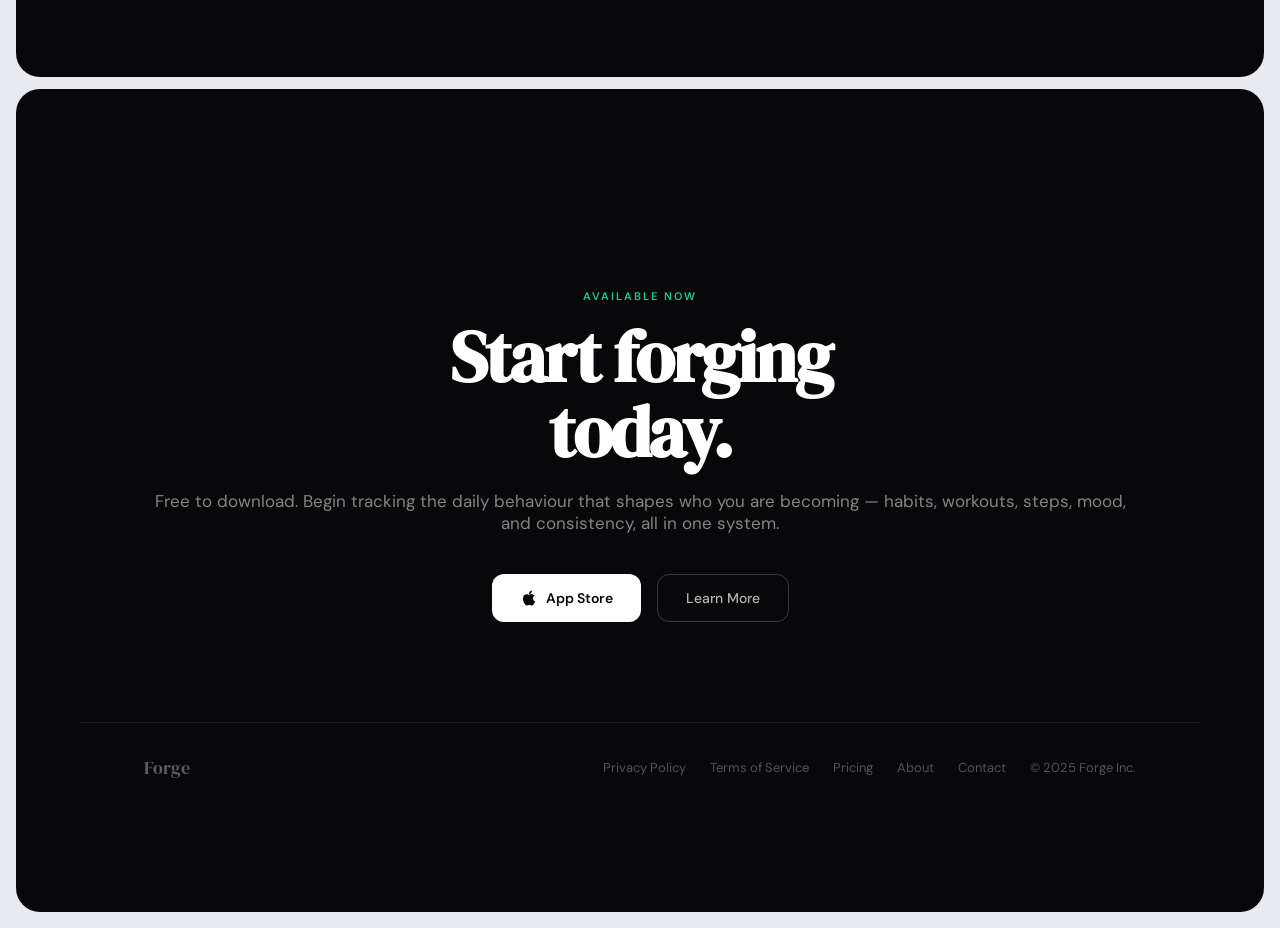
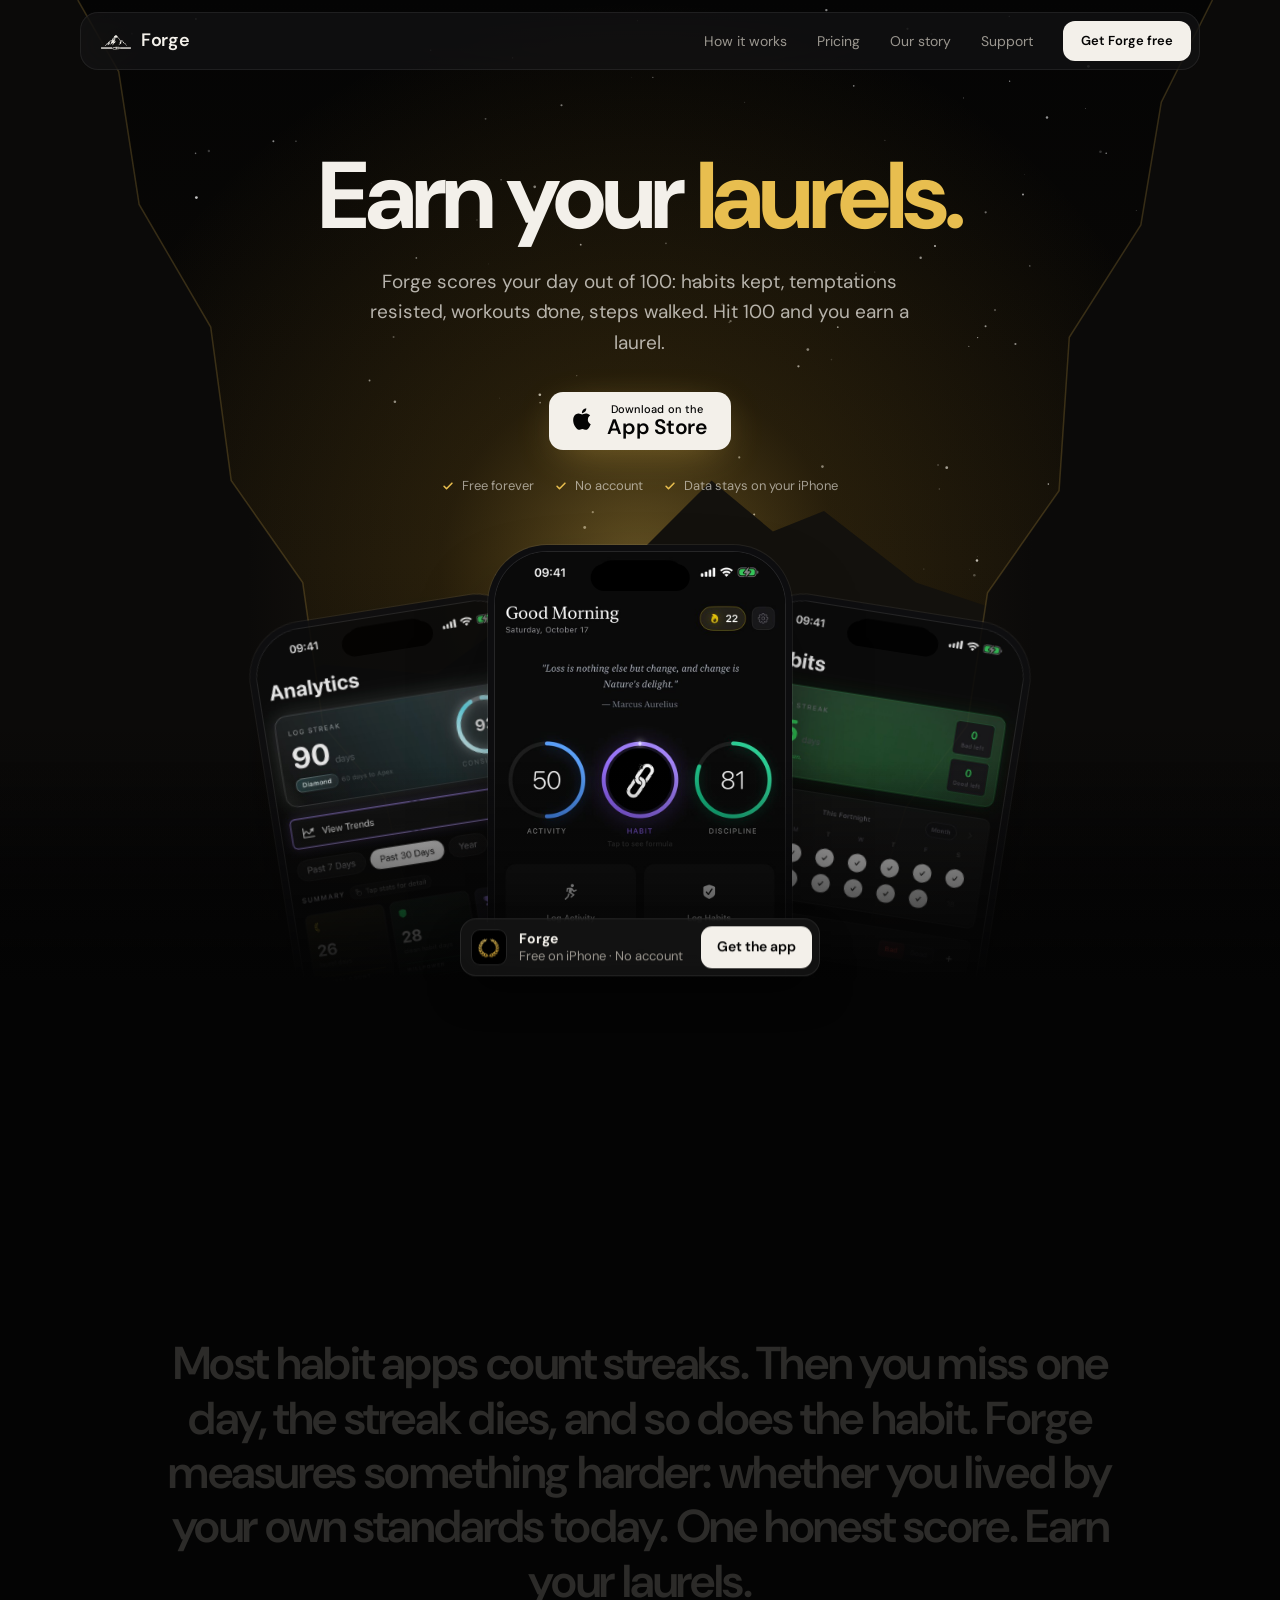
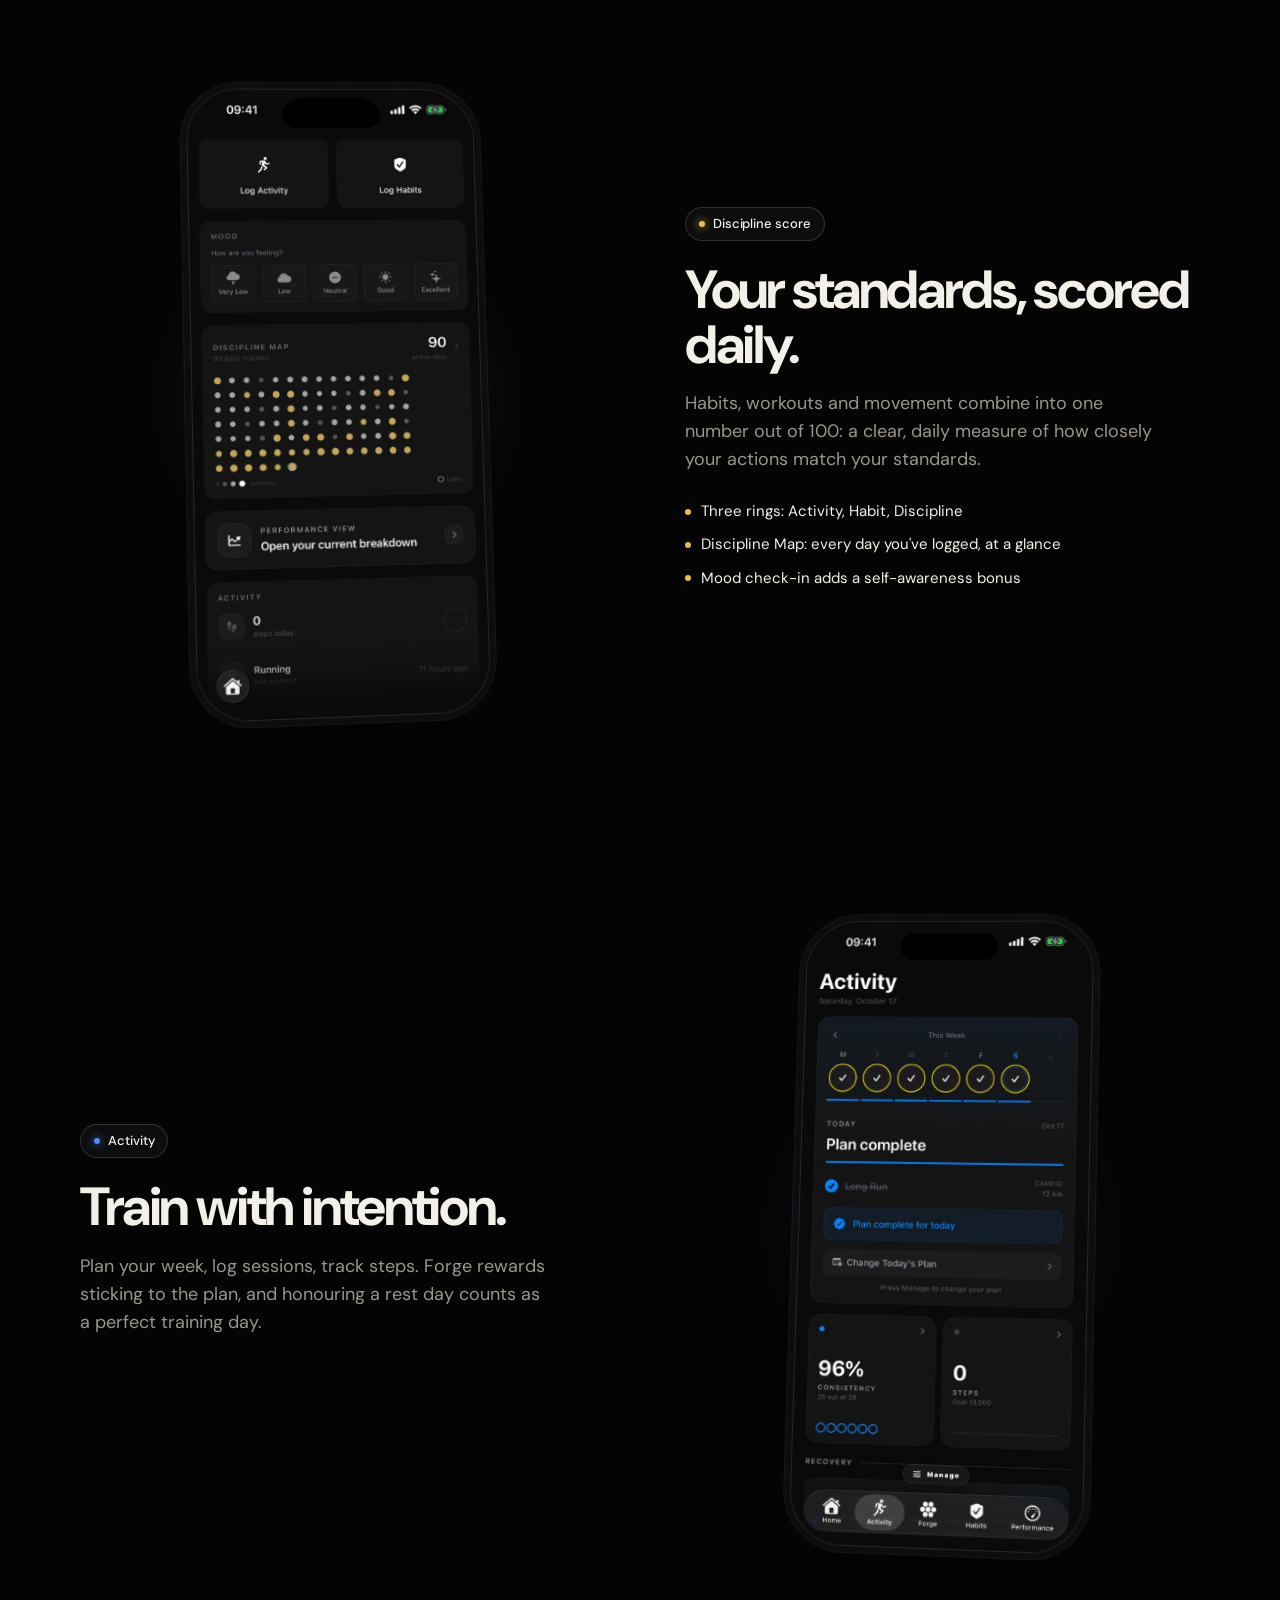
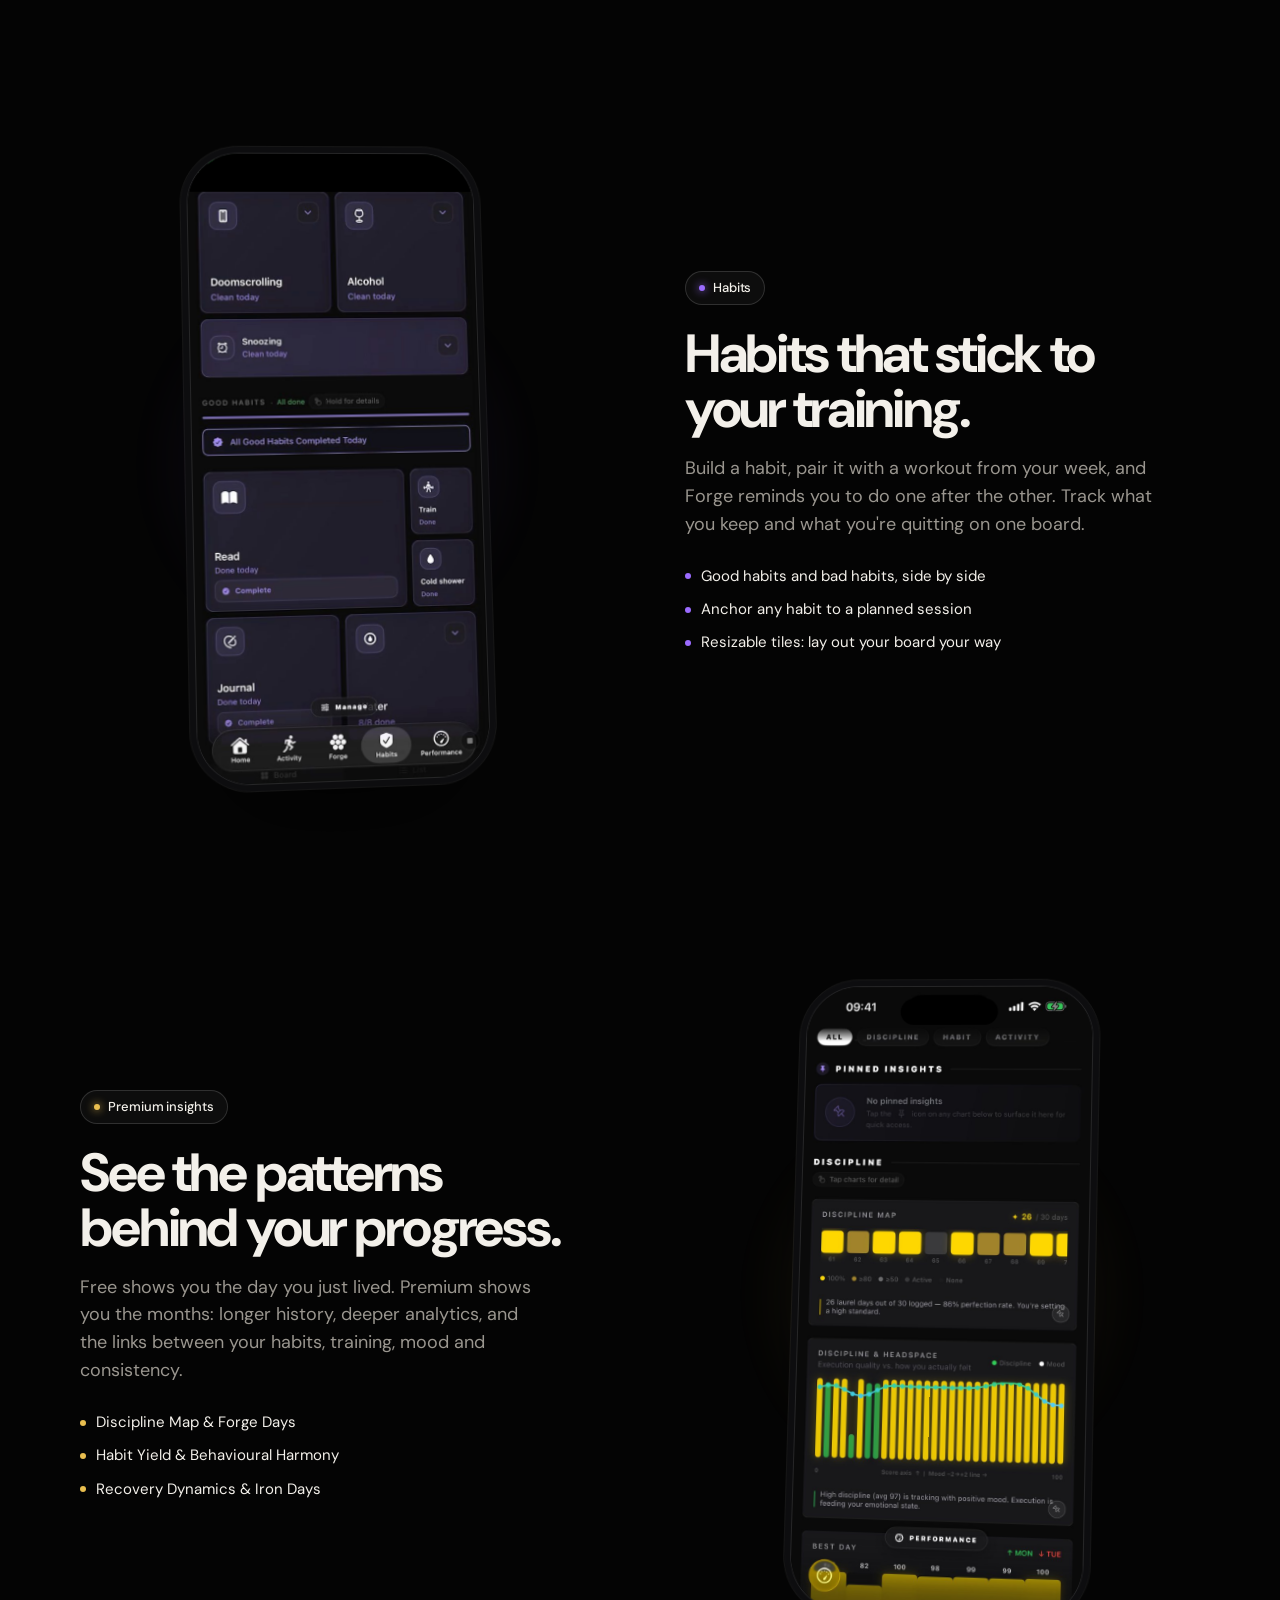
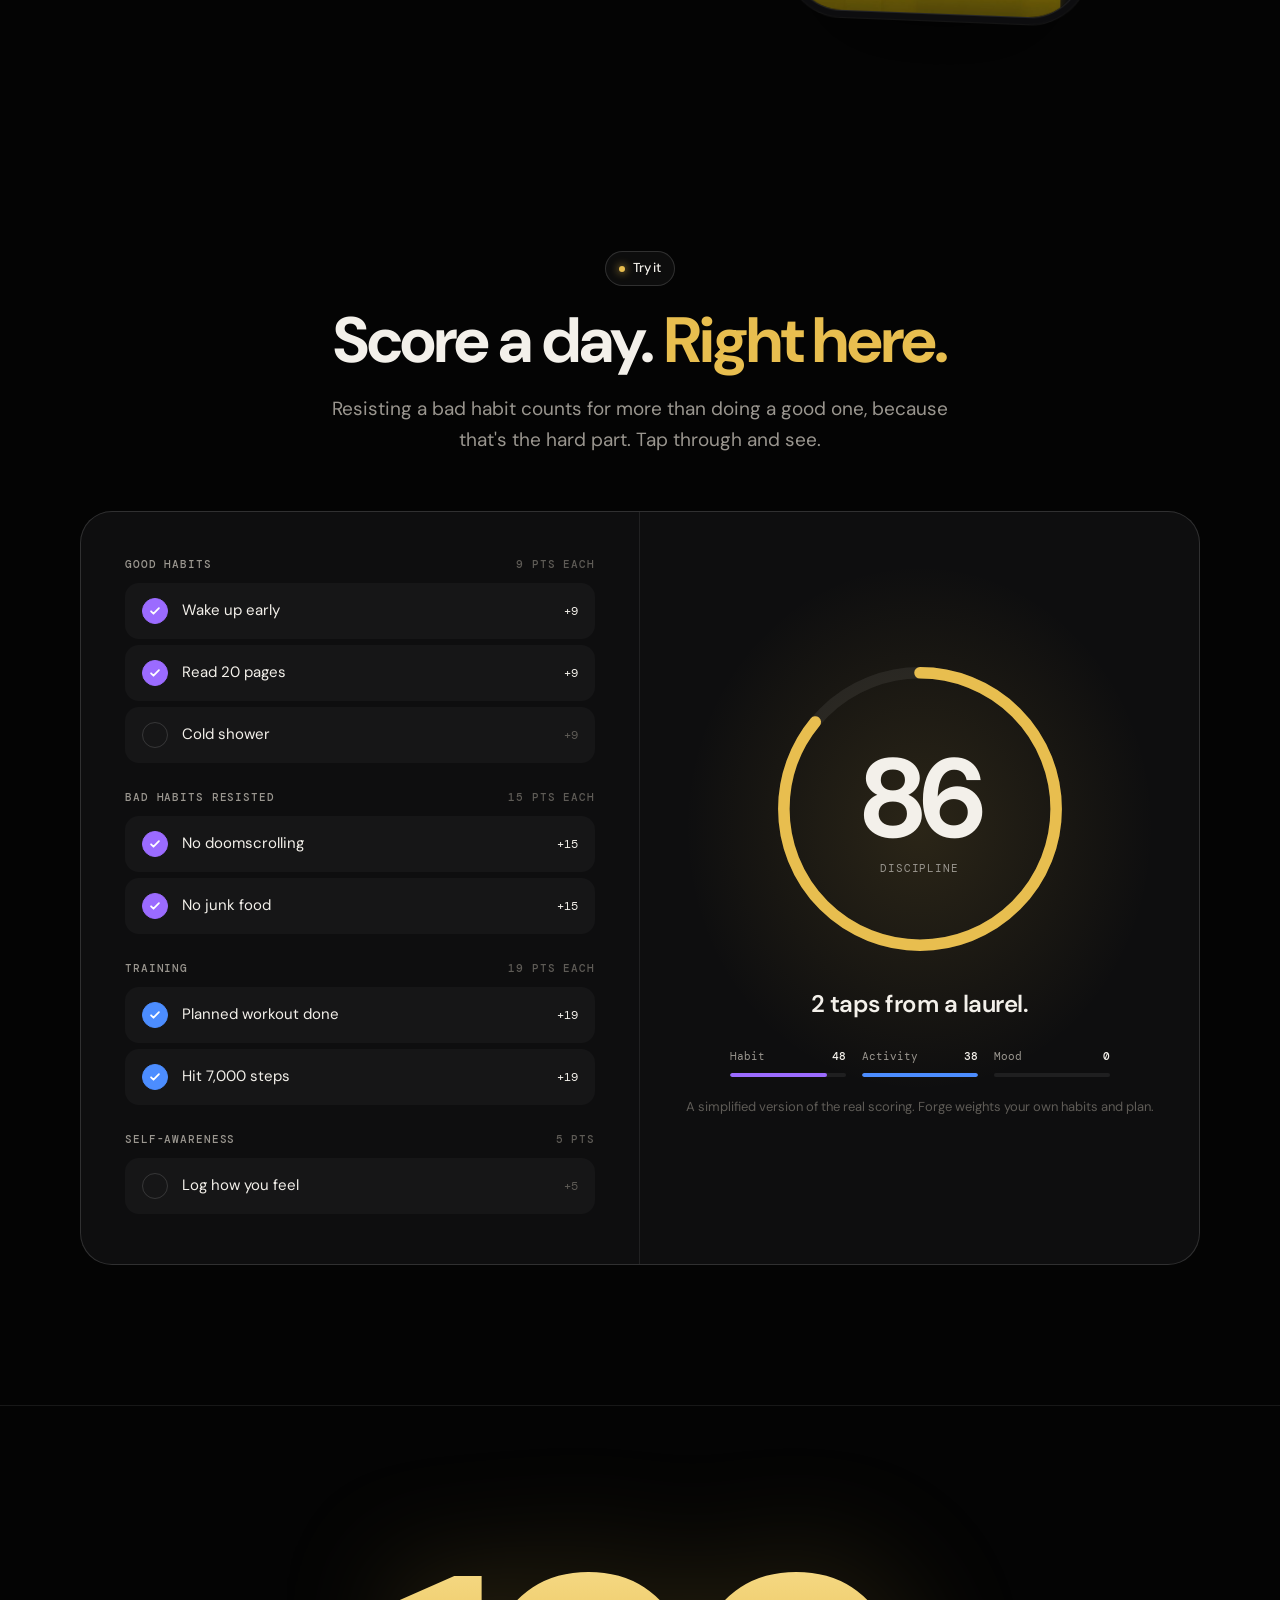
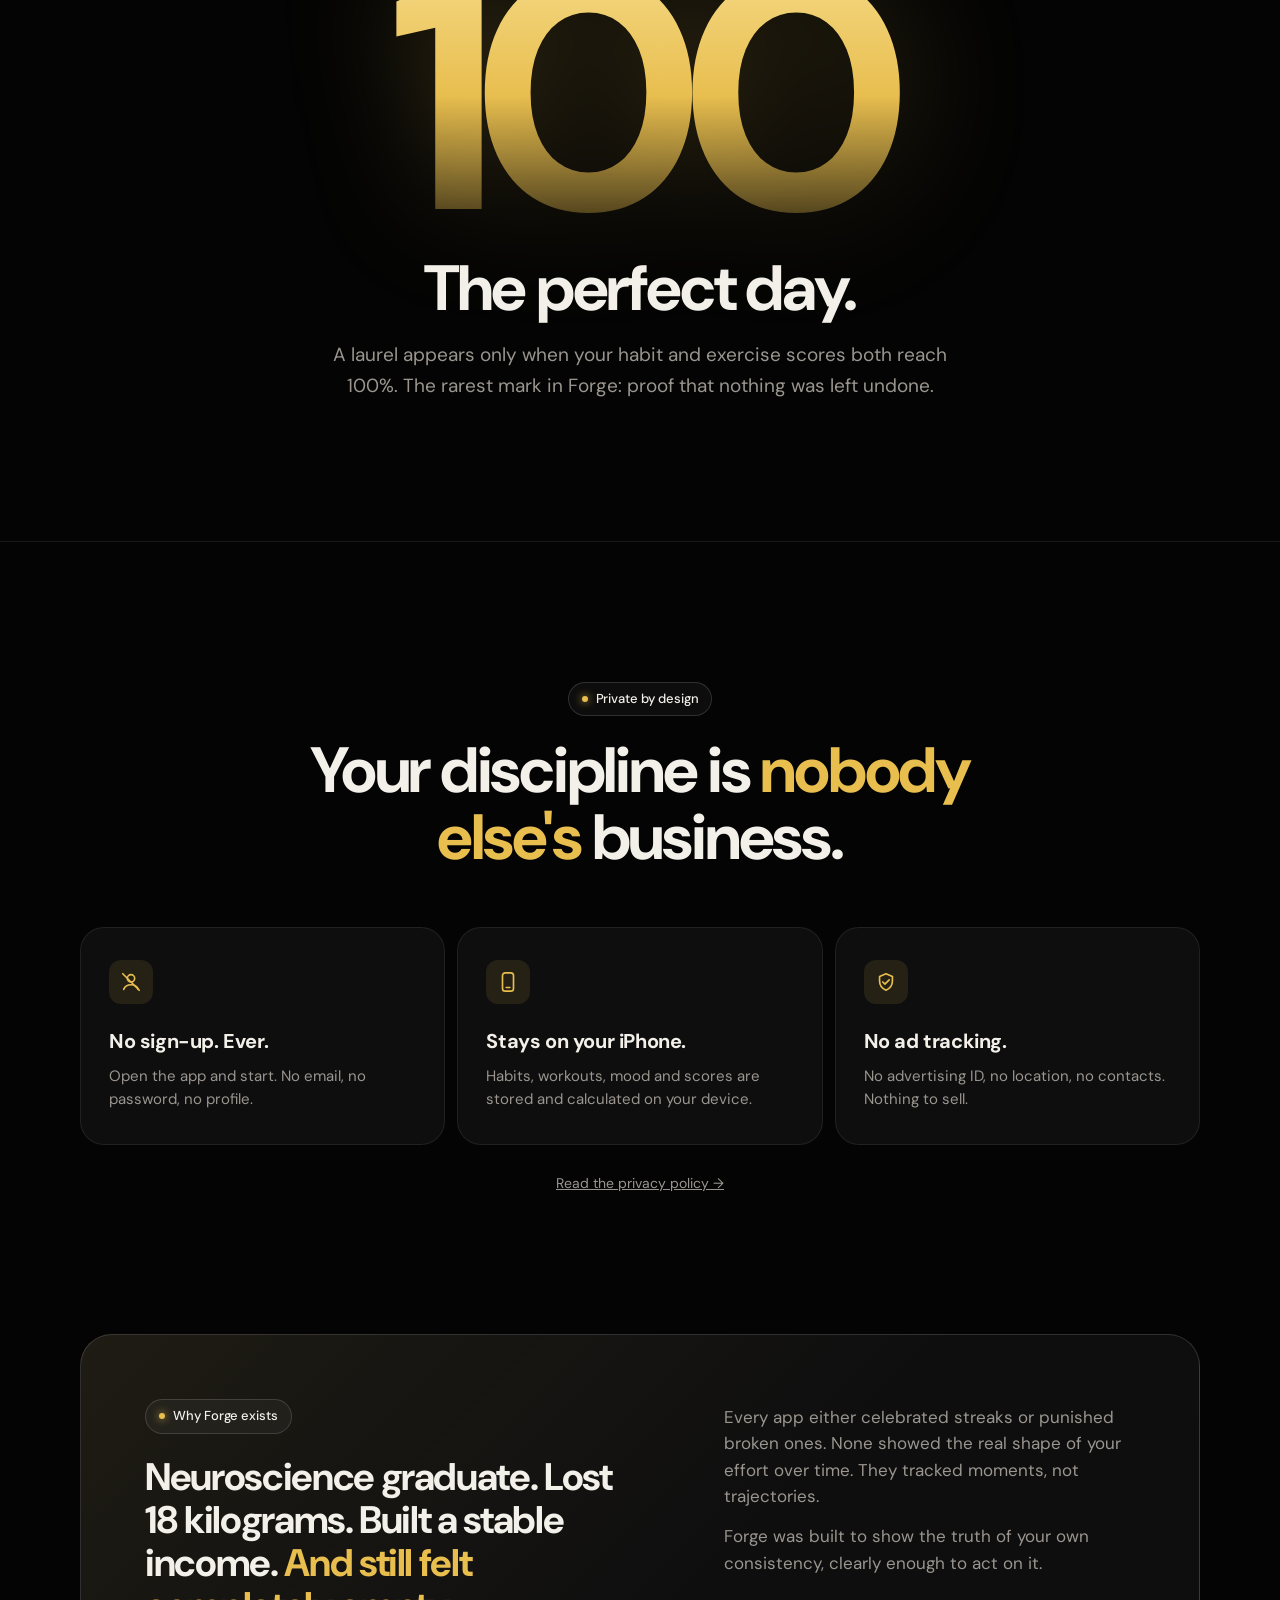
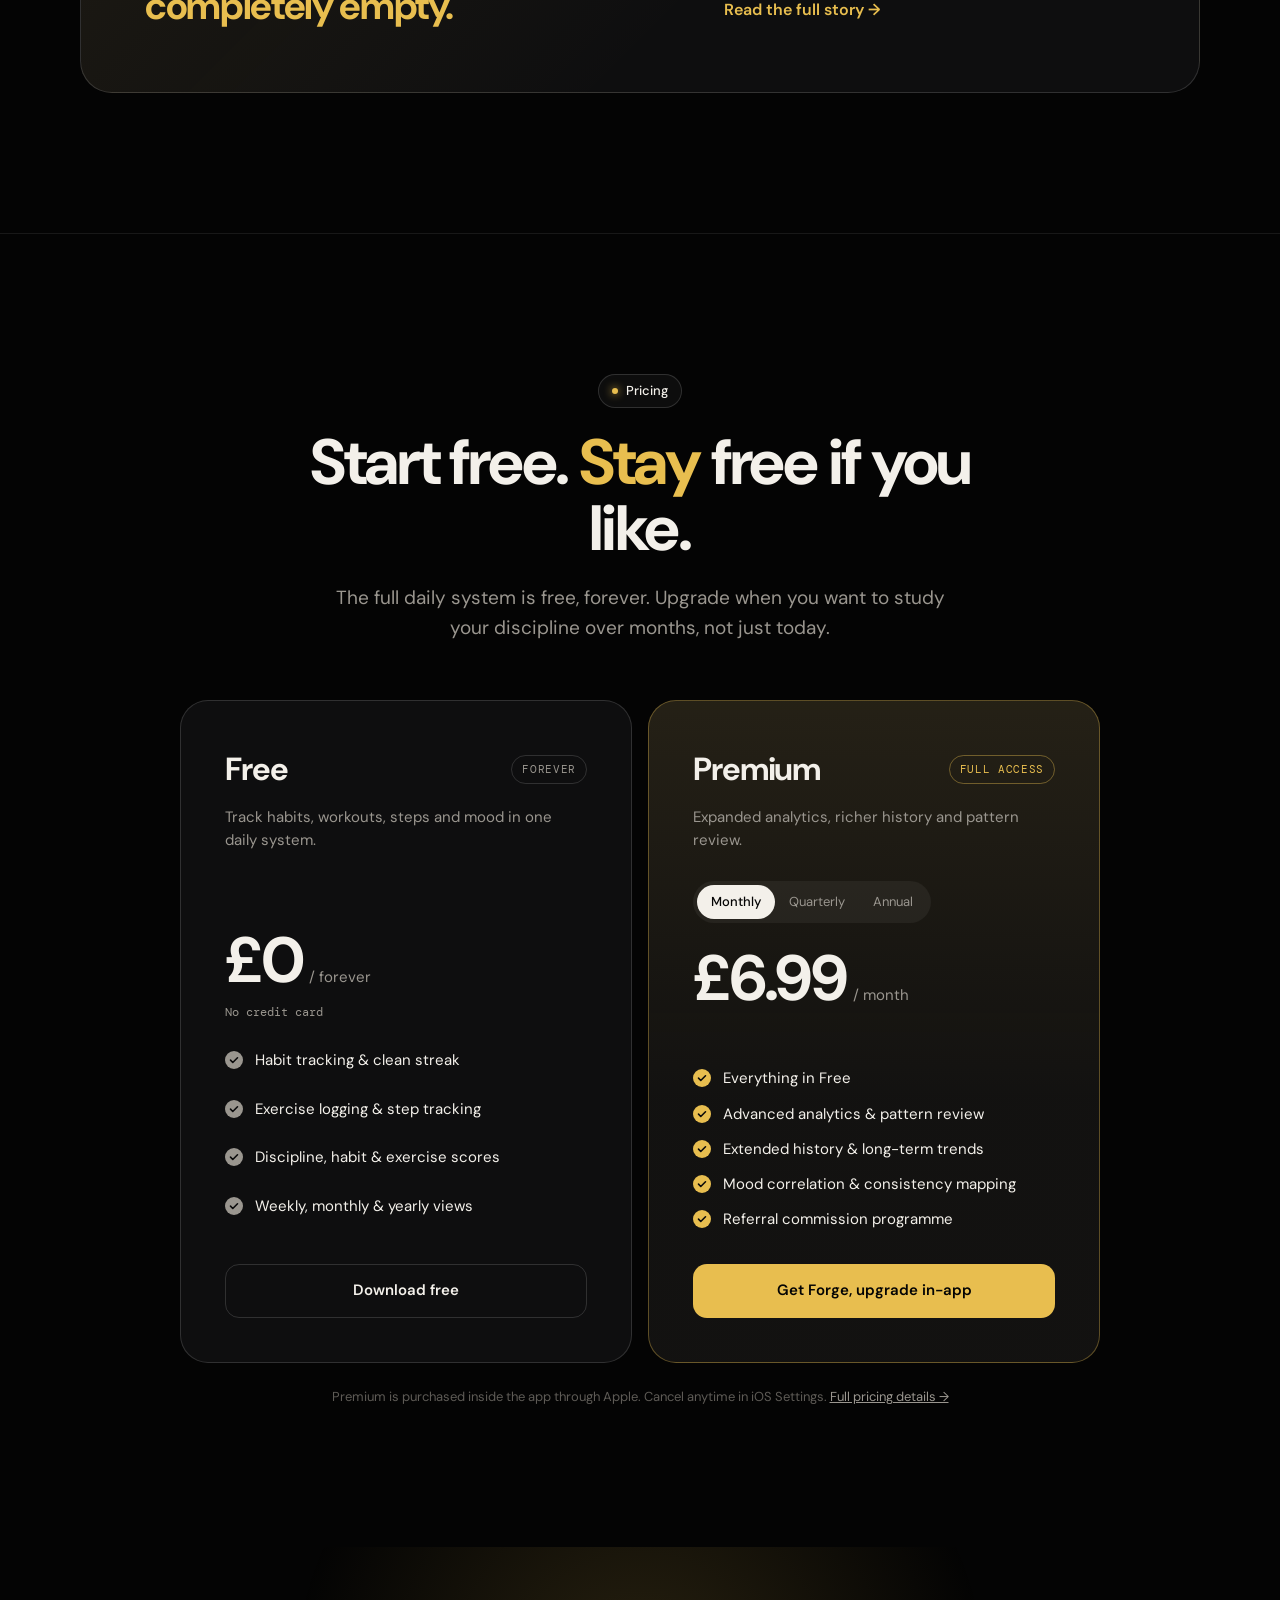
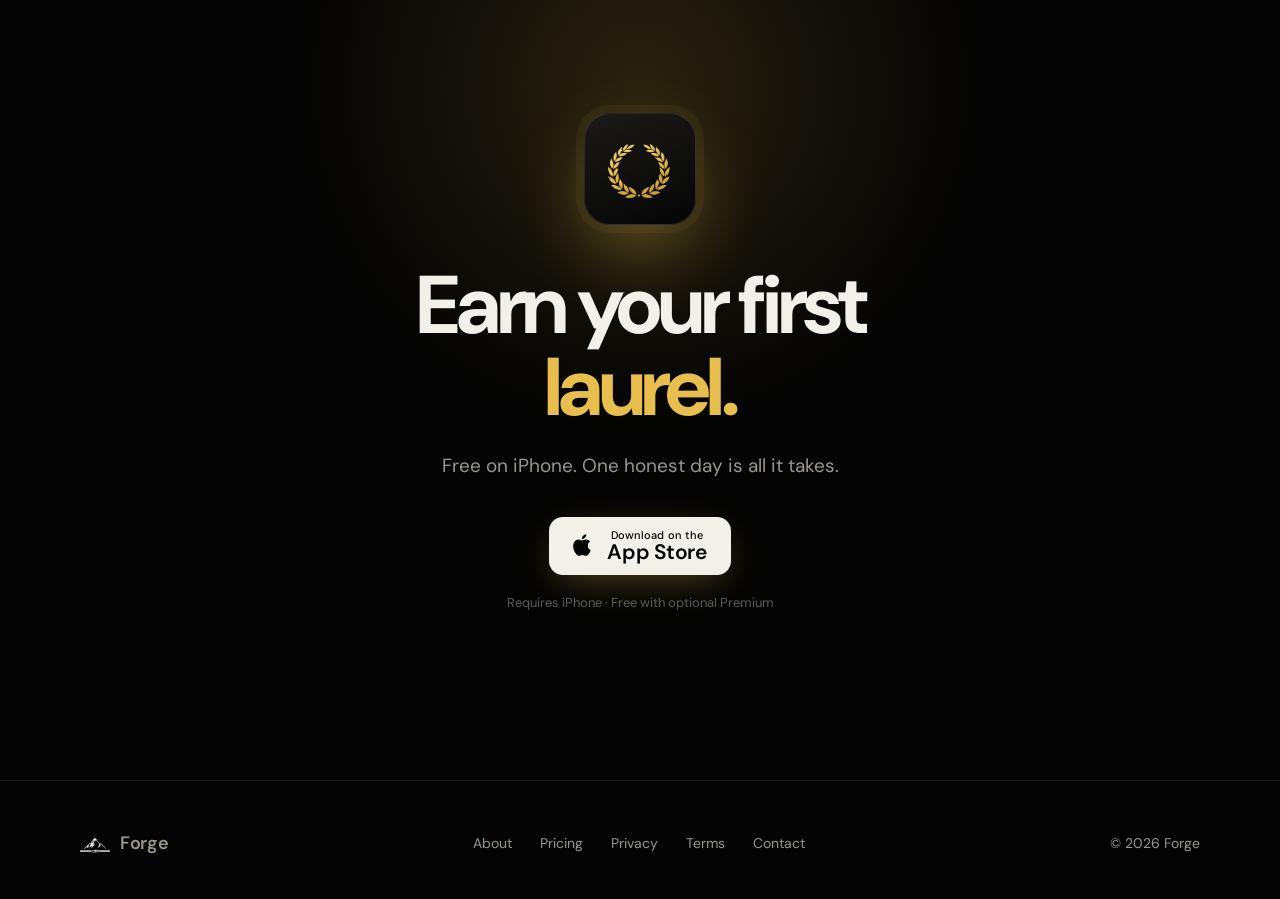
